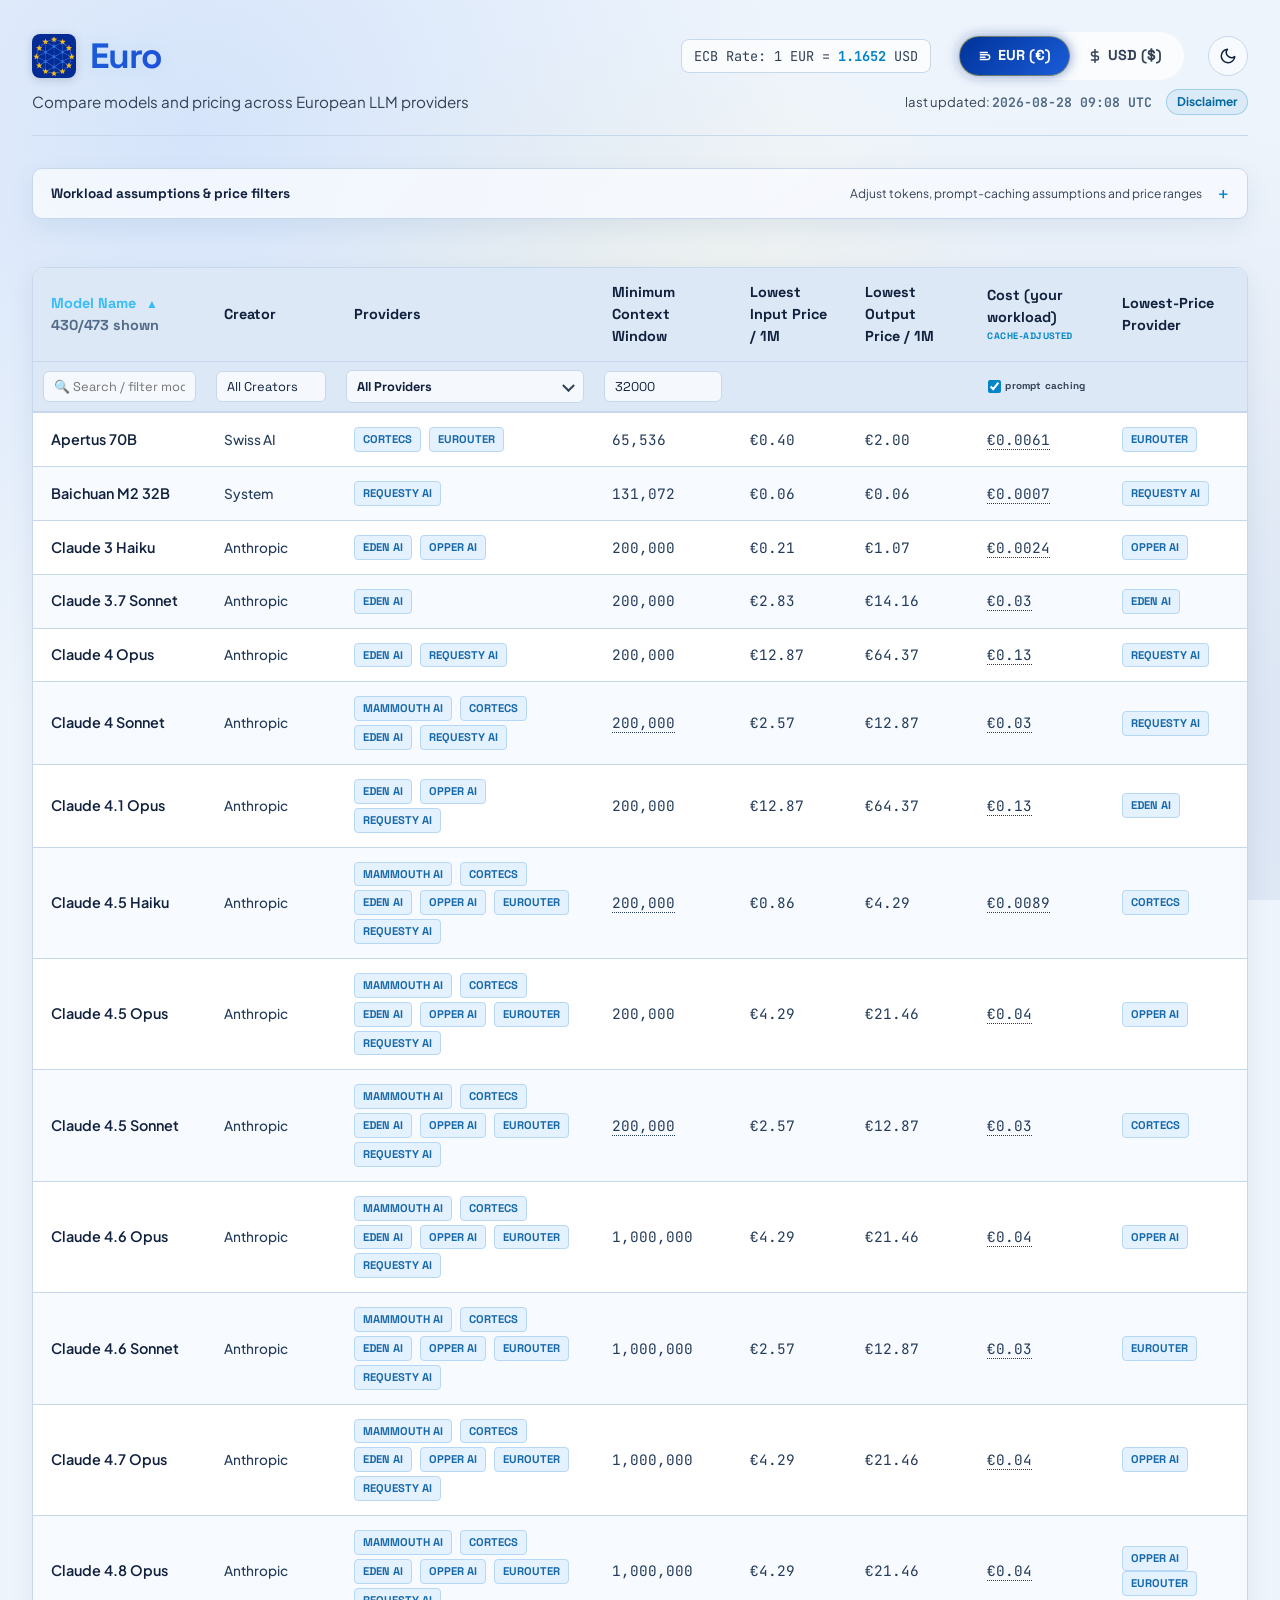
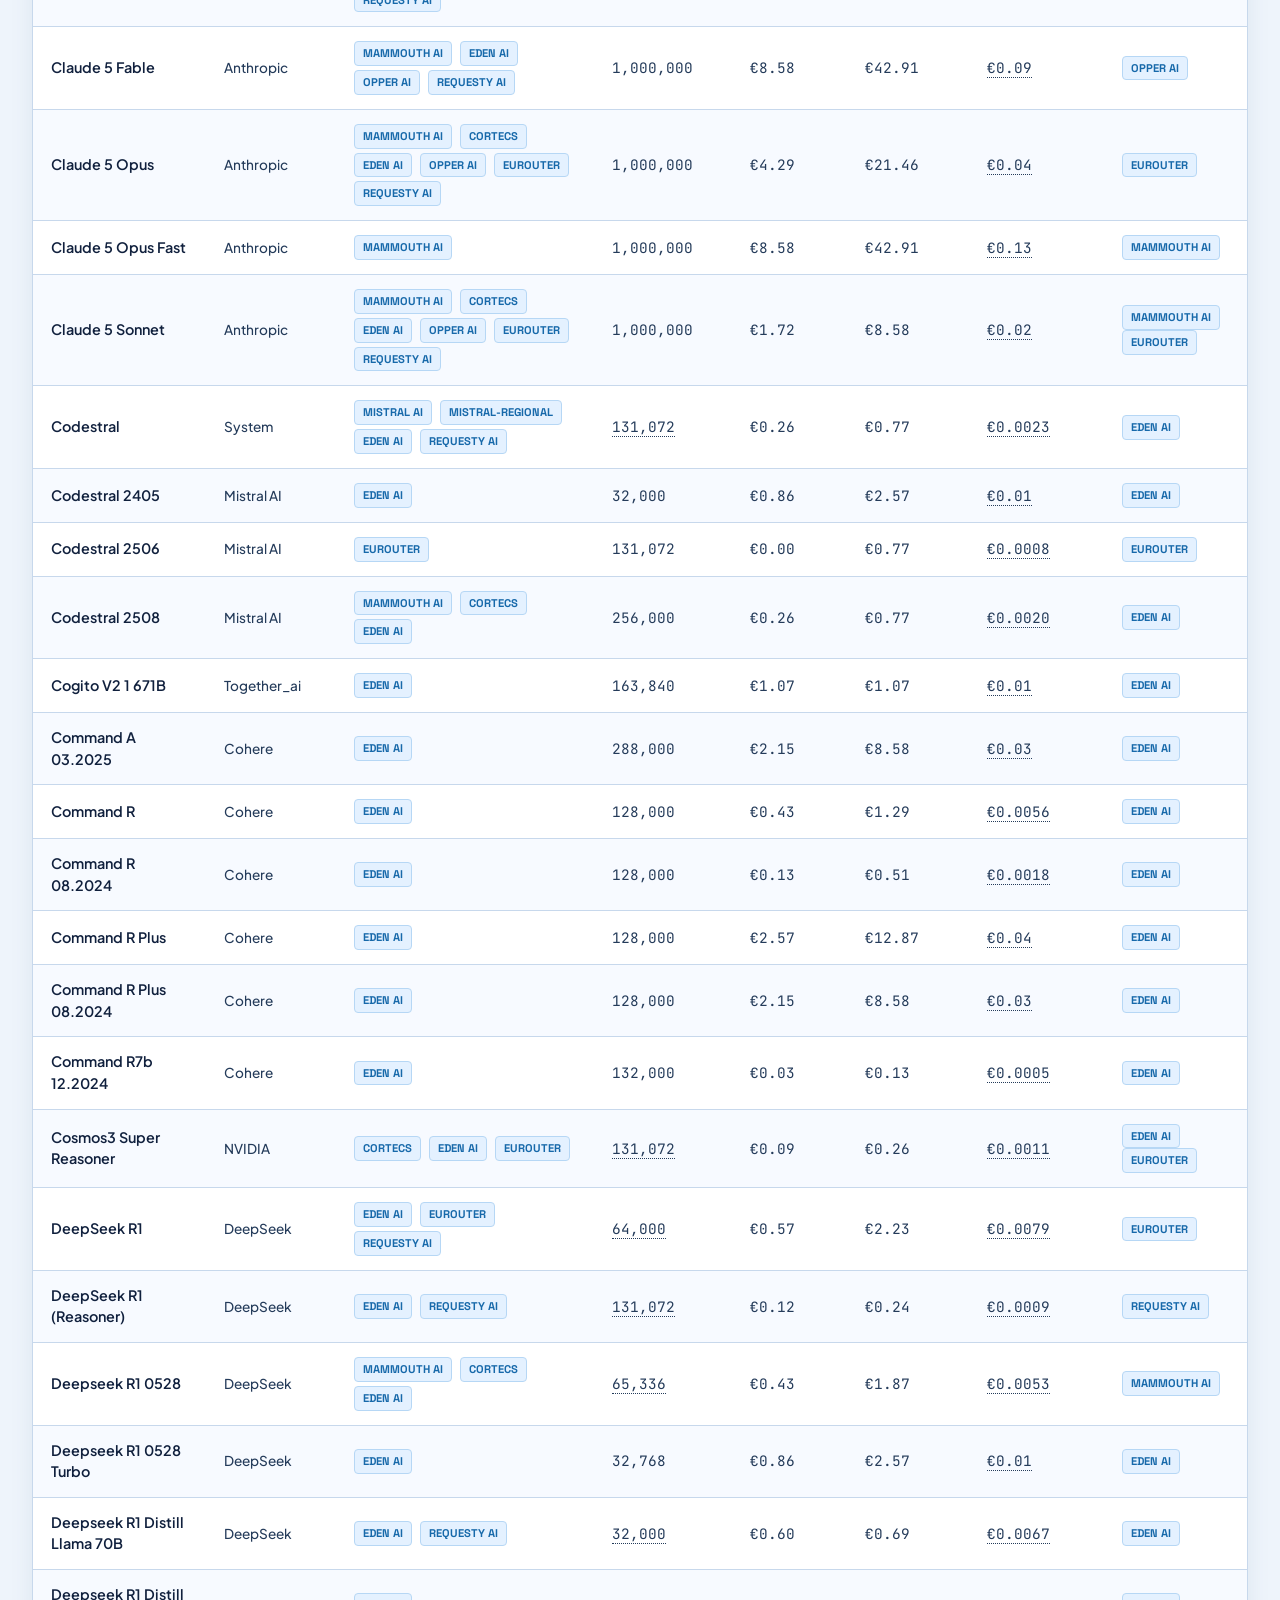
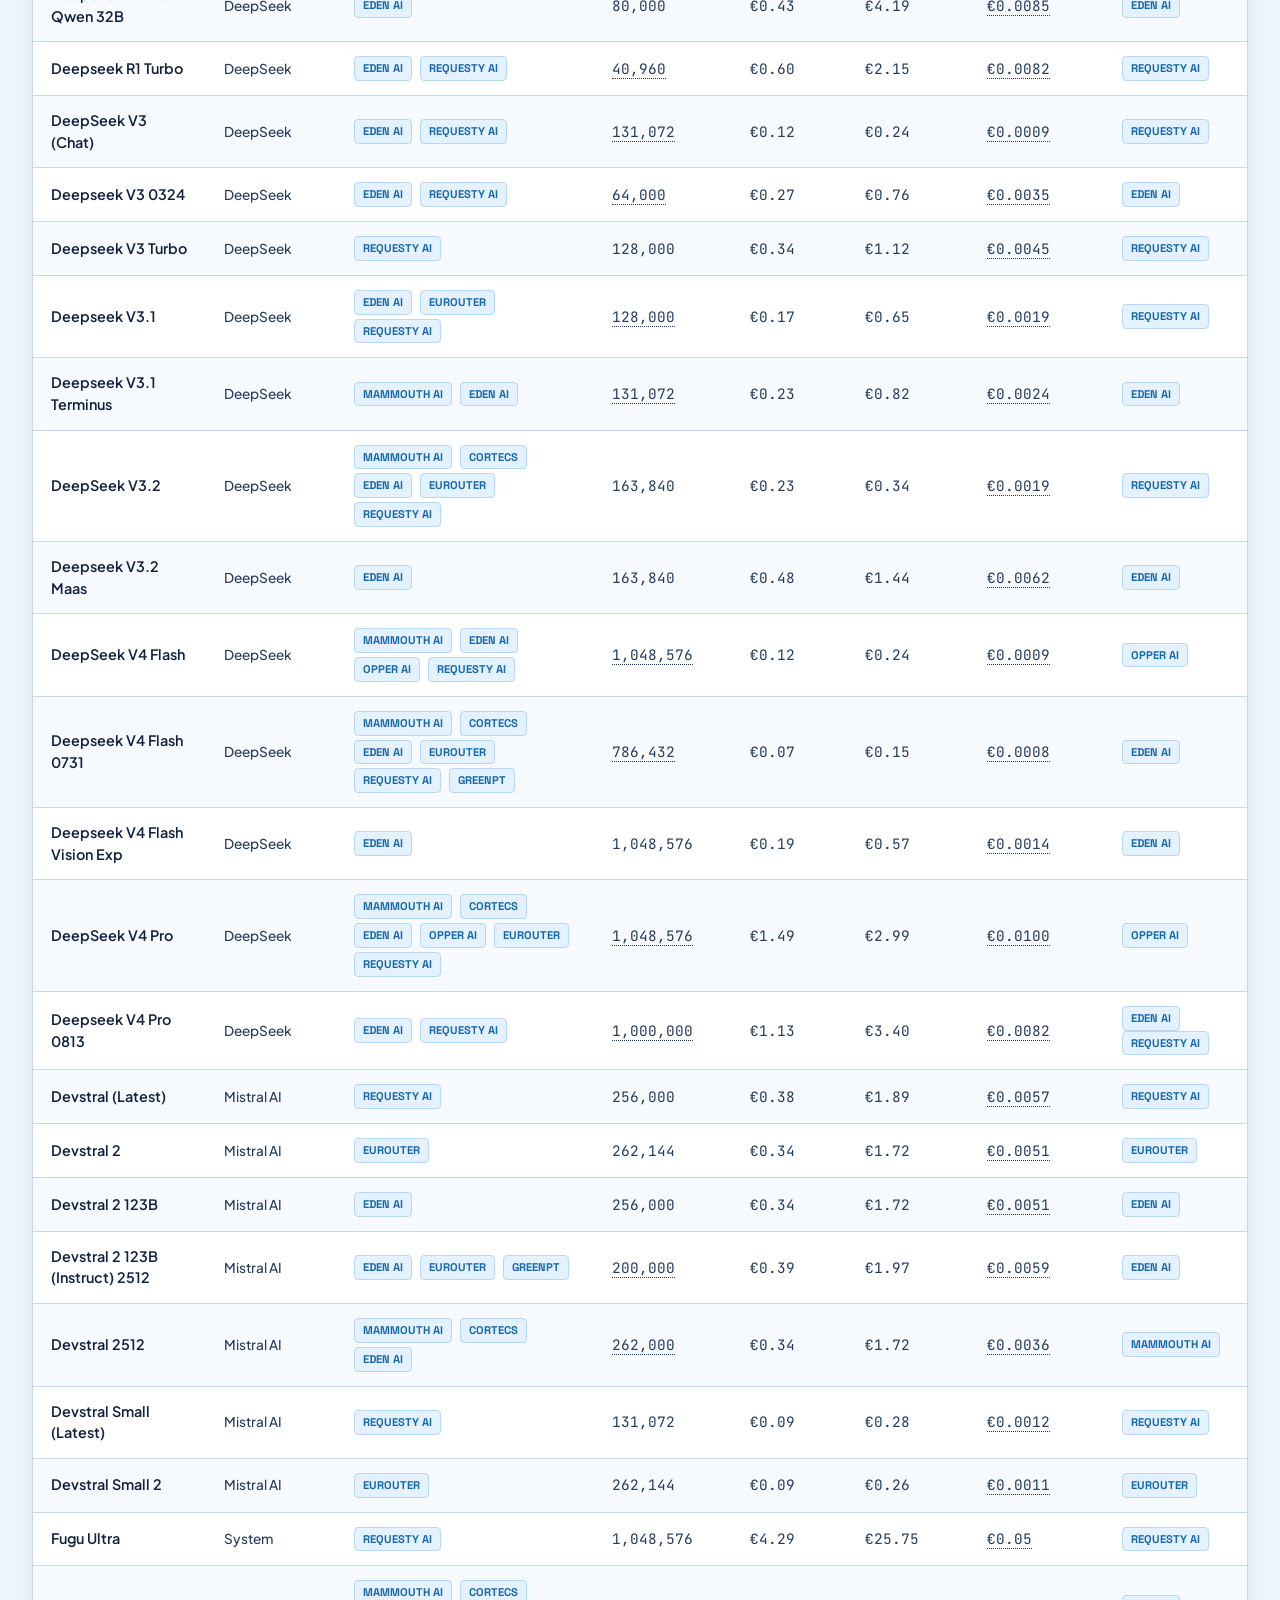
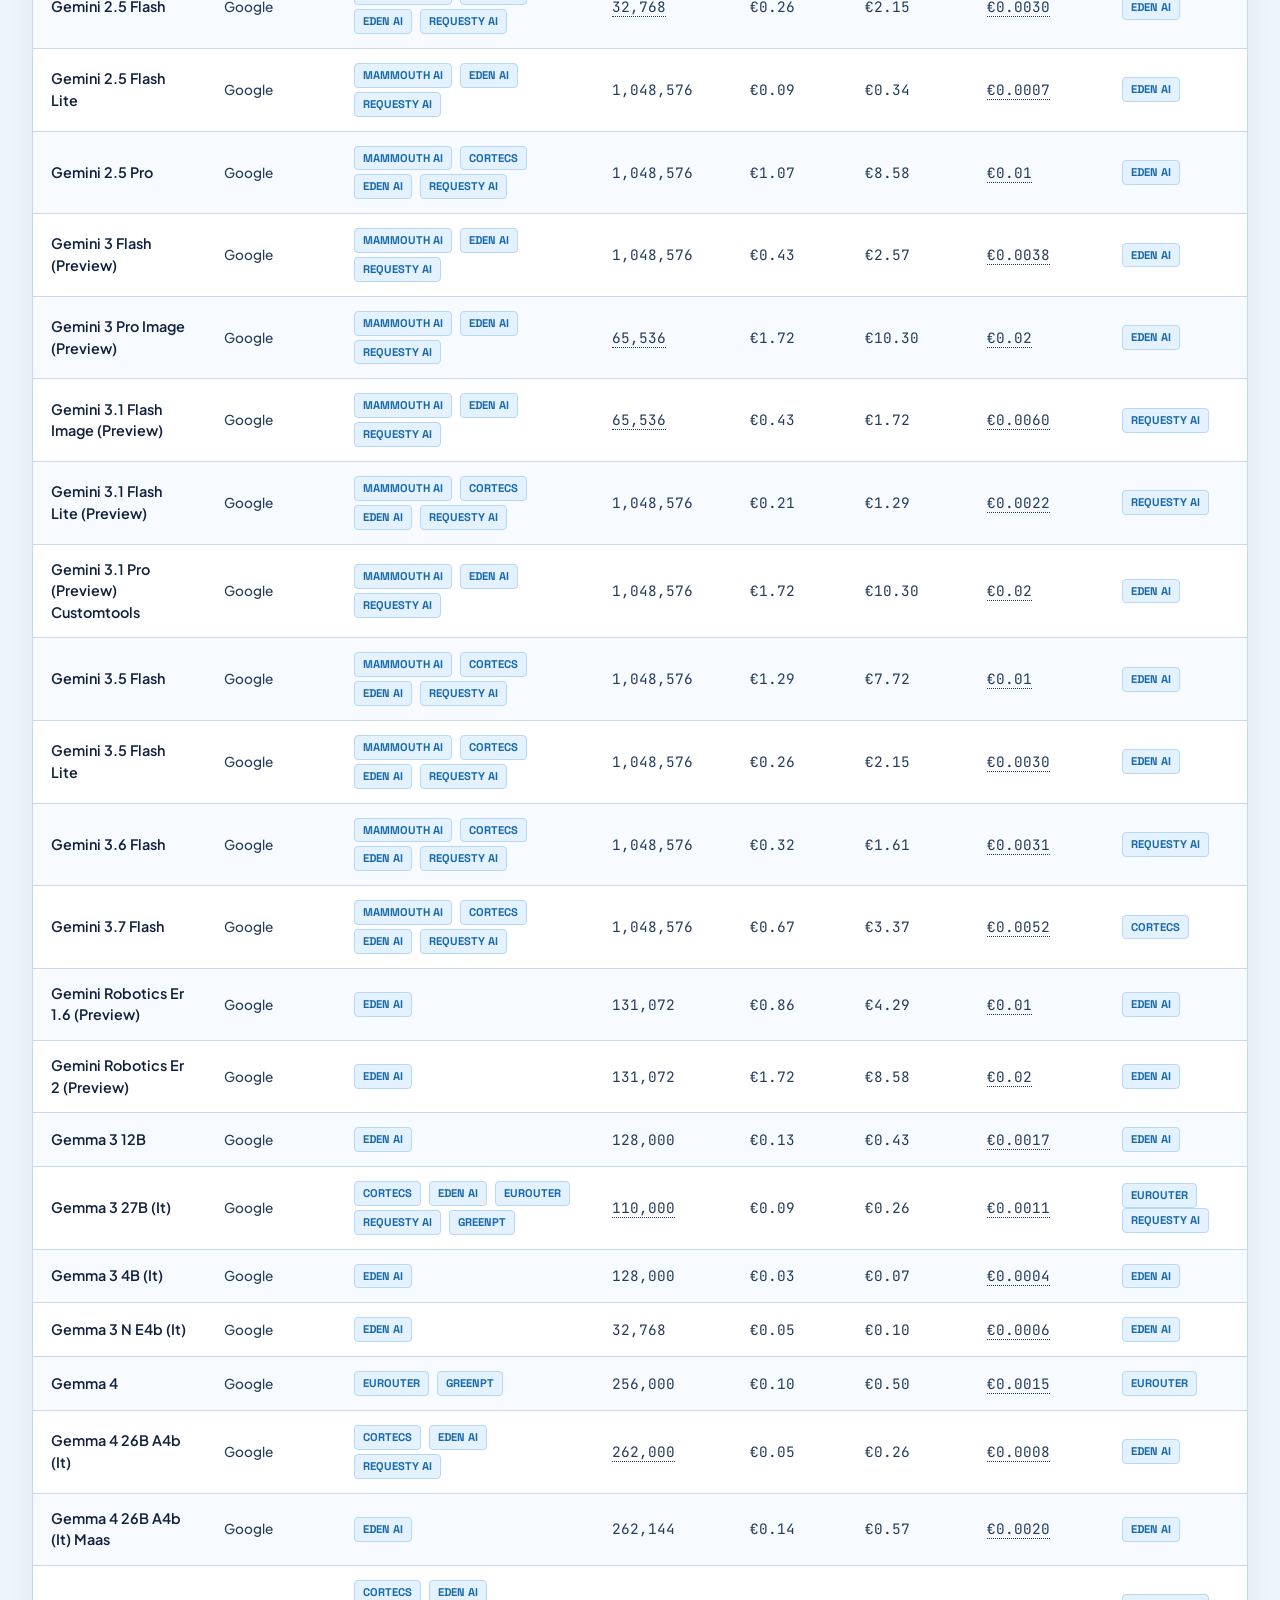
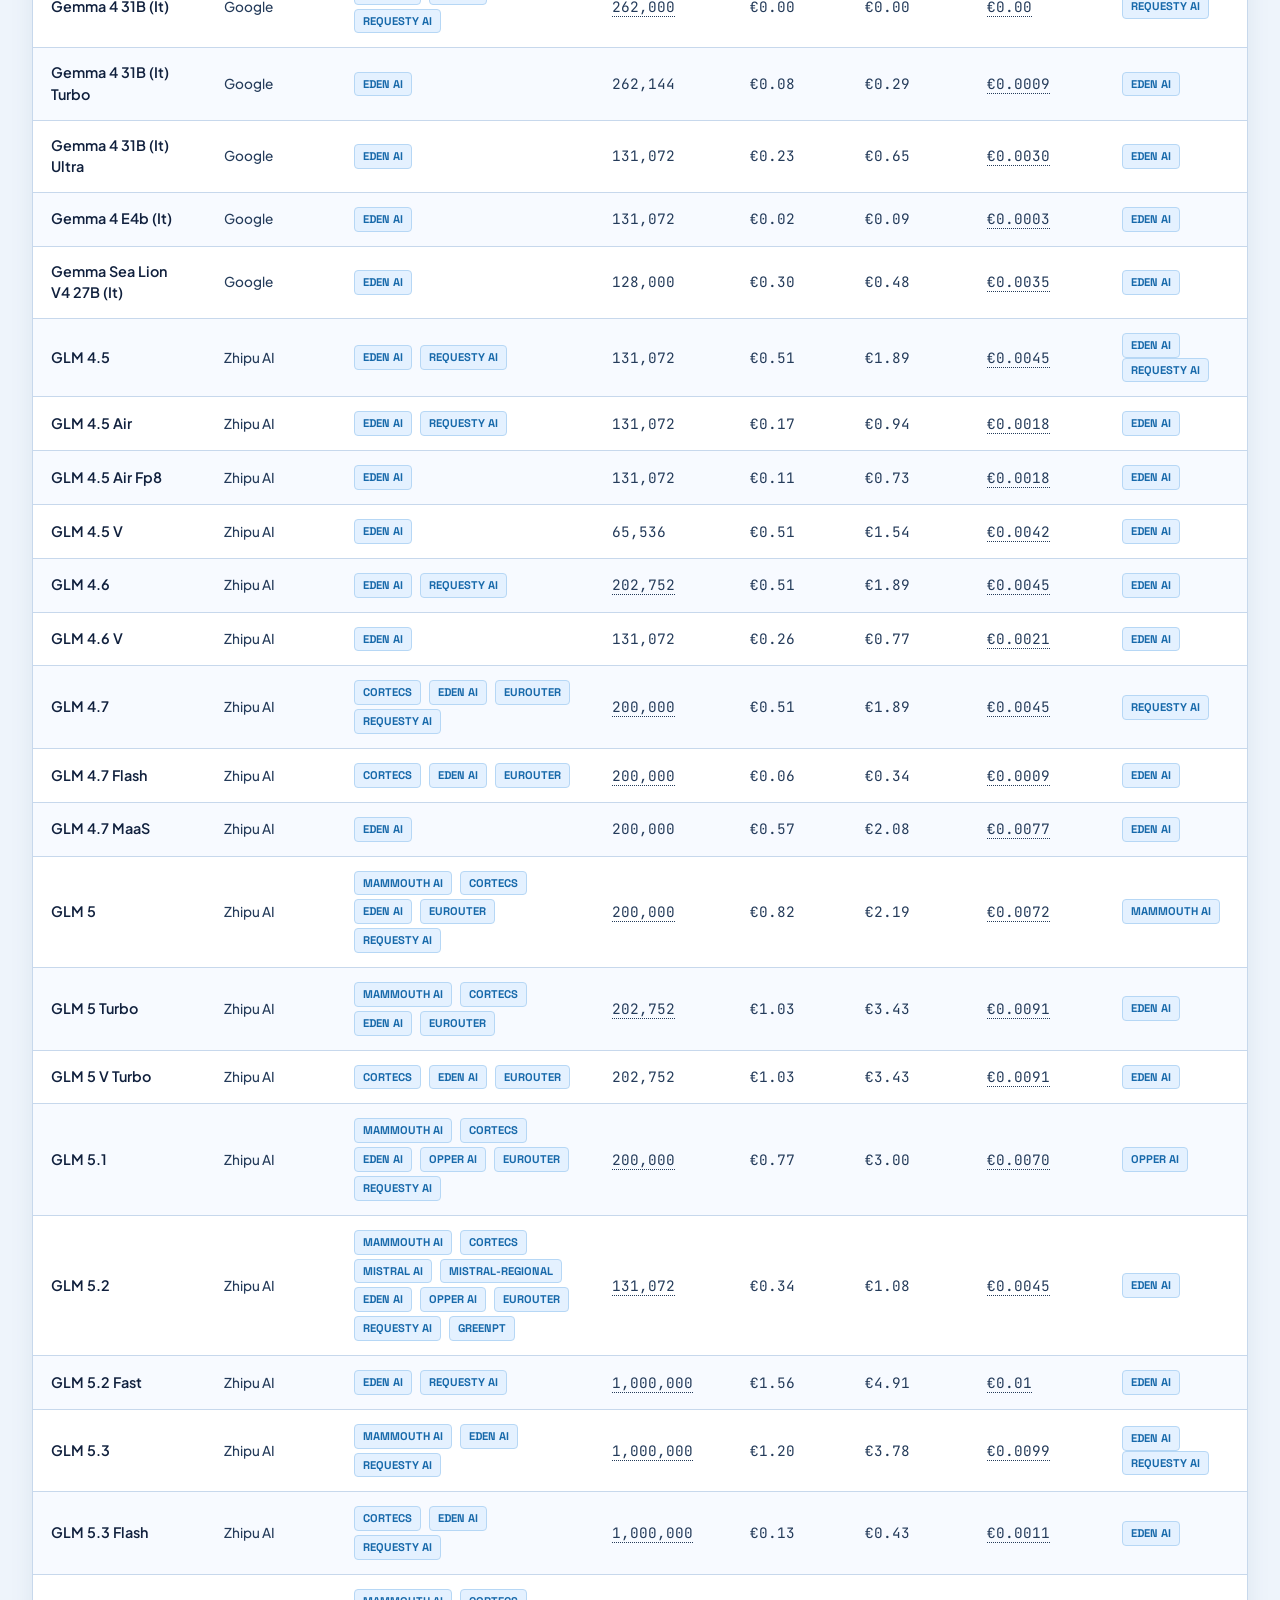
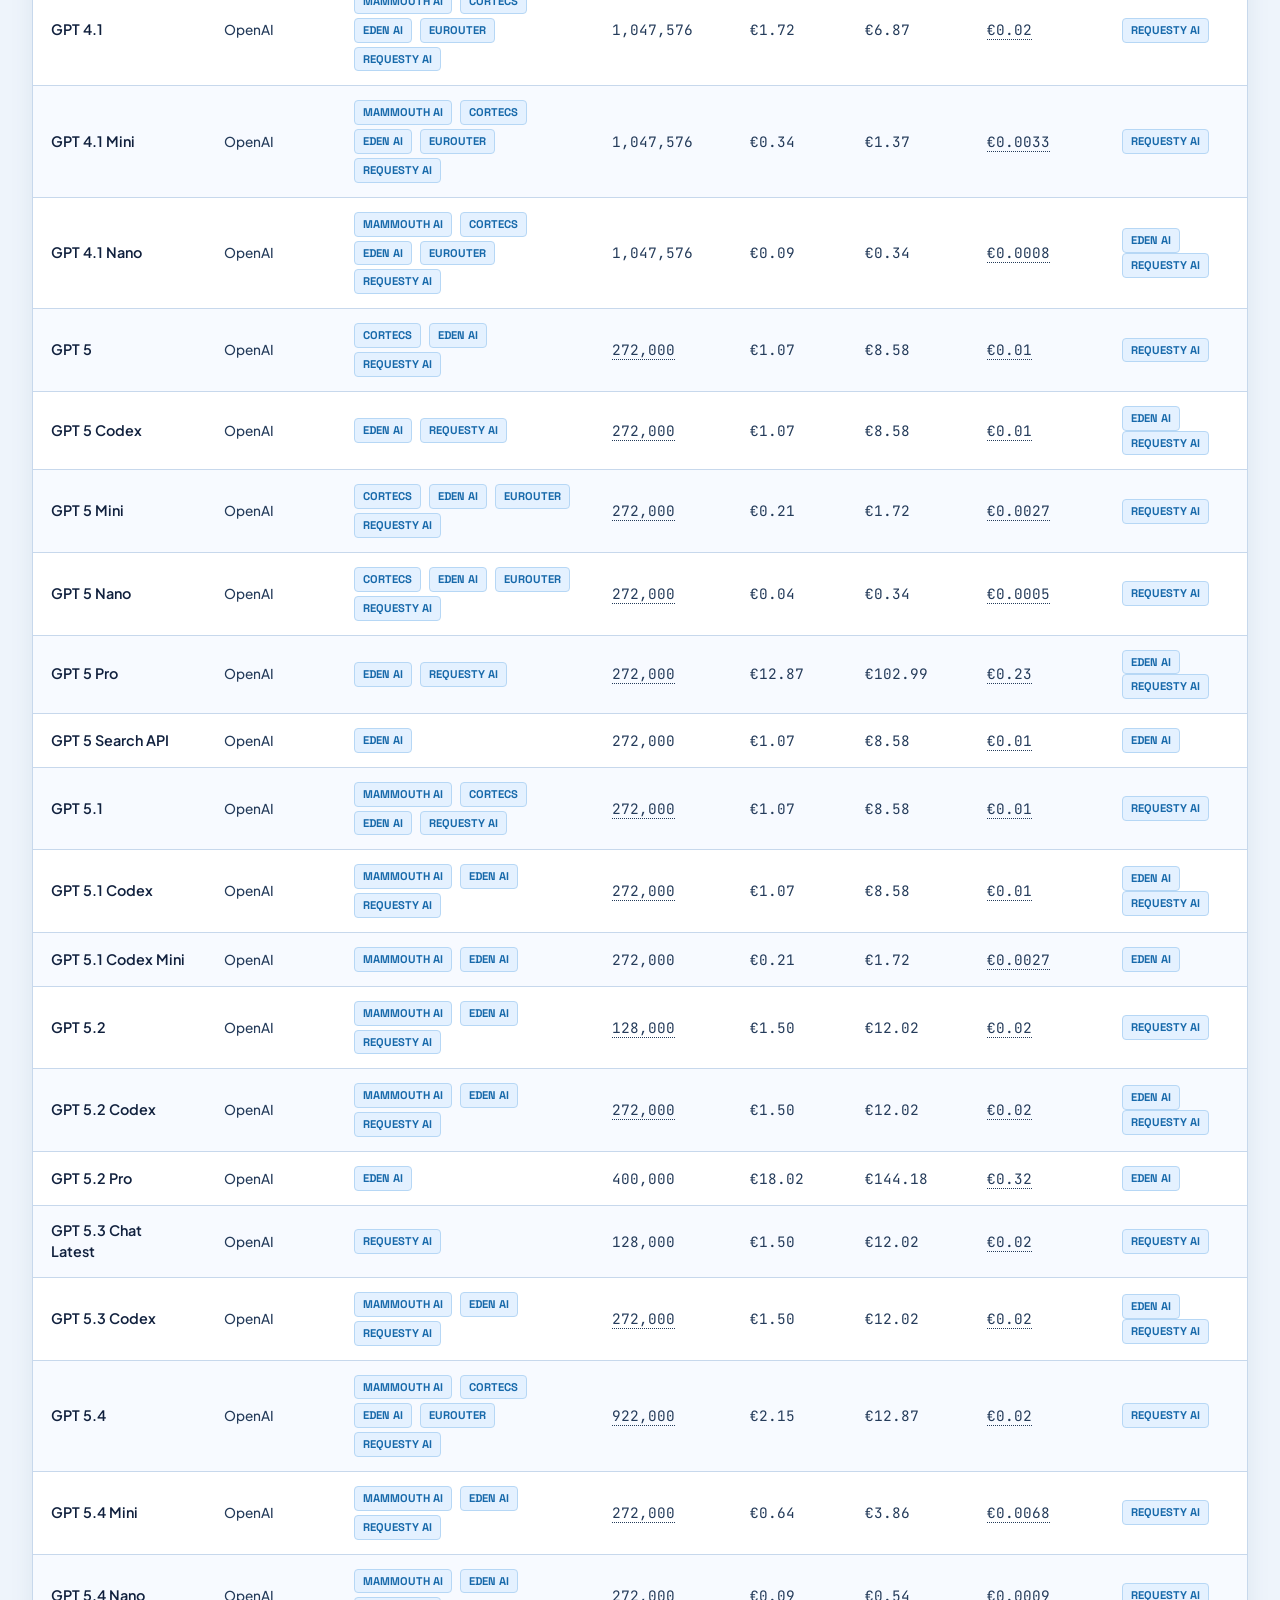
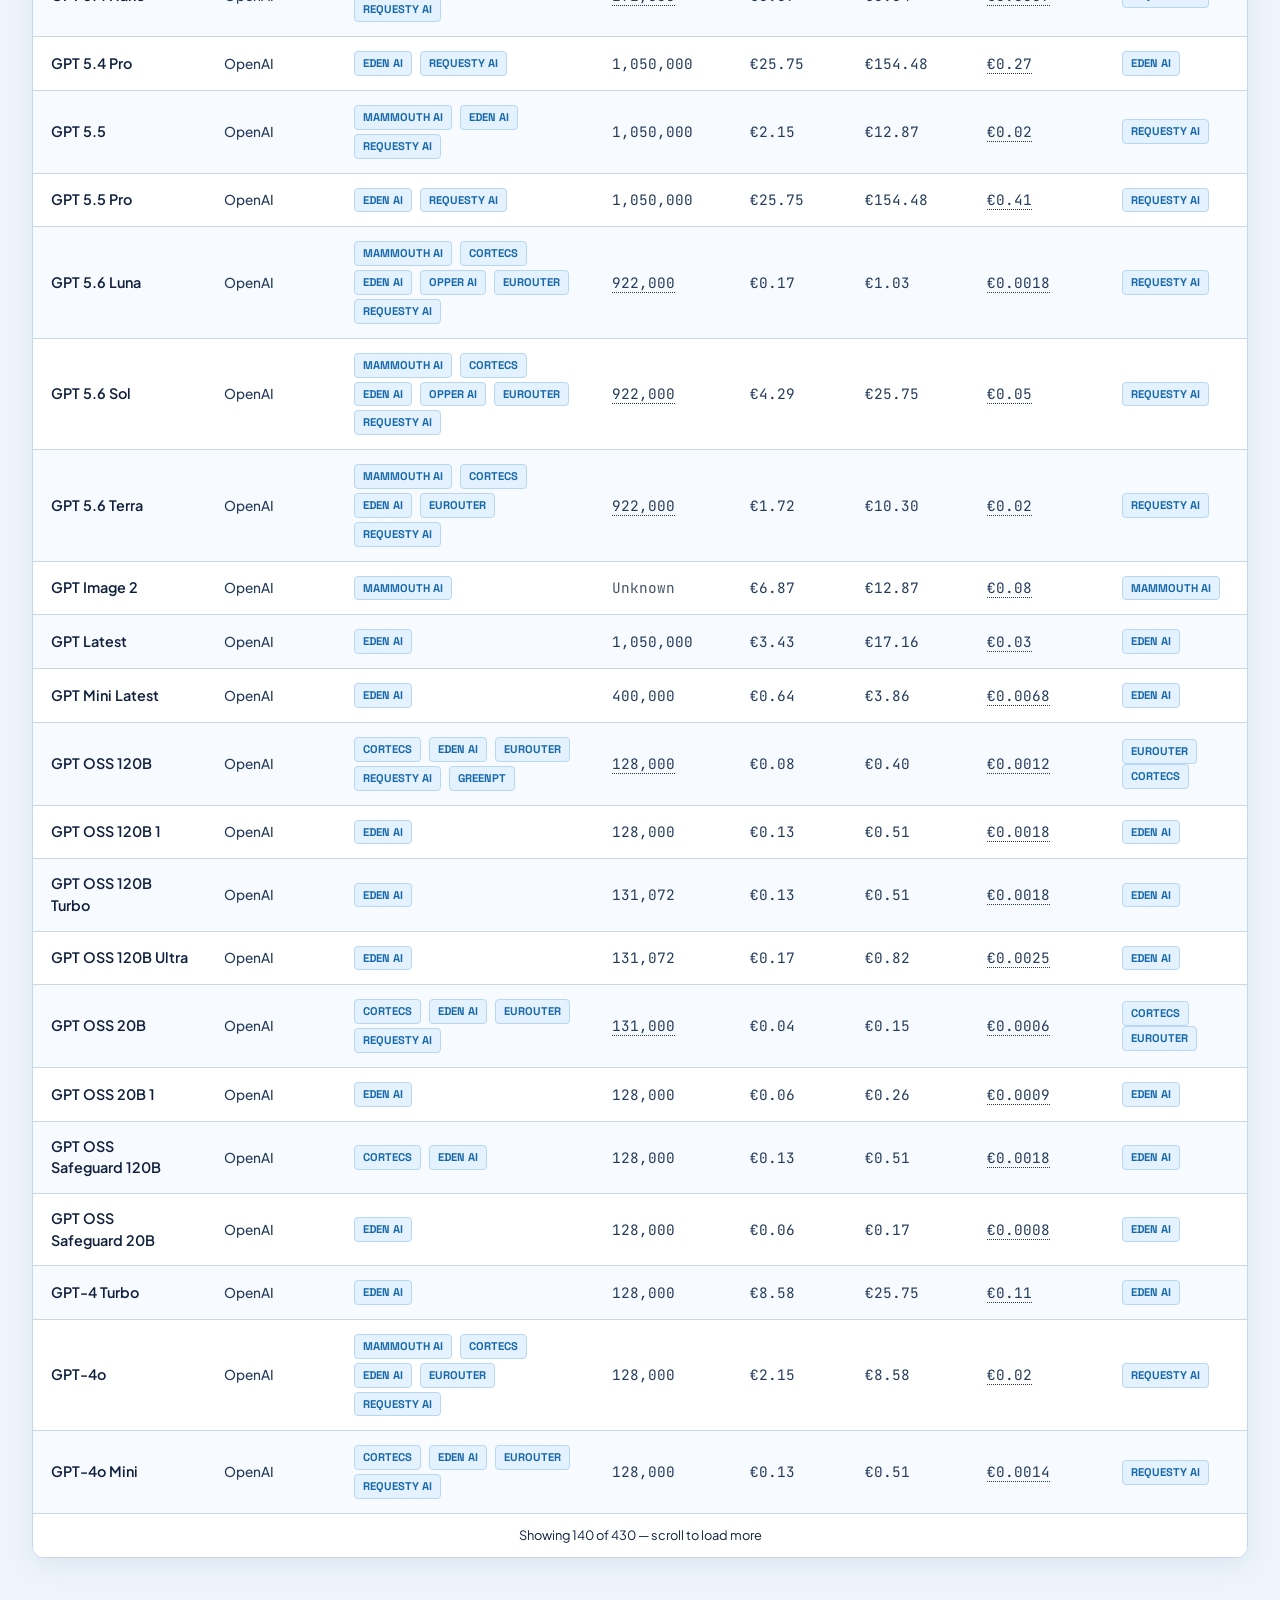
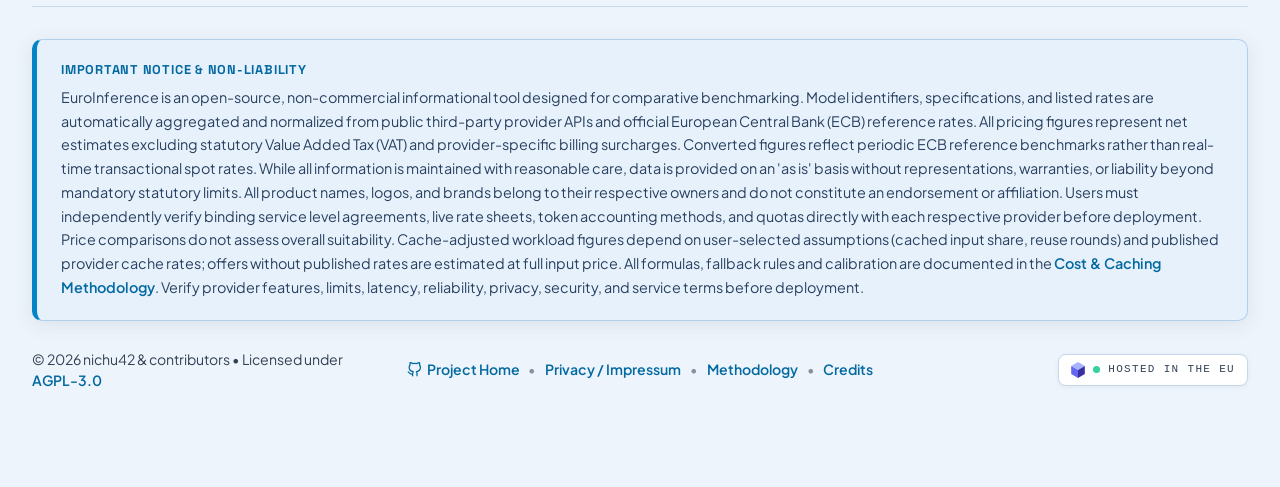
==== index.html @ 4b7c45b4 "fix: sort provider filter dropdown alphabetically - reorder index.html provider checkboxes to A-Z (C" ====
<!--
  EuroInference - Multi-Provider LLM Price Comparison
  Licensed under the GNU Affero General Public License v3.0 (AGPL-3.0)
  See LICENSE file in the project root for full license text.
-->
<!DOCTYPE html>
<html lang="en">
<head>
  <meta charset="UTF-8">
  <meta name="viewport" content="width=device-width, initial-scale=1.0">
  <meta name="description" content="EuroInference: Direct multi-provider pricing and feature comparison dashboard for European LLM providers.">
  <title>EuroInference | Multi-Provider LLM Pricing Compare</title>
  <link rel="icon" type="image/webp" href="assets/logo_100px.webp">
  <link rel="apple-touch-icon" href="assets/logo_250px.webp">
  <link rel="stylesheet" href="styles.css?v=20260817">
  <script>
    const savedTheme = localStorage.getItem('euroinference-theme');
    document.documentElement.dataset.theme = savedTheme || (window.matchMedia('(prefers-color-scheme: light)').matches ? 'light' : 'dark');
  </script>
</head>
<body>
  <div class="container">
    <!-- Header -->
    <header>
      <div class="header-main" data-theme-step>
        <div class="logo-section">
          <a href="#" class="brand-logo-link">
            <img src="assets/logo_150px.webp" alt="EuroInference Logo" class="brand-logo-img">
            <h1 class="brand-title"><span class="brand-euro">Euro</span><span class="brand-inference">Inference</span></h1>
          </a>
        </div>

        <div class="config-controls">
          <!-- Exchange rate display -->
          <div class="exchange-info" id="exchange-rate-banner">
            ECB Rate: 1 EUR = <span id="exchange-rate-val">...</span> USD
          </div>

          <!-- Currency switch -->
          <div class="currency-switcher" id="currency-switcher-widget">
            <div class="currency-option active" data-currency="EUR">
              <svg width="14" height="14" viewBox="0 0 24 24" fill="none" stroke="currentColor" stroke-width="2.5" stroke-linecap="round" stroke-linejoin="round"><path d="M4 10h12a4 4 0 0 1 0 8H4M4 6h12M4 14h8"></path></svg>
              EUR (€)
            </div>
            <div class="currency-option" data-currency="USD">
              <svg width="14" height="14" viewBox="0 0 24 24" fill="none" stroke="currentColor" stroke-width="2.5" stroke-linecap="round" stroke-linejoin="round"><line x1="12" y1="1" x2="12" y2="23"></line><path d="M17 5H9.5a3.5 3.5 0 0 0 0 7h5a3.5 3.5 0 0 1 0 7H6"></path></svg>
              USD ($)
            </div>
          </div>
          <button type="button" class="theme-toggle" id="theme-toggle" aria-label="Switch to light mode" title="Switch to light mode">
            <svg class="theme-icon theme-icon-sun" width="18" height="18" viewBox="0 0 24 24" fill="none" stroke="currentColor" stroke-width="2" stroke-linecap="round" stroke-linejoin="round" aria-hidden="true"><circle cx="12" cy="12" r="4"></circle><path d="M12 2v2M12 20v2M4.93 4.93l1.42 1.42M17.65 17.65l1.42 1.42M2 12h2M20 12h2M4.93 19.07l1.42-1.42M17.65 6.35l1.42-1.42"></path></svg>
            <svg class="theme-icon theme-icon-moon" width="18" height="18" viewBox="0 0 24 24" fill="none" stroke="currentColor" stroke-width="2" stroke-linecap="round" stroke-linejoin="round" aria-hidden="true"><path d="M21 12.79A9 9 0 1 1 11.21 3 7 7 0 0 0 21 12.79z"></path></svg>
          </button>
        </div>
      </div>

      <div class="subtitle-row" data-theme-step>
        <p>Compare models and pricing across European LLM providers</p>
        <div style="display:flex; align-items:center; gap:0.85rem;">
          <span class="last-updated-text">last updated: <span id="last-updated-display">...</span></span>
          <a href="#data-notice" class="disclaimer-pill" title="Read data normalization and non-liability notice">Disclaimer</a>
        </div>
      </div>
    </header>

    <!-- Main Layout (Full Width) -->
    <div class="dashboard-grid">
      <!-- Main Display Panel -->
      <main class="main-content">
        <!-- Workload Estimator -->
        <section class="workload-panel" aria-label="Your workload inputs" data-theme-step>
          <details class="workload-settings">
            <summary class="workload-settings-summary">
              <span class="workload-settings-title">Workload assumptions &amp; price filters</span>
              <span class="workload-settings-help">Adjust tokens, prompt-caching assumptions and price ranges<span id="workload-active-hint" class="workload-active-hint" hidden>caching filter on</span></span>
            </summary>
            <div class="workload-settings-content">
              <div class="workload-grid">
                <label class="workload-field">
                  <span class="workload-label">Input / request</span>
                  <input type="number" id="filter-input-tokens" min="1" step="500" value="10000">
                  <span class="workload-suffix">tokens</span>
                </label>
                <label class="workload-field">
                  <span class="workload-label">Output / request</span>
                  <input type="number" id="filter-output-tokens" min="1" step="100" value="1000">
                  <span class="workload-suffix">tokens</span>
                </label>
              </div>
              <fieldset class="cache-settings" aria-label="Prompt caching assumptions">
                <legend>Prompt caching</legend>
                <div class="cache-controls">
                  <div class="cache-share-group" role="group" aria-label="Assumed share of input tokens served from cache">
                    <span class="cache-label">Cached input</span>
                    <button type="button" class="cache-chip" data-share="0" aria-pressed="false" title="No cached input assumed (plain chat workloads)">Chat 0%</button>
                    <button type="button" class="cache-chip" data-share="0.4" aria-pressed="false" title="40% of input tokens assumed cached (retrieval-style workloads)">RAG 40%</button>
                    <button type="button" class="cache-chip" data-share="0.8" aria-pressed="false" title="80% of input tokens assumed cached (agentic coding workloads)">Agentic 80%</button>
                  </div>
                  <label class="cache-reuse-field" title="Average number of times each cached context is re-read before expiry; amortizes cache-write premiums">
                    <span class="cache-label">Reuses</span>
                    <select id="filter-cache-reuse">
                      <option value="2">2×</option>
                      <option value="4" selected>4×</option>
                      <option value="8">8×</option>
                      <option value="Infinity">Steady state (∞)</option>
                    </select>
                  </label>
                  <label class="cache-only-option" title="Hide offers from providers without prompt-caching support or published cache rates. Non-caching offers are excluded from every column; models without any such offer disappear.">
                    <input type="checkbox" id="filter-cache-only">
                    <span>Only caching-capable providers</span>
                  </label>
                </div>
                <details class="cache-math-help">
                  <summary>How is this calculated?</summary>
                  <div id="cache-math-explainer" class="cache-math-explainer"></div>
                </details>
              </fieldset>
              <div class="cost-filter-grid" aria-label="Cost range filters">
                <fieldset class="cost-filter">
                  <legend>Input price</legend>
                  <div class="cost-filter-values">
                    <span id="input-cost-min-label">From €0.00</span>
                    <span id="input-cost-max-label">To €0.00</span>
                  </div>
                  <div class="cost-range-slider">
                    <div class="cost-range-fill" id="input-cost-range-fill"></div>
                    <input type="range" id="input-cost-min" min="0" max="1000" step="1" value="0" aria-label="Minimum input price">
                    <input type="range" id="input-cost-max" min="0" max="1000" step="1" value="1000" aria-label="Maximum input price">
                  </div>
                </fieldset>
                <fieldset class="cost-filter">
                  <legend>Output price</legend>
                  <div class="cost-filter-values">
                    <span id="output-cost-min-label">From €0.00</span>
                    <span id="output-cost-max-label">To €0.00</span>
                  </div>
                  <div class="cost-range-slider">
                    <div class="cost-range-fill" id="output-cost-range-fill"></div>
                    <input type="range" id="output-cost-min" min="0" max="1000" step="1" value="0" aria-label="Minimum output price">
                    <input type="range" id="output-cost-max" min="0" max="1000" step="1" value="1000" aria-label="Maximum output price">
                  </div>
                </fieldset>
              </div>
            </div>
          </details>
        </section>

        <!-- Explorer Table -->
        <section data-theme-step>
          <div class="update-warning" id="update-warning" role="status" hidden></div>
          <div class="table-wrapper">
            <table class="models-table" id="models-explorer-table">
              <thead>
                <!-- Sort headers -->
                <tr>
              <th class="sortable active-sort" data-sort="id">Model Name <span class="sort-indicator">▲</span><br><span id="model-count-display" aria-live="polite"></span></th>
                  <th class="sortable" data-sort="creator">Creator <span class="sort-indicator"></span></th>
                  <th>Providers</th>
                  <th class="sortable" data-sort="context">Minimum Context Window <span class="sort-indicator"></span></th>
                  <th class="sortable" data-sort="input">Lowest Input Price / 1M <span class="sort-indicator"></span></th>
                  <th class="sortable" data-sort="output">Lowest Output Price / 1M <span class="sort-indicator"></span></th>
                  <th class="sortable" data-sort="workload" id="workload-col-header" title="Total cost for a single request using your workload inputs and the cheapest offer. With 'prompt caching' checked below, cached input tokens are priced with blended cache rates (see methodology). Edit inputs above the table.">Cost (your workload) <span class="sort-indicator"></span><span id="cost-header-suffix" class="cache-adjusted-suffix" title="Cache-adjusted: includes your prompt-caching assumptions">cache-adjusted</span></th>
              <th>Lowest-Price Provider</th>
            </tr>
                <!-- Inline Header Filters -->
                <tr class="header-filters-row">
                  <th>
                    <input type="text" id="filter-id" placeholder="🔍 Search / filter model..." class="header-filter-input">
                  </th>
                  <th>
                    <select id="filter-creator" class="header-filter-select">
                      <option value="all">All Creators</option>
                    </select>
                  </th>
                  <th>
                    <div class="provider-filter-dropdown" id="filter-source-dropdown">
                      <button type="button" class="provider-filter-toggle" id="filter-source-toggle" aria-haspopup="true" aria-controls="filter-source-menu" aria-expanded="false">
                        All Providers
                      </button>
                      <div class="provider-filter-menu" id="filter-source-menu" role="group" aria-label="Provider filters" hidden>
                        <label class="provider-filter-option"><input type="checkbox" value="matched"> <span>Multi-provider (>=2)</span></label>
                        <label class="provider-filter-option"><input type="checkbox" value="cortecs"> <span>Cortecs</span></label>
                        <label class="provider-filter-option"><input type="checkbox" value="edenai"> <span>Eden AI</span></label>
                        <label class="provider-filter-option"><input type="checkbox" value="eurouter"> <span>EURouter</span></label>
                        <label class="provider-filter-option"><input type="checkbox" value="greenpt"> <span>GreenPT</span></label>
                        <label class="provider-filter-option"><input type="checkbox" value="mammouth"> <span>Mammouth AI</span></label>
                        <label class="provider-filter-option"><input type="checkbox" value="mistral"> <span>Mistral AI</span></label>
                        <label class="provider-filter-option"><input type="checkbox" value="opper"> <span>Opper AI</span></label>
                        <label class="provider-filter-option"><input type="checkbox" value="requesty"> <span>Requesty AI</span></label>
                      </div>
                    </div>
                  </th>
                  <th>
                    <input type="number" id="filter-context-size" min="0" step="1024" value="32000" placeholder="Min tokens" class="header-filter-input" title="Show models with at least this many context tokens">
                  </th>
                  <th></th>
                  <th></th>
                  <th>
                    <label class="th-cache-toggle" title="Checked: the Cost column applies your prompt-caching assumptions (blended cache rates). Unchecked: plain listed input/output prices.">
                      <input type="checkbox" id="filter-cache-aware" checked>
                      <span>prompt caching</span>
                    </label>
                  </th>
                  <th></th>
                </tr>
              </thead>
              <tbody id="models-table-body">
                <!-- Initial loading placeholder; cleared on first renderTable() call. -->
                <tr id="loading-row">
                  <td colspan="8">
                    <div class="loading-state">
                      <div class="loading-spinner" aria-hidden="true"></div>
                      <div class="loading-text">Loading model data…</div>
                    </div>
                  </td>
                </tr>
              </tbody>
            </table>
          </div>
        </section>
      </main>
    </div>

    <!-- Footer Section -->
    <footer class="site-footer" id="data-notice" data-theme-step>
      <div class="data-notice-card">
        <div style="font-family:var(--font-title, sans-serif); font-size:0.8rem; font-weight:800; text-transform:uppercase; letter-spacing:0.06em; color:var(--savings-color); margin-bottom:0.4rem;">
          Important Notice & Non-Liability
        </div>
        <p>
          EuroInference is an open-source, non-commercial informational tool designed for comparative benchmarking. Model identifiers, specifications, and listed rates are automatically aggregated and normalized from public third-party provider APIs and official European Central Bank (ECB) reference rates. All pricing figures represent net estimates excluding statutory Value Added Tax (VAT) and provider-specific billing surcharges. Converted figures reflect periodic ECB reference benchmarks rather than real-time transactional spot rates. While all information is maintained with reasonable care, data is provided on an 'as is' basis without representations, warranties, or liability beyond mandatory statutory limits. All product names, logos, and brands belong to their respective owners and do not constitute an endorsement or affiliation. Users must independently verify binding service level agreements, live rate sheets, token accounting methods, and quotas directly with each respective provider before deployment. Price comparisons do not assess overall suitability. Cache-adjusted workload figures depend on user-selected assumptions (cached input share, reuse rounds) and published provider cache rates; offers without published rates are estimated at full input price. All formulas, fallback rules and calibration are documented in the <a href="methodology.html" class="footer-link">Cost &amp; Caching Methodology</a>. Verify provider features, limits, latency, reliability, privacy, security, and service terms before deployment.
        </p>
      </div>

      <div class="footer-bottom-line">
        <div class="footer-left-col">
          <span>© 2026 nichu42 & contributors • Licensed under <a href="https://github.com/nichu42/euroinference/blob/main/LICENSE" target="_blank" rel="noopener noreferrer" class="footer-link">AGPL-3.0</a></span>
        </div>
        <div class="footer-center-col">
          <a href="https://github.com/nichu42/euroinference" target="_blank" rel="noopener noreferrer" class="footer-link footer-home-link" style="display:inline-flex; align-items:center; gap:5px;">
            <svg width="15" height="15" viewBox="0 0 24 24" fill="none" stroke="currentColor" stroke-width="2" stroke-linecap="round" stroke-linejoin="round"><path d="M9 19c-5 1.5-5-2.5-7-3m14 6v-3.87a3.37 3.37 0 0 0-.94-2.61c3.14-.35 6.44-1.54 6.44-7A5.44 5.44 0 0 0 20 4.77 5.07 5.07 0 0 0 19.91 1S18.73.65 16 2.48a13.38 13.38 0 0 0-7 0C6.27.65 5.09 1 5.09 1A5.07 5.07 0 0 0 5 4.77a5.44 5.44 0 0 0-1.5 3.78c0 5.42 3.3 6.61 6.44 7A3.37 3.37 0 0 0 9 18.13V22"></path></svg>
            Project Home
          </a>
          <span aria-hidden="true" style="margin:0 0.55rem;opacity:0.55;">•</span>
          <a href="privacy.html" class="footer-link">Privacy / Impressum</a>
          <span aria-hidden="true" style="margin:0 0.55rem;opacity:0.55;">•</span>
          <a href="methodology.html" class="footer-link">Methodology</a>
          <span aria-hidden="true" style="margin:0 0.55rem;opacity:0.55;">•</span>
          <a href="credits.html" class="footer-link">Credits</a>
        </div>
        <div class="footer-right-col">
          <a href="https://deploybase.eu" rel="noopener" class="deploybase-badge"><svg width="14" height="16" viewBox="0 0 34 40" aria-hidden="true"><path d="M17 0 L34 10 L17 20 L0 10Z" fill="#a5b4fc"/><path d="M0 10 L17 20 L17 40 L0 30Z" fill="#6366f1"/><path d="M17 20 L34 10 L34 30 L17 40Z" fill="#3730a3"/></svg><span style="display:inline-block;width:7px;height:7px;border-radius:50%;background:#34d399"></span>Hosted in the EU</a>
        </div>
      </div>
    </footer>
  </div>

  <!-- Detail Compare Modal Overlay -->
  <div class="overlay-panel" id="detail-overlay">
    <div class="glass-panel compare-modal">
      <div class="modal-header">
        <h3 id="modal-title-text">Compare Models</h3>
        <button class="close-btn" id="modal-close-btn">
          <svg width="18" height="18" viewBox="0 0 24 24" fill="none" stroke="currentColor" stroke-width="2.5" stroke-linecap="round" stroke-linejoin="round"><line x1="18" y1="6" x2="6" y2="18"></line><line x1="6" y1="6" x2="18" y2="18"></line></svg>
        </button>
      </div>

      <div class="modal-content">
        <!-- Dynamic cards load here -->
      </div>
    </div>
  </div>

  <!-- Load Data snapshots first -->
  <script src="unify.js" defer></script>
  <script src="data.js" defer></script>
  <!-- Load Main Application Logic -->
  <script src="app.js" defer></script>
</body>
</html>
---- styles.css ----
@font-face {
  font-family: 'Plus Jakarta Sans';
  font-style: normal;
  font-weight: 300;
  font-stretch: 100%;
  font-display: swap;
  src: url('fonts/plus-jakarta-sans-latin-300-normal.woff2') format('woff2');
  unicode-range: U+0000-00FF,U+0131,U+0152-0153,U+02BB-02BC,U+02C6,U+02DA,U+02DC,U+0304,U+0308,U+0329,U+2000-206F,U+20AC,U+2122,U+2191,U+2193,U+2212,U+2215,U+FEFF,U+FFFD;
}

@font-face {
  font-family: 'Plus Jakarta Sans';
  font-style: normal;
  font-weight: 400;
  font-stretch: 100%;
  font-display: swap;
  src: url('fonts/plus-jakarta-sans-latin-400-normal.woff2') format('woff2');
  unicode-range: U+0000-00FF,U+0131,U+0152-0153,U+02BB-02BC,U+02C6,U+02DA,U+02DC,U+0304,U+0308,U+0329,U+2000-206F,U+20AC,U+2122,U+2191,U+2193,U+2212,U+2215,U+FEFF,U+FFFD;
}

@font-face {
  font-family: 'Plus Jakarta Sans';
  font-style: normal;
  font-weight: 500;
  font-stretch: 100%;
  font-display: swap;
  src: url('fonts/plus-jakarta-sans-latin-500-normal.woff2') format('woff2');
  unicode-range: U+0000-00FF,U+0131,U+0152-0153,U+02BB-02BC,U+02C6,U+02DA,U+02DC,U+0304,U+0308,U+0329,U+2000-206F,U+20AC,U+2122,U+2191,U+2193,U+2212,U+2215,U+FEFF,U+FFFD;
}

@font-face {
  font-family: 'Plus Jakarta Sans';
  font-style: normal;
  font-weight: 600;
  font-stretch: 100%;
  font-display: swap;
  src: url('fonts/plus-jakarta-sans-latin-600-normal.woff2') format('woff2');
  unicode-range: U+0000-00FF,U+0131,U+0152-0153,U+02BB-02BC,U+02C6,U+02DA,U+02DC,U+0304,U+0308,U+0329,U+2000-206F,U+20AC,U+2122,U+2191,U+2193,U+2212,U+2215,U+FEFF,U+FFFD;
}

@font-face {
  font-family: 'Plus Jakarta Sans';
  font-style: normal;
  font-weight: 700;
  font-stretch: 100%;
  font-display: swap;
  src: url('fonts/plus-jakarta-sans-latin-700-normal.woff2') format('woff2');
  unicode-range: U+0000-00FF,U+0131,U+0152-0153,U+02BB-02BC,U+02C6,U+02DA,U+02DC,U+0304,U+0308,U+0329,U+2000-206F,U+20AC,U+2122,U+2191,U+2193,U+2212,U+2215,U+FEFF,U+FFFD;
}

@font-face {
  font-family: 'Plus Jakarta Sans';
  font-style: normal;
  font-weight: 800;
  font-stretch: 100%;
  font-display: swap;
  src: url('fonts/plus-jakarta-sans-latin-800-normal.woff2') format('woff2');
  unicode-range: U+0000-00FF,U+0131,U+0152-0153,U+02BB-02BC,U+02C6,U+02DA,U+02DC,U+0304,U+0308,U+0329,U+2000-206F,U+20AC,U+2122,U+2191,U+2193,U+2212,U+2215,U+FEFF,U+FFFD;
}

@font-face {
  font-family: 'Space Grotesk';
  font-style: normal;
  font-weight: 400;
  font-stretch: 100%;
  font-display: swap;
  src: url('fonts/space-grotesk-latin-400-normal.woff2') format('woff2');
  unicode-range: U+0000-00FF,U+0131,U+0152-0153,U+02BB-02BC,U+02C6,U+02DA,U+02DC,U+0304,U+0308,U+0329,U+2000-206F,U+20AC,U+2122,U+2191,U+2193,U+2212,U+2215,U+FEFF,U+FFFD;
}

@font-face {
  font-family: 'Space Grotesk';
  font-style: normal;
  font-weight: 500;
  font-stretch: 100%;
  font-display: swap;
  src: url('fonts/space-grotesk-latin-500-normal.woff2') format('woff2');
  unicode-range: U+0000-00FF,U+0131,U+0152-0153,U+02BB-02BC,U+02C6,U+02DA,U+02DC,U+0304,U+0308,U+0329,U+2000-206F,U+20AC,U+2122,U+2191,U+2193,U+2212,U+2215,U+FEFF,U+FFFD;
}

@font-face {
  font-family: 'Space Grotesk';
  font-style: normal;
  font-weight: 700;
  font-stretch: 100%;
  font-display: swap;
  src: url('fonts/space-grotesk-latin-700-normal.woff2') format('woff2');
  unicode-range: U+0000-00FF,U+0131,U+0152-0153,U+02BB-02BC,U+02C6,U+02DA,U+02DC,U+0304,U+0308,U+0329,U+2000-206F,U+20AC,U+2122,U+2191,U+2193,U+2212,U+2215,U+FEFF,U+FFFD;
}

@font-face {
  font-family: 'JetBrains Mono';
  font-style: normal;
  font-weight: 400;
  font-stretch: 100%;
  font-display: swap;
  src: url('fonts/jetbrains-mono-latin-400-normal.woff2') format('woff2');
  unicode-range: U+0000-00FF,U+0131,U+0152-0153,U+02BB-02BC,U+02C6,U+02DA,U+02DC,U+0304,U+0308,U+0329,U+2000-206F,U+20AC,U+2122,U+2191,U+2193,U+2212,U+2215,U+FEFF,U+FFFD;
}

@font-face {
  font-family: 'JetBrains Mono';
  font-style: normal;
  font-weight: 500;
  font-stretch: 100%;
  font-display: swap;
  src: url('fonts/jetbrains-mono-latin-500-normal.woff2') format('woff2');
  unicode-range: U+0000-00FF,U+0131,U+0152-0153,U+02BB-02BC,U+02C6,U+02DA,U+02DC,U+0304,U+0308,U+0329,U+2000-206F,U+20AC,U+2122,U+2191,U+2193,U+2212,U+2215,U+FEFF,U+FFFD;
}

@font-face {
  font-family: 'JetBrains Mono';
  font-style: normal;
  font-weight: 700;
  font-stretch: 100%;
  font-display: swap;
  src: url('fonts/jetbrains-mono-latin-700-normal.woff2') format('woff2');
  unicode-range: U+0000-00FF,U+0131,U+0152-0153,U+02BB-02BC,U+02C6,U+02DA,U+02DC,U+0304,U+0308,U+0329,U+2000-206F,U+20AC,U+2122,U+2191,U+2193,U+2212,U+2215,U+FEFF,U+FFFD;
}


:root {
  /* Official European Union Colors */
  --eu-blue: #003399;           /* Pantone Reflex Blue */
  --eu-yellow: #FFCC00;         /* Pantone Yellow */
  
  /* EU Blue Spectrum (Tints & Shades) */
  --eu-blue-deep: #001a4d;      /* Deep midnight EU blue */
  --eu-blue-dark: #002673;      /* Dark EU blue */
  --eu-blue-vibrant: #1a5cd8;   /* Vibrant interactive blue */
  --eu-blue-bright: #3b82f6;    /* Bright accent blue */
  --eu-blue-light: #93c5fd;     /* High-contrast light blue */
  --eu-blue-glow: rgba(0, 51, 153, 0.45);
  --eu-blue-bg: rgba(0, 51, 153, 0.15);
  
  /* EU Yellow Spectrum (Tints & Shades) */
  --eu-yellow-gold: #d99b00;    /* Deep gold */
  --eu-yellow-bright: #ffe066;  /* Luminous yellow */
  --eu-yellow-glow: rgba(255, 204, 0, 0.35);
  --eu-yellow-bg: rgba(255, 204, 0, 0.12);
  
  /* Neutral Dark Theme (Black, Deep Blue-Greys, White) */
  --bg-color: #030712;
  --panel-bg: rgba(7, 16, 43, 0.75);
  --card-bg: rgba(10, 25, 66, 0.45);
  --card-hover-bg: rgba(15, 37, 95, 0.65);
  --border-color: rgba(255, 255, 255, 0.08);
  --border-hover: rgba(255, 204, 0, 0.3);
  
  /* Text Neutrals */
  --text-main: #f8fafc;
  --text-muted: #94a3b8;
  --text-dark: #64748b;
  
  /* Highlights & Savings (EU Yellow) */
  --savings-color: #FFCC00;
  --savings-glow: rgba(255, 204, 0, 0.35);
  --savings-bg: rgba(255, 204, 0, 0.12);
  
  /* Provider Theme Accents */
  --mammouth-color: #38bdf8;
  --mammouth-glow: rgba(56, 189, 248, 0.25);
  --mammouth-bg: rgba(56, 189, 248, 0.08);
  
  --cortecs-color: #818cf8;
  --cortecs-glow: rgba(129, 140, 248, 0.25);
  --cortecs-bg: rgba(129, 140, 248, 0.08);
  
  --font-title: 'Space Grotesk', sans-serif;
  --font-body: 'Plus Jakarta Sans', sans-serif;
  --font-mono: 'JetBrains Mono', monospace;
  
  --transition-fast: 0.2s cubic-bezier(0.4, 0, 0.2, 1);
  --transition-normal: 0.3s cubic-bezier(0.4, 0, 0.2, 1);
}

:root[data-theme="light"] {
  --bg-color: #eef4fb;
  --panel-bg: #f8fbff;
  --card-bg: #f7faff;
  --card-hover-bg: #eaf3ff;
  --border-color: #c7d8ec;
  --border-hover: #8db5df;
  --text-main: #10203d;
  --text-muted: #334155;
  --text-dark: #475569;
  --savings-color: #0284c7;
  --savings-glow: rgba(2, 132, 199, 0.25);
  --savings-bg: rgba(2, 132, 199, 0.10);
  --eu-yellow: #0284c7;
  --eu-yellow-bright: #0ea5e9;
  --eu-yellow-gold: #075985;
  --eu-yellow-glow: rgba(2, 132, 199, 0.22);
}

:root[data-theme="light"] .brand-title,
:root[data-theme="light"] .panel-title,
:root[data-theme="light"] .workload-settings-title,
:root[data-theme="light"] .table-title,
:root[data-theme="light"] th,
:root[data-theme="light"] td,
:root[data-theme="light"] .header-filter-input,
:root[data-theme="light"] .header-filter-select,
:root[data-theme="light"] .provider-filter-toggle {
  color: var(--text-main);
}

:root[data-theme="light"] .subtitle-row p,
:root[data-theme="light"] .last-updated-text,
:root[data-theme="light"] .exchange-info,
:root[data-theme="light"] .workload-settings-help,
:root[data-theme="light"] .price-label,
:root[data-theme="light"] .modal-field .desc {
  color: var(--text-muted);
}

:root[data-theme="light"] .header-filters-row th,
:root[data-theme="light"] .models-table th {
  background: #dce8f5 !important;
}

:root[data-theme="light"] .models-table tr.clickable-row:hover td {
  background: rgba(219, 234, 254, 0.72);
}

:root[data-theme="light"] .workload-settings-content,
:root[data-theme="light"] .provider-filter-menu,
:root[data-theme="light"] .modal-model-card {
  background: #ffffff;
  color: var(--text-main);
}

:root[data-theme="light"] .models-table {
  background: #ffffff;
}

:root[data-theme="light"] .models-table tbody tr:nth-child(even) {
  background: #f7faff;
}

:root[data-theme="light"] .models-table tbody tr:nth-child(odd) {
  background: #ffffff;
}

:root[data-theme="light"] .models-table tbody td:first-child,
:root[data-theme="light"] .models-table tbody td:first-child span {
  color: var(--text-main) !important;
}

:root[data-theme="light"] .models-table tbody td {
  color: #243b5a;
}

:root[data-theme="light"] .badge-provider {
  color: #1769aa;
  background: #e4f1ff;
  border-color: #b6d7f5;
}

:root[data-theme="light"] .badge-benchmark {
  color: #526b88;
  background: #eef2f7;
  border-color: var(--border-color);
}

:root[data-theme="light"] .modal-model-card.benchmark-card {
  background: #fbfcfe;
}

:root[data-theme="light"] .provider-filter-option:hover {
  color: var(--text-main);
  background: #e2e8f0;
}

:root[data-theme="light"] .site-footer p {
  color: #334155 !important;
}

:root[data-theme="light"] .data-notice-card > div,
:root[data-theme="light"] .footer-link,
:root[data-theme="light"] .sponsor-link,
:root[data-theme="light"] .disclaimer-pill {
  color: #0369a1 !important;
}

:root[data-theme="light"] .last-updated-text #last-updated-display {
  color: #526b88;
}

:root[data-theme="light"] input[type="number"],
:root[data-theme="light"] input[type="text"],
:root[data-theme="light"] input[type="range"] {
  color: var(--text-main);
}

:root[data-theme="light"] .workload-field input,
:root[data-theme="light"] .header-filter-input,
:root[data-theme="light"] .header-filter-select {
  color: var(--text-main) !important;
  background: #ffffff;
}

:root[data-theme="light"] .cache-chip {
  background: #ffffff;
  color: #526b88;
}
:root[data-theme="light"] .cache-chip:hover:not(:disabled) {
  color: var(--text-main);
}
:root[data-theme="light"] .cache-reuse-field select {
  background: #ffffff;
  color: var(--text-main);
}
:root[data-theme="light"] .cache-reuse-field select option {
  background: #ffffff;
  color: var(--text-main);
}
:root[data-theme="light"] .cache-math-explainer code {
  background: rgba(15, 23, 42, 0.05);
  border-color: rgba(15, 23, 42, 0.1);
  color: #243b5a;
}
:root[data-theme="light"] .th-cache-toggle:hover,
:root[data-theme="light"] .cache-only-option:hover {
  color: var(--text-main);
}

:root[data-theme="light"] .modal-header {
  background: #dce8f5;
  color: var(--text-main);
}

:root[data-theme="light"] .modal-header h3,
:root[data-theme="light"] .modal-header .close-btn {
  color: var(--text-main);
}

:root[data-theme="light"] .modal-content {
  background: #f8fbff;
}

:root[data-theme="light"] .modal-model-card .val,
:root[data-theme="light"] .modal-model-card .limits-value,
:root[data-theme="light"] .modal-model-card [style*="color:#fff"],
:root[data-theme="light"] .modal-model-card [style*="color: #fff"],
:root[data-theme="light"] .modal-model-card [style*="color:#ffffff"],
:root[data-theme="light"] .modal-model-card [style*="color: #ffffff"] {
  color: var(--text-main) !important;
}

:root[data-theme="light"] .modal-content .modal-model-card span[style*="color:#"] {
  text-shadow: none;
}

:root[data-theme="light"] .disclaimer-pill {
  background: rgba(2, 132, 199, 0.08);
  border-color: rgba(2, 132, 199, 0.28);
}

:root[data-theme="light"] .disclaimer-pill:hover {
  color: #ffffff;
  box-shadow: 0 0 10px rgba(2, 132, 199, 0.4);
}

:root[data-theme="light"] .table-wrapper,
:root[data-theme="light"] .workload-panel {
  box-shadow: 0 8px 24px rgba(30, 78, 121, 0.08);
}

:root[data-theme="light"] .workload-panel {
  background: rgba(248, 251, 255, 0.82);
}

* {
  box-sizing: border-box;
  margin: 0;
  padding: 0;
}

body {
  background-color: var(--bg-color);
  background-image: 
    radial-gradient(circle at 15% 15%, rgba(0, 51, 153, 0.25) 0%, transparent 45%),
    radial-gradient(circle at 85% 85%, rgba(0, 51, 153, 0.2) 0%, transparent 50%),
    radial-gradient(circle at 50% 50%, rgba(255, 204, 0, 0.035) 0%, transparent 55%);
  background-attachment: fixed;
  color: var(--text-main);
  font-family: var(--font-body);
  -webkit-font-smoothing: antialiased;
  min-height: 100vh;
  line-height: 1.5;
  overflow-x: hidden;
}

:root[data-theme="light"] body {
  background-image: radial-gradient(circle at 15% 15%, rgba(59, 130, 246, 0.14) 0%, transparent 45%), radial-gradient(circle at 85% 85%, rgba(0, 51, 153, 0.1) 0%, transparent 50%), radial-gradient(circle at 50% 50%, rgba(255, 204, 0, 0.08) 0%, transparent 55%);
}

/* Scrollbar styling */
::-webkit-scrollbar {
  width: 8px;
  height: 8px;
}
::-webkit-scrollbar-track {
  background: rgba(6, 7, 10, 0.5);
}
::-webkit-scrollbar-thumb {
  background: rgba(255, 255, 255, 0.1);
  border-radius: 4px;
}
::-webkit-scrollbar-thumb:hover {
  background: rgba(255, 255, 255, 0.25);
}

/* Glassmorphism Classes */
.glass-panel {
  background: var(--panel-bg);
  backdrop-filter: blur(16px);
  -webkit-backdrop-filter: blur(16px);
  border: 1px solid var(--border-color);
  border-radius: 16px;
  box-shadow: 0 8px 32px 0 rgba(0, 0, 0, 0.5);
}

.glass-card {
  background: var(--card-bg);
  backdrop-filter: blur(8px);
  -webkit-backdrop-filter: blur(8px);
  border: 1px solid var(--border-color);
  border-radius: 12px;
  transition: all var(--transition-normal);
}

.glass-card:hover {
  background: var(--card-hover-bg);
  border-color: var(--border-hover);
  transform: translateY(-2px);
  box-shadow: 0 12px 24px -10px rgba(0, 0, 0, 0.6);
}

/* Container */
.container {
  max-width: 1440px;
  margin: 0 auto;
  padding: 2rem;
}

/* Legal notice and privacy page */
.policy-container {
  max-width: 1040px;
}

.policy-header {
  margin-bottom: 1.5rem;
}

.policy-header .brand-logo-link {
  width: fit-content;
}

.policy-title {
  display: flex;
  align-items: center;
  gap: 1rem;
}

.policy-title h1 {
  font-family: var(--font-title);
  color: var(--text-main);
  font-size: clamp(1.8rem, 4vw, 2.8rem);
  line-height: 1.1;
}

.policy-kicker {
  color: var(--eu-yellow-bright);
  font-family: var(--font-mono);
  font-size: 0.72rem;
  font-weight: 700;
  letter-spacing: 0.12em;
  text-transform: uppercase;
}

.policy-date {
  color: var(--text-muted);
  font-size: 0.86rem;
  margin-top: 0.45rem;
}

.policy-page {
  padding: clamp(1.4rem, 4vw, 3rem);
}

.policy-page h2 {
  border-top: 1px solid var(--border-color);
  color: var(--text-main);
  font-family: var(--font-title);
  font-size: 1.35rem;
  margin: 2.2rem 0 1rem;
  padding-top: 1.5rem;
}

.policy-page h2:first-of-type {
  border-top: 0;
  margin-top: 0;
  padding-top: 0;
}

.policy-page h3 {
  color: var(--text-main);
  font-family: var(--font-title);
  font-size: 1rem;
  margin: 1.35rem 0 0.45rem;
}

.policy-page p,
.policy-page li {
  color: var(--text-muted);
  font-size: 0.94rem;
  line-height: 1.75;
}

.policy-page p {
  margin: 0 0 1rem;
}

.policy-page ul {
  margin: 0 0 1.15rem 1.25rem;
}

.policy-page li {
  padding-left: 0.25rem;
}

.policy-page a,
.policy-footer a {
  color: var(--eu-yellow-bright);
  text-decoration: underline;
  text-underline-offset: 0.15em;
}

.policy-page a:hover,
.policy-footer a:hover {
  color: var(--text-main);
}

.policy-address {
  border-left: 3px solid var(--eu-yellow);
  color: var(--text-main);
  font-style: normal;
  line-height: 1.7;
  margin: 0 0 1.1rem;
  padding-left: 1rem;
}

.policy-intro,
.policy-note {
  background: var(--eu-blue-bg);
  border: 1px solid var(--border-color);
  border-radius: 10px;
  padding: 1rem 1.1rem;
}

.policy-intro {
  color: var(--text-main) !important;
}

.policy-note {
  margin-top: 1.8rem !important;
}

.policy-footer {
  color: var(--text-muted);
  display: flex;
  flex-wrap: wrap;
  gap: 1rem;
  justify-content: space-between;
  padding: 1.5rem 0 2rem;
}

@media (max-width: 640px) {
  .policy-container {
    padding: 1rem;
  }

  .policy-title {
    align-items: flex-start;
    flex-direction: column;
    gap: 0.8rem;
  }

  .policy-page p,
  .policy-page li {
    font-size: 0.9rem;
  }
}

/* Header Section */
header {
  display: flex;
  flex-direction: column;
  gap: 0.6rem;
  margin-bottom: 2rem;
  padding-bottom: 1.25rem;
  border-bottom: 1px solid var(--border-color);
}

.header-main {
  display: flex;
  justify-content: space-between;
  align-items: center;
  flex-wrap: wrap;
  gap: 1rem;
}

.brand-logo-link {
  display: flex;
  align-items: center;
  gap: 0.85rem;
  text-decoration: none;
  transition: opacity var(--transition-fast), transform var(--transition-fast);
}

.brand-logo-link:hover {
  transform: translateY(-1px) scale(1.01);
}

.brand-logo-img {
  height: 44px;
  width: 44px;
  object-fit: contain;
  border-radius: 8px;
  box-shadow: 0 4px 16px rgba(0, 51, 153, 0.4), 0 0 12px rgba(0, 240, 255, 0.2);
  transition: box-shadow var(--transition-fast);
  flex-shrink: 0;
  display: block;
}

.brand-logo-link:hover .brand-logo-img {
  box-shadow: 0 4px 20px rgba(0, 51, 153, 0.6), 0 0 18px rgba(0, 240, 255, 0.4);
}

.brand-title {
  font-family: 'Space Grotesk', sans-serif;
  font-size: 2.2rem;
  line-height: 1;
  letter-spacing: -0.035em;
  margin-bottom: 0;
  display: inline-flex;
  align-items: baseline;
  background: linear-gradient(90deg, #1a5cd8 0%, #38bdf8 30%, #FFCC00 80%, #ffd633 100%);
  -webkit-background-clip: text;
  background-clip: text;
  -webkit-text-fill-color: transparent;
  filter: drop-shadow(0 0 16px rgba(0, 51, 153, 0.45));
}

.brand-euro {
  font-weight: 700;
}

.brand-inference {
  font-weight: 400;
  opacity: 0.95;
}

/* Light theme: the dark-theme gradient's yellow tail (#FFCC00/#ffd633) and the dark
   drop-shadow wash out on bright backgrounds. Light mode stays in the blue family
   (no browned-out golds) with darker, readable stops. The image itself is unchanged. */
:root[data-theme="light"] .brand-title {
  background: linear-gradient(90deg, #1a5cd8 0%, #1d4ed8 40%, #0284c7 100%);
  -webkit-background-clip: text;
  background-clip: text;
  filter: drop-shadow(0 0 10px rgba(2, 132, 199, 0.12));
}

:root[data-theme="light"] .brand-logo-img {
  box-shadow: 0 2px 10px rgba(16, 32, 61, 0.18);
}

:root[data-theme="light"] .brand-logo-link:hover .brand-logo-img {
  box-shadow: 0 3px 14px rgba(16, 32, 61, 0.28);
}

/* --- Theme switch animation ----------------------------------------------
   Chromium/Safari: circular wipe expanding from the theme-toggle button via the
   View Transitions API (driven from app.js). Firefox: staggered fade-out of the
   marked page sections, theme swap, staggered fade-in. Reduced motion: instant. */
::view-transition-old(root),
::view-transition-new(root) {
  animation: none;
  mix-blend-mode: normal;
}

[data-theme-step] {
  transition: opacity 0.3s ease, transform 0.3s ease;
}
body.theme-fading-out [data-theme-step] {
  opacity: 0;
  transform: translateY(8px) scale(0.995);
  transition-delay: calc(var(--theme-step, 0) * 45ms);
}
body.theme-fading-in [data-theme-step] {
  transition-delay: calc(var(--theme-step, 0) * 45ms + 60ms);
}

@media (prefers-reduced-motion: reduce) {
  ::view-transition-old(root),
  ::view-transition-new(root) {
    animation: none !important;
  }
  [data-theme-step] {
    transition: none !important;
  }
}

.subtitle-row {
  display: flex;
  justify-content: space-between;
  align-items: center;
  flex-wrap: wrap;
  gap: 1rem;
  width: 100%;
}

.subtitle-row p {
  color: var(--text-muted);
  font-size: 0.95rem;
  font-weight: 400;
  margin: 0;
}

#model-count-display {
  color: var(--eu-blue-bright);
  font-weight: 700;
}

.update-warning {
  margin: 0 0 0.75rem;
  padding: 0.75rem 1rem;
  border: 1px solid rgba(255, 180, 0, 0.55);
  border-radius: 8px;
  background: rgba(255, 180, 0, 0.12);
  color: #ffd166;
  font-size: 0.9rem;
}

.models-table th #model-count-display {
  color: var(--text-muted);
  font-family: inherit;
  font-size: inherit;
  font-weight: inherit;
  white-space: nowrap;
}

:root[data-theme="light"] .models-table th #model-count-display {
  color: #526b88;
}

.last-updated-text {
  color: var(--text-muted);
  font-size: 0.82rem;
  font-weight: 400;
  white-space: nowrap;
}

.last-updated-text #last-updated-display {
  color: #cbd5e1;
  font-weight: 600;
  font-family: var(--font-mono);
}

.disclaimer-pill {
  color: var(--eu-yellow);
  background: rgba(255, 204, 0, 0.1);
  border: 1px solid rgba(255, 204, 0, 0.3);
  padding: 3px 10px;
  border-radius: 20px;
  font-size: 0.75rem;
  font-weight: 700;
  text-decoration: none;
  transition: all var(--transition-fast);
  white-space: nowrap;
}

.disclaimer-pill:hover {
  background: var(--eu-yellow);
  color: #030712;
  box-shadow: 0 0 10px rgba(255, 204, 0, 0.5);
}

/* Currency & Exchange Widget */
.config-controls {
  display: flex;
  align-items: center;
  gap: 1.5rem;
}

.currency-switcher {
  position: relative;
  background: rgba(255, 255, 255, 0.05);
  border: 1px solid rgba(255, 255, 255, 0.1);
  padding: 3px;
  border-radius: 30px;
  display: flex;
  cursor: pointer;
  user-select: none;
}

.currency-option {
  padding: 8px 18px;
  border-radius: 20px;
  font-family: var(--font-title);
  font-weight: 600;
  font-size: 0.9rem;
  color: var(--text-muted);
  transition: all var(--transition-fast);
  z-index: 2;
  display: flex;
  align-items: center;
  gap: 6px;
}

.currency-option.active {
  color: #ffffff;
  background: linear-gradient(135deg, #003399 0%, #1a5cd8 100%);
  box-shadow: 0 0 12px rgba(0, 51, 153, 0.5);
  border: 1px solid rgba(255, 204, 0, 0.4);
}

.exchange-info {
  font-size: 0.85rem;
  color: var(--text-muted);
  background: rgba(255, 255, 255, 0.03);
  padding: 6px 12px;
  border-radius: 8px;
  border: 1px solid var(--border-color);
  font-family: var(--font-mono);
}

.exchange-info span {
  color: var(--savings-color);
  font-weight: 600;
}

/* Dashboard Grid */
.dashboard-grid {
  display: flex;
  flex-direction: column;
  gap: 2rem;
}

/* Sidebar Controls */
.sidebar {
  display: flex;
  flex-direction: column;
  gap: 1.5rem;
}

.panel-title {
  font-family: var(--font-title);
  font-size: 1.1rem;
  font-weight: 700;
  color: #ffffff;
  margin-bottom: 1.25rem;
  display: flex;
  align-items: center;
  gap: 8px;
  letter-spacing: -0.01em;
}

.panel-section {
  padding: 1.5rem;
}

.calculator-group {
  margin-bottom: 1.25rem;
}

.calculator-group:last-child {
  margin-bottom: 0;
}

.calculator-group label {
  display: flex;
  justify-content: space-between;
  font-size: 0.85rem;
  font-weight: 500;
  color: var(--text-muted);
  margin-bottom: 0.5rem;
}

.calculator-group label span.value-display {
  color: var(--mammouth-color);
  font-family: var(--font-mono);
  font-weight: 600;
}

.slider-container {
  display: flex;
  align-items: center;
  gap: 10px;
}

.slider-container input[type="range"] {
  flex: 1;
  -webkit-appearance: none;
  appearance: none;
  background: rgba(255, 255, 255, 0.08);
  height: 6px;
  border-radius: 3px;
  outline: none;
}

.slider-container input[type="range"]::-webkit-slider-thumb {
  -webkit-appearance: none;
  appearance: none;
  width: 16px;
  height: 16px;
  border-radius: 50%;
  background: var(--mammouth-color);
  box-shadow: 0 0 10px var(--mammouth-glow);
  cursor: pointer;
  transition: transform 0.1s ease;
}

.slider-container input[type="range"]::-webkit-slider-thumb:hover {
  transform: scale(1.2);
}

.input-num-wrapper {
  position: relative;
  width: 100%;
}

.input-num-wrapper input[type="number"] {
  width: 100%;
  background: rgba(0, 0, 0, 0.2);
  border: 1px solid var(--border-color);
  padding: 8px 12px;
  border-radius: 8px;
  color: #ffffff;
  font-family: var(--font-mono);
  font-size: 0.9rem;
  outline: none;
  transition: all var(--transition-fast);
}

.input-num-wrapper input[type="number"]:focus {
  border-color: var(--mammouth-color);
  box-shadow: 0 0 8px rgba(0, 240, 255, 0.15);
}

/* Custom Compare Box */
.custom-compare-box {
  display: flex;
  flex-direction: column;
  gap: 12px;
}

.select-wrapper {
  position: relative;
}

.select-wrapper select {
  width: 100%;
  background: rgba(0, 0, 0, 0.25);
  border: 1px solid var(--border-color);
  padding: 10px 32px 10px 12px;
  border-radius: 8px;
  color: #ffffff;
  font-size: 0.85rem;
  appearance: none;
  outline: none;
  cursor: pointer;
  transition: all var(--transition-fast);
}

.select-wrapper select:focus {
  border-color: var(--cortecs-color);
}

.select-wrapper::after {
  content: '▼';
  font-size: 0.75rem;
  color: var(--text-muted);
  position: absolute;
  right: 12px;
  top: 50%;
  transform: translateY(-50%);
  pointer-events: none;
}

/* Compare Button */
.compare-btn {
  background: linear-gradient(135deg, #003399 0%, #1a5cd8 100%);
  color: #ffffff;
  border: 1px solid rgba(255, 204, 0, 0.35);
  padding: 12px;
  border-radius: 8px;
  font-family: var(--font-title);
  font-weight: 700;
  font-size: 0.95rem;
  cursor: pointer;
  transition: all var(--transition-normal);
  box-shadow: 0 4px 15px rgba(0, 51, 153, 0.4);
  display: flex;
  justify-content: center;
  align-items: center;
  gap: 8px;
}

.compare-btn:hover {
  opacity: 0.95;
  box-shadow: 0 6px 20px rgba(0, 51, 153, 0.6), 0 0 12px rgba(255, 204, 0, 0.3);
  transform: translateY(-1px);
}

/* Filter Controls */
.filter-search {
  position: relative;
  margin-bottom: 1.25rem;
}

.filter-search input {
  width: 100%;
  background: rgba(0, 0, 0, 0.2);
  border: 1px solid var(--border-color);
  padding: 12px 12px 12px 38px;
  border-radius: 8px;
  color: #ffffff;
  font-size: 0.9rem;
  outline: none;
  transition: all var(--transition-fast);
}

.filter-search input:focus {
  border-color: #1a5cd8;
  box-shadow: 0 0 10px rgba(0, 51, 153, 0.35);
}

.filter-search svg {
  position: absolute;
  left: 12px;
  top: 50%;
  transform: translateY(-50%);
  color: var(--text-muted);
  width: 16px;
  height: 16px;
}

.filter-title {
  font-size: 0.75rem;
  font-weight: 700;
  text-transform: uppercase;
  color: var(--text-dark);
  letter-spacing: 0.05em;
  margin-bottom: 0.5rem;
  margin-top: 1rem;
}

.filter-options {
  display: flex;
  flex-direction: column;
  gap: 8px;
}

.filter-checkbox {
  display: flex;
  align-items: center;
  gap: 8px;
  font-size: 0.85rem;
  color: var(--text-muted);
  cursor: pointer;
  user-select: none;
}

.filter-checkbox input {
  display: none;
}

.checkbox-custom {
  width: 16px;
  height: 16px;
  border: 1.5px solid var(--border-color);
  border-radius: 4px;
  display: flex;
  align-items: center;
  justify-content: center;
  transition: all var(--transition-fast);
  background: rgba(0, 0, 0, 0.2);
}

.filter-checkbox input:checked + .checkbox-custom {
  background: #003399;
  border-color: #FFCC00;
  box-shadow: 0 0 8px rgba(255, 204, 0, 0.35);
}

.filter-checkbox input:checked + .checkbox-custom::after {
  content: '✓';
  font-size: 10px;
  color: #FFCC00;
  font-weight: bold;
}

/* Main Panel Area */
.main-content {
  display: flex;
  flex-direction: column;
  gap: 2rem;
}

/* Highlights Box */
.section-header {
  display: flex;
  justify-content: space-between;
  align-items: center;
  margin-bottom: 1.25rem;
}

.section-header h2 {
  font-family: var(--font-title);
  font-size: 1.4rem;
  font-weight: 800;
  letter-spacing: -0.02em;
  display: flex;
  align-items: center;
  gap: 10px;
}

.section-header h2 svg {
  width: 22px;
  height: 22px;
}

/* Matched Comparison Carousel/Grid */
.matches-grid {
  display: grid;
  grid-template-columns: repeat(auto-fill, minmax(360px, 1fr));
  gap: 1.5rem;
}

.compare-card {
  padding: 1.5rem;
  position: relative;
  overflow: hidden;
  border-left: 3px solid var(--savings-color);
}

.compare-card::after {
  content: '';
  position: absolute;
  top: 0;
  right: 0;
  width: 100px;
  height: 100px;
  background: radial-gradient(circle, rgba(255, 204, 0, 0.08) 0%, transparent 70%);
  pointer-events: none;
}

.card-top {
  display: flex;
  justify-content: space-between;
  align-items: flex-start;
  margin-bottom: 1rem;
}

.card-title h3 {
  font-family: var(--font-title);
  font-size: 1.15rem;
  font-weight: 700;
  letter-spacing: -0.01em;
}

.card-title span.owner {
  font-size: 0.75rem;
  color: var(--text-muted);
  text-transform: uppercase;
  letter-spacing: 0.05em;
  font-weight: 600;
}

.pricing-split {
  display: grid;
  grid-template-columns: 1fr 1fr;
  gap: 1rem;
  background: rgba(0, 0, 0, 0.15);
  border: 1px solid var(--border-color);
  border-radius: 8px;
  padding: 12px;
  margin-bottom: 1rem;
}

.price-col {
  display: flex;
  flex-direction: column;
}

.price-col.cheaper {
  position: relative;
}

.price-col.cheaper::before {
  content: '★ Cheaper';
  position: absolute;
  top: -16px;
  right: 0;
  font-size: 0.65rem;
  font-weight: 700;
  color: var(--savings-color);
  text-transform: uppercase;
}

.col-header {
  font-size: 0.7rem;
  font-weight: 700;
  text-transform: uppercase;
  color: var(--text-dark);
  letter-spacing: 0.03em;
  margin-bottom: 6px;
  display: flex;
  align-items: center;
  gap: 4px;
}

.col-header span.dot {
  width: 6px;
  height: 6px;
  border-radius: 50%;
}

.col-header.mammouth span.dot { background-color: var(--mammouth-color); }
.col-header.cortecs span.dot { background-color: var(--cortecs-color); }

.price-num {
  font-family: var(--font-mono);
  font-size: 1.1rem;
  font-weight: 700;
}

.price-label {
  font-size: 0.65rem;
  color: var(--text-muted);
  margin-top: 2px;
}

.card-details {
  display: flex;
  justify-content: space-between;
  font-size: 0.8rem;
  color: var(--text-muted);
  border-top: 1px solid var(--border-color);
  padding-top: 0.75rem;
}

.detail-item {
  display: flex;
  flex-direction: column;
}

.detail-item span.lbl {
  font-size: 0.7rem;
  color: var(--text-dark);
  text-transform: uppercase;
  font-weight: 600;
  margin-bottom: 2px;
}

.detail-item span.val {
  font-family: var(--font-mono);
  color: #ffffff;
}

/* Compare Detail Modals / Split Screen Dynamic Overlay */
.overlay-panel {
  display: none;
  position: fixed;
  top: 0;
  left: 0;
  right: 0;
  bottom: 0;
  background: rgba(4, 5, 8, 0.8);
  backdrop-filter: blur(8px);
  z-index: 100;
  align-items: center;
  justify-content: center;
  padding: 1.5rem;
  opacity: 0;
  transition: opacity var(--transition-normal);
}

.overlay-panel.active {
  display: flex;
  opacity: 1;
}

.compare-modal {
  width: 100%;
  max-width: 1060px;
  max-height: 90vh;
  display: flex;
  flex-direction: column;
  border: 1px solid var(--border-color);
  box-shadow: 0 20px 50px rgba(0,0,0,0.8);
  border-radius: 16px;
  overflow: hidden;
  position: relative;
}

/* Modal choreography: backdrop fade, panel pop, then overview + provider cards
   cascading in (per-card stagger via --card-i), quick drop on close. Wrapped in
   no-preference so reduced-motion users keep the instant swap. */
@media (prefers-reduced-motion: no-preference) {
  .overlay-panel.active {
    animation: overlay-in var(--transition-normal) both;
  }
  .overlay-panel.closing {
    animation: overlay-out 0.18s ease both;
  }
  .overlay-panel.active .compare-modal {
    animation: modal-pop 0.5s cubic-bezier(0.22, 1, 0.36, 1) both;
  }
  .overlay-panel.closing .compare-modal {
    animation: modal-drop 0.18s ease both;
  }
  .overlay-panel.active .modal-overview-section {
    animation: modal-rise 0.45s cubic-bezier(0.22, 1, 0.36, 1) both;
    animation-delay: 0.08s;
  }
  .overlay-panel.active .modal-model-card {
    /* "backwards" (not "both"): covers the staggered delay without a flash,
       then releases styling to CSS after the entrance — so the benchmark
       card's static fade and its hover state actually apply. */
    animation: modal-rise 0.5s cubic-bezier(0.22, 1, 0.36, 1) backwards;
    animation-delay: calc(0.16s + var(--card-i, 0) * 70ms);
  }
}

@keyframes overlay-in {
  from { opacity: 0; }
  to { opacity: 1; }
}
@keyframes overlay-out {
  from { opacity: 1; }
  to { opacity: 0; }
}
@keyframes modal-pop {
  from { transform: translateY(26px) scale(0.96); opacity: 0; }
  to { transform: translateY(0) scale(1); opacity: 1; }
}
@keyframes modal-drop {
  from { transform: translateY(0) scale(1); opacity: 1; }
  to { transform: translateY(16px) scale(0.97); opacity: 0; }
}
@keyframes modal-rise {
  from { opacity: 0; transform: translateY(18px); }
  to { opacity: 1; transform: translateY(0); }
}

.modal-header {
  padding: 1.25rem 1.75rem;
  border-bottom: 1px solid var(--border-color);
  display: flex;
  justify-content: space-between;
  align-items: center;
  flex-shrink: 0;
  background: rgba(10, 14, 23, 0.7);
}

.modal-header h3 {
  font-family: var(--font-title);
  font-size: 1.4rem;
  font-weight: 800;
}

.close-btn {
  background: rgba(255, 255, 255, 0.05);
  border: 1px solid var(--border-color);
  color: #ffffff;
  width: 32px;
  height: 32px;
  border-radius: 50%;
  cursor: pointer;
  display: flex;
  align-items: center;
  justify-content: center;
  transition: all var(--transition-fast);
}

.close-btn:hover {
  background: rgba(255, 255, 255, 0.15);
  transform: scale(1.05);
}

.modal-content {
  padding: 1.5rem 1.75rem;
  overflow-y: auto;
  display: flex;
  flex-direction: column;
  gap: 1.5rem;
}

.modal-overview-section {
  display: flex;
  flex-direction: column;
  gap: 0.85rem;
  background: rgba(255, 255, 255, 0.02);
  border: 1px solid var(--border-color);
  border-radius: 10px;
  padding: 1.15rem 1.35rem;
}

.modal-model-desc {
  font-size: 0.88rem;
  color: var(--text-muted);
  line-height: 1.55;
}

.modal-consensus-bar {
  display: flex;
  flex-wrap: wrap;
  align-items: center;
  justify-content: space-between;
  gap: 1rem;
  padding-top: 0.75rem;
  border-top: 1px solid rgba(255, 255, 255, 0.05);
}

.consensus-metric-group {
  display: flex;
  flex-wrap: wrap;
  gap: 1.25rem;
  align-items: center;
}

.consensus-metric {
  display: flex;
  flex-direction: column;
}

.consensus-metric .metric-lbl {
  font-size: 0.68rem;
  color: var(--text-dark);
  text-transform: uppercase;
  font-weight: 700;
  letter-spacing: 0.03em;
}

.consensus-metric .metric-val {
  font-family: var(--font-mono);
  font-size: 0.95rem;
  font-weight: 700;
  color: #ffffff;
}

.consensus-caps {
  display: flex;
  flex-wrap: wrap;
  gap: 5px;
  align-items: center;
}

.cap-badge-universal {
  background: rgba(255, 204, 0, 0.12);
  color: #FFCC00;
  border: 1px solid rgba(255, 204, 0, 0.35);
  font-size: 0.72rem;
  font-weight: 700;
  padding: 2px 7px;
  border-radius: 4px;
  display: inline-flex;
  align-items: center;
  gap: 4px;
}

:root[data-theme="light"] .cap-badge-universal {
  color: #075985;
  background: #e0f2fe;
  border-color: #7dd3fc;
}

.cap-badge-partial {
  background: rgba(0, 51, 153, 0.2);
  color: #93c5fd;
  border: 1px solid rgba(0, 51, 153, 0.4);
  font-size: 0.72rem;
  font-weight: 600;
  padding: 2px 7px;
  border-radius: 4px;
}

.modal-cards-grid {
  display: grid;
  grid-template-columns: repeat(auto-fit, minmax(280px, 1fr));
  gap: 1.25rem;
  align-items: stretch;
}

.theme-toggle {
  width: 40px;
  height: 40px;
  display: inline-grid;
  place-items: center;
  border: 1px solid var(--border-color);
  border-radius: 50%;
  background: var(--card-bg);
  color: var(--text-main);
  cursor: pointer;
  transition: all var(--transition-fast);
}

.theme-toggle:hover,
.theme-toggle:focus-visible {
  color: var(--eu-blue);
  border-color: var(--eu-blue-bright);
  box-shadow: 0 0 12px var(--eu-blue-glow);
  outline: none;
}

.theme-icon-moon { display: none; }
:root[data-theme="light"] .theme-icon-sun { display: none; }
:root[data-theme="light"] .theme-icon-moon { display: block; }

:root[data-theme="light"] .exchange-info,
:root[data-theme="light"] .currency-switcher,
:root[data-theme="light"] .header-filter-input,
:root[data-theme="light"] .header-filter-select,
:root[data-theme="light"] .provider-filter-toggle {
  background: rgba(255, 255, 255, 0.72);
}

:root[data-theme="light"] .header-filter-input,
:root[data-theme="light"] .header-filter-select,
:root[data-theme="light"] .provider-filter-toggle {
  color: var(--text-main);
}

:root[data-theme="light"] .header-filter-select option {
  background-color: #fff;
  color: var(--text-main);
}

.comparison-note {
  margin: 0;
  padding: 0.85rem 1rem;
  border: 1px solid var(--border-color);
  border-radius: 8px;
  background: rgba(255, 255, 255, 0.025);
  color: var(--text-muted);
  font-size: 0.78rem;
  line-height: 1.55;
}

.comparison-note strong {
  color: var(--eu-yellow);
}

.modal-model-card {
  padding: 1.25rem;
  border-radius: 12px;
  border: 1px solid var(--border-color);
  display: flex;
  flex-direction: column;
  gap: 0.85rem;
}

/* Row-aligned shared blocks: every card reserves the same height for slug, cache
   and limits sections so Input/Output, cache rates, limits and features line up
   across provider cards for side-by-side comparison. Variable extras (aliases,
   alt IDs, infra notes) are rendered below the shared blocks. */
.modal-card-slug {
  min-height: 50px;
}
.modal-card-cache {
  min-height: 56px;
}
.modal-card-limits {
  min-height: 32px;
}

/* Data-sovereignty footer: five fixed tri-state rows (jurisdiction, retention,
   training, region, routing) rendered on every card so unknown answers stay
   visible. Fixed height keeps the section aligned across cards. */
.modal-card-sovereignty {
  min-height: 108px;
  padding-top: 0.5rem;
  border-top: 1px dashed var(--border-color);
  display: flex;
  flex-direction: column;
  gap: 2px;
}

.sov-row {
  display: flex;
  justify-content: space-between;
  align-items: baseline;
  gap: 8px;
}

.sov-row .sov-lbl {
  font-size: 0.65rem;
  text-transform: uppercase;
  font-weight: 700;
  color: var(--text-dark);
  white-space: nowrap;
}

.sov-row .sov-val {
  font-size: 0.72rem;
  font-weight: 600;
  color: var(--text-main);
  text-align: right;
}

.modal-model-card.mammouth {
  background: rgba(0, 51, 153, 0.08);
  border-color: rgba(59, 130, 246, 0.25);
}

.modal-model-card.cortecs {
  background: rgba(79, 70, 229, 0.08);
  border-color: rgba(129, 140, 248, 0.25);
}

/* Non-EU reference offer (detail modal): greyed-out comparison card for
   non-European providers such as OpenRouter. Rendered as the last card in the
   provider grid, clearly faded (opacity + dashed border + muted surface) so it
   reads as context, never as an active offer. Theme variables only — no
   hardcoded accent colors. */
.modal-model-card.benchmark-card {
  background: rgba(255, 255, 255, 0.01);
  border-style: dashed;
  opacity: 0.55;
}

.modal-model-card.benchmark-card:hover {
  opacity: 1;
}

.badge-benchmark {
  background: rgba(148, 163, 184, 0.12);
  color: var(--text-muted);
  border: 1px solid var(--border-color);
}

.vs-divider {
  display: flex;
  align-items: center;
  justify-content: center;
  position: relative;
}

.vs-badge {
  background: linear-gradient(135deg, #003399 0%, #1a5cd8 50%, #FFCC00 100%);
  width: 46px;
  height: 46px;
  border-radius: 50%;
  display: flex;
  align-items: center;
  justify-content: center;
  font-family: var(--font-title);
  font-weight: 800;
  font-size: 0.95rem;
  color: #ffffff;
  box-shadow: 0 0 15px rgba(0, 51, 153, 0.5);
}

.vs-divider::before {
  content: '';
  position: absolute;
  top: 0;
  bottom: 0;
  width: 1px;
  background: var(--border-color);
  z-index: -1;
}

.modal-field {
  display: flex;
  flex-direction: column;
}

.modal-field span.lbl {
  font-size: 0.75rem;
  text-transform: uppercase;
  color: var(--text-dark);
  font-weight: 700;
}

.modal-field span.val {
  font-size: 1.25rem;
  font-family: var(--font-mono);
  font-weight: 700;
}

.modal-field span.desc {
  font-size: 0.85rem;
  color: var(--text-muted);
  line-height: 1.4;
  margin-top: 0.25rem;
}

/* Models Table / Explorer Area */
.explorer-tabs {
  display: flex;
  gap: 10px;
  margin-bottom: 1.5rem;
  border-bottom: 1px solid var(--border-color);
  padding-bottom: 8px;
}

.explorer-tab {
  background: transparent;
  border: none;
  color: var(--text-muted);
  padding: 8px 16px;
  font-family: var(--font-title);
  font-weight: 600;
  font-size: 0.95rem;
  cursor: pointer;
  border-radius: 8px;
  transition: all var(--transition-fast);
  position: relative;
}

.explorer-tab:hover {
  color: #ffffff;
  background: rgba(255, 255, 255, 0.03);
}

.explorer-tab.active {
  color: var(--mammouth-color);
}

.explorer-tab.active::after {
  content: '';
  position: absolute;
  bottom: -9px;
  left: 0;
  right: 0;
  height: 2px;
  background: linear-gradient(90deg, var(--mammouth-color) 0%, var(--cortecs-color) 100%);
  border-radius: 2px;
}

/* Table Card Wrapper */
.table-wrapper {
  overflow-x: auto;
  border: 1px solid var(--border-color);
  border-radius: 12px;
  background: rgba(0,0,0,0.1);
}

table.models-table {
  width: 100%;
  border-collapse: collapse;
  text-align: left;
  font-size: 0.9rem;
}

table.models-table th, 
table.models-table td {
  padding: 14px 18px;
  border-bottom: 1px solid var(--border-color);
}

table.models-table th {
  font-family: var(--font-title);
  font-weight: 700;
  color: #ffffff;
  background: rgba(255, 255, 255, 0.02);
  user-select: none;
  cursor: pointer;
}

table.models-table th:hover {
  background: rgba(255, 255, 255, 0.05);
}

table.models-table th.sortable span.sort-indicator {
  margin-left: 6px;
  font-size: 0.75rem;
  color: var(--text-dark);
}

table.models-table th.active-sort {
  color: var(--mammouth-color);
}

table.models-table th.active-sort span.sort-indicator {
  color: var(--mammouth-color) !important;
}

table.models-table tr:last-child td {
  border-bottom: none;
}

table.models-table tbody tr {
  content-visibility: auto;
  contain-intrinsic-size: auto 52px;
}

table.models-table tr {
  transition: background-color var(--transition-fast);
}

table.models-table tr:hover td {
  background: rgba(255, 255, 255, 0.02);
}

table.models-table tr.clickable-row {
  cursor: pointer;
}

table.models-table tr.clickable-row:hover td {
  background: rgba(255, 255, 255, 0.05);
}

/* Badges */
.badge {
  display: inline-block;
  padding: 3px 8px;
  border-radius: 4px;
  font-size: 0.7rem;
  font-weight: 700;
  text-transform: uppercase;
  font-family: var(--font-title);
}

.badge-mammouth {
  background: var(--mammouth-bg);
  color: var(--mammouth-color);
  border: 1px solid rgba(0, 240, 255, 0.2);
}

.badge-cortecs {
  background: var(--cortecs-bg);
  color: var(--cortecs-color);
  border: 1px solid rgba(168, 85, 247, 0.2);
}

.badge-both {
  background: var(--savings-bg);
  color: var(--savings-color);
  border: 1px solid rgba(16, 185, 129, 0.2);
}

.badge-provider {
  background: rgba(147, 197, 253, 0.1);
  color: #93c5fd;
  border: 1px solid rgba(147, 197, 253, 0.28);
}

/* Action Button in Table */
.action-link {
  color: var(--mammouth-color);
  text-decoration: none;
  font-weight: 600;
  font-size: 0.85rem;
  cursor: pointer;
  display: inline-flex;
  align-items: center;
  gap: 4px;
  transition: all var(--transition-fast);
}

.action-link:hover {
  color: #ffffff;
  text-shadow: 0 0 8px var(--mammouth-glow);
}

/* Empty State */
.empty-state {
  padding: 3rem;
  text-align: center;
  color: var(--text-muted);
  display: flex;
  flex-direction: column;
  align-items: center;
  gap: 1rem;
}

.empty-state svg {
  width: 48px;
  height: 48px;
  color: var(--text-dark);
}

/* Workload estimator panel above the table. */
.workload-panel {
  position: relative;
  z-index: 10;
  background: rgba(255, 255, 255, 0.02);
  border: 1px solid var(--border-color, rgba(255, 255, 255, 0.08));
  border-radius: 10px;
  padding: 0.9rem 1.1rem;
  margin-bottom: 1rem;
}
.workload-settings-summary {
  display: flex;
  align-items: center;
  justify-content: space-between;
  gap: 1rem;
  cursor: pointer;
  list-style: none;
  user-select: none;
}
.workload-settings-summary::-webkit-details-marker {
  display: none;
}
.workload-settings-summary::after {
  content: '+';
  flex: 0 0 auto;
  color: var(--eu-yellow);
  font-family: var(--font-mono);
  font-size: 1.1rem;
  line-height: 1;
}
.workload-settings[open] .workload-settings-summary::after {
  content: '-';
}
.workload-settings-title {
  color: #fff;
  font-family: var(--font-title);
  font-size: 0.85rem;
  font-weight: 700;
}
.workload-settings-help {
  margin-left: auto;
  color: var(--text-muted);
  font-size: 0.75rem;
}
.workload-settings-summary:focus-visible {
  outline: 1px solid var(--eu-yellow);
  outline-offset: 4px;
  border-radius: 4px;
}

:root[data-theme="light"] .cap-badge-partial {
  color: #1769aa;
  background: #e4f1ff;
  border-color: #8db5df;
}
.workload-settings-content {
  position: absolute;
  top: calc(100% + 0.5rem);
  right: 0;
  left: 0;
  z-index: 20;
  padding: 0.9rem 1.1rem;
  background: #07102b;
  border: 1px solid var(--border-color);
  border-radius: 10px;
  box-shadow: 0 14px 32px rgba(0, 0, 0, 0.55);
}
.workload-grid {
  display: grid;
  grid-template-columns: repeat(2, minmax(140px, max-content)) 1fr;
  gap: 0.85rem 1.5rem;
  align-items: center;
}
.workload-field {
  display: flex;
  align-items: center;
  gap: 0.5rem;
  font-size: 0.78rem;
  color: var(--text-muted);
}
.workload-label {
  font-weight: 600;
  color: var(--text-dark);
  text-transform: uppercase;
  font-size: 0.7rem;
  letter-spacing: 0.04em;
  white-space: nowrap;
}
.workload-field input {
  width: 110px;
  background: rgba(255, 255, 255, 0.04);
  border: 1px solid var(--border-color, rgba(255, 255, 255, 0.1));
  color: #fff;
  font-family: var(--font-mono);
  font-size: 0.85rem;
  padding: 5px 8px;
  border-radius: 5px;
  outline: none;
  -moz-appearance: textfield;
  appearance: textfield;
}
.workload-field input::-webkit-outer-spin-button,
.workload-field input::-webkit-inner-spin-button {
  -webkit-appearance: none;
  appearance: none;
  margin: 0;
}
.workload-field input:focus {
  border-color: var(--savings-color, #10b981);
}
.workload-suffix {
  color: var(--text-dark);
  font-size: 0.72rem;
}
.workload-hint {
  font-size: 0.72rem;
  color: var(--text-dark);
  line-height: 1.4;
  text-align: right;
}
.workload-hint code {
  font-family: var(--font-mono);
  color: var(--text-muted);
  font-size: 0.7rem;
}
.cost-filter-grid {
  display: grid;
  grid-template-columns: repeat(2, minmax(0, 1fr));
  gap: 1rem 1.5rem;
  margin-top: 1rem;
  padding-top: 0.9rem;
  border-top: 1px solid var(--border-color);
}

/* Prompt-caching assumptions inside the workload panel */
.cache-settings {
  margin-top: 1rem;
  padding-top: 0.9rem;
  border-top: 1px solid var(--border-color);
  border-left: 0;
  border-right: 0;
  border-bottom: 0;
  min-width: 0;
}
.cache-settings legend {
  padding: 0;
  color: var(--text-dark);
  font-size: 0.7rem;
  font-weight: 700;
  letter-spacing: 0.04em;
  text-transform: uppercase;
}
.cache-controls {
  display: flex;
  flex-wrap: wrap;
  align-items: center;
  gap: 0.6rem 1.25rem;
}
.cache-share-group {
  display: flex;
  align-items: center;
  flex-wrap: wrap;
  gap: 0.35rem;
}
.cache-label {
  font-weight: 600;
  color: var(--text-dark);
  text-transform: uppercase;
  font-size: 0.68rem;
  letter-spacing: 0.04em;
  white-space: nowrap;
  margin-right: 0.25rem;
}
.cache-chip {
  background: rgba(255, 255, 255, 0.04);
  border: 1px solid var(--border-color, rgba(255, 255, 255, 0.12));
  color: var(--text-muted);
  font-family: var(--font-mono);
  font-size: 0.68rem;
  padding: 3px 10px;
  border-radius: 999px;
  cursor: pointer;
  transition: border-color 0.15s, color 0.15s, background 0.15s;
}
.cache-chip:hover:not(:disabled) {
  border-color: var(--savings-color, #ffcc00);
  color: #fff;
}
.cache-chip.active {
  border-color: var(--savings-color, #ffcc00);
  color: var(--savings-color, #ffcc00);
  background: var(--savings-bg, rgba(255, 204, 0, 0.08));
  font-weight: 700;
}
.cache-chip:disabled {
  opacity: 0.45;
  cursor: default;
}
.cache-chip:focus-visible {
  outline: 1px solid var(--eu-yellow);
  outline-offset: 2px;
}
.cache-reuse-field {
  display: flex;
  align-items: center;
  gap: 0.4rem;
}
.cache-reuse-field select {
  background: rgba(255, 255, 255, 0.04);
  border: 1px solid var(--border-color, rgba(255, 255, 255, 0.1));
  color: #fff;
  font-family: var(--font-mono);
  font-size: 0.75rem;
  padding: 4px 6px;
  border-radius: 5px;
  outline: none;
  cursor: pointer;
}
.cache-reuse-field select:focus {
  border-color: var(--savings-color, #10b981);
}
.cache-reuse-field select:disabled {
  opacity: 0.45;
  cursor: default;
}
.cache-reuse-field select option {
  background: #07102b;
  color: #e2e8f0;
}
.cache-only-option {
  display: flex;
  align-items: center;
  gap: 0.4rem;
  font-size: 0.72rem;
  color: var(--text-muted);
  cursor: pointer;
  white-space: nowrap;
}
.cache-only-option input {
  accent-color: var(--eu-yellow);
  cursor: pointer;
}
.cache-only-option:hover {
  color: #fff;
}
.cache-math-help {
  margin-top: 0.65rem;
  font-size: 0.72rem;
  color: var(--text-muted);
}
.cache-math-help summary {
  cursor: pointer;
  color: var(--eu-yellow);
  font-size: 0.7rem;
  width: fit-content;
}
.cache-math-help summary:focus-visible {
  outline: 1px solid var(--eu-yellow);
  outline-offset: 2px;
  border-radius: 3px;
}
.cache-math-explainer {
  margin-top: 0.5rem;
  line-height: 1.55;
}
.cache-math-explainer p {
  margin: 0.35rem 0;
}
.cache-math-explainer ul {
  margin: 0.3rem 0 0.3rem 1.1rem;
  padding: 0;
}
.cache-math-explainer code {
  font-family: var(--font-mono);
  font-size: 0.7rem;
  background: rgba(255, 255, 255, 0.05);
  border: 1px solid rgba(255, 255, 255, 0.08);
  padding: 2px 6px;
  border-radius: 4px;
  color: #e2e8f0;
}
.cache-math-explainer a {
  color: var(--eu-yellow);
}
.cache-adjusted-suffix {
  display: block;
  margin-top: 2px;
  font-size: 0.58rem;
  font-weight: 700;
  text-transform: uppercase;
  letter-spacing: 0.05em;
  color: var(--savings-color, #ffcc00);
  white-space: nowrap;
}
.cache-adjusted-suffix[hidden] {
  display: none;
}
.th-cache-toggle {
  display: flex;
  align-items: center;
  justify-content: center;
  gap: 4px;
  font-size: 0.62rem;
  letter-spacing: 0.02em;
  color: var(--text-muted);
  cursor: pointer;
  white-space: nowrap;
}
.th-cache-toggle input {
  accent-color: var(--eu-yellow);
  cursor: pointer;
  margin: 0;
}
.th-cache-toggle:hover {
  color: #fff;
}
.workload-active-hint {
  margin-left: 8px;
  color: var(--savings-color, #ffcc00);
  font-weight: 700;
  white-space: nowrap;
}
.cost-filter {
  min-width: 0;
  border: 0;
  padding: 0;
}
.cost-filter legend {
  padding: 0;
  color: var(--text-dark);
  font-size: 0.7rem;
  font-weight: 700;
  letter-spacing: 0.04em;
  text-transform: uppercase;
}
.cost-filter-values {
  display: flex;
  justify-content: space-between;
  gap: 1rem;
  margin-top: 0.25rem;
  color: var(--text-muted);
  font-family: var(--font-mono);
  font-size: 0.72rem;
}
.cost-range-slider {
  position: relative;
  height: 24px;
  margin: 0 6px;
}
.cost-range-slider::before,
.cost-range-fill {
  position: absolute;
  top: 10px;
  height: 4px;
  border-radius: 4px;
  pointer-events: none;
}
.cost-range-slider::before {
  content: '';
  right: 0;
  left: 0;
  background: rgba(255, 255, 255, 0.12);
}
.cost-range-fill {
  left: 0;
  right: 0;
  background: var(--eu-yellow);
}
.cost-range-slider input[type='range'] {
  position: absolute;
  z-index: 2;
  top: 0;
  left: -6px;
  width: calc(100% + 12px);
  height: 24px;
  margin: 0;
  pointer-events: none;
  appearance: none;
  background: transparent;
}
.cost-range-slider input[type='range']::-webkit-slider-runnable-track {
  height: 4px;
  background: transparent;
}
.cost-range-slider input[type='range']::-moz-range-track {
  height: 4px;
  background: transparent;
}
.cost-range-slider input[type='range']::-webkit-slider-thumb {
  width: 14px;
  height: 14px;
  margin-top: -5px;
  border: 2px solid var(--eu-yellow);
  border-radius: 50%;
  background: var(--bg-color);
  cursor: pointer;
  pointer-events: auto;
  appearance: none;
}
.cost-range-slider input[type='range']::-moz-range-thumb {
  width: 10px;
  height: 10px;
  border: 2px solid var(--eu-yellow);
  border-radius: 50%;
  background: var(--bg-color);
  cursor: pointer;
  pointer-events: auto;
}
.cost-range-slider input[type='range']:focus-visible {
  outline: 1px solid var(--eu-yellow);
  outline-offset: 2px;
}
@media (max-width: 720px) {
  .workload-grid {
    grid-template-columns: 1fr 1fr;
  }
  .workload-hint {
    grid-column: 1 / -1;
    text-align: left;
  }
  .cost-filter-grid {
    grid-template-columns: 1fr;
  }
}

/* Initial loading state shown in the table body before data.js has populated it. */
.loading-state {
  padding: 3rem;
  display: flex;
  flex-direction: column;
  align-items: center;
  gap: 1rem;
  color: var(--text-muted);
}
.loading-spinner {
  width: 36px;
  height: 36px;
  border: 3px solid rgba(255, 255, 255, 0.08);
  border-top-color: var(--savings-color, #10b981);
  border-radius: 50%;
  animation: spin 0.9s linear infinite;
}
.loading-text {
  font-size: 0.9rem;
  letter-spacing: 0.02em;
  opacity: 0.7;
}
@keyframes spin {
  to { transform: rotate(360deg); }
}

/* Cost Bar Visualization inside Table */
.cost-bar-container {
  display: flex;
  align-items: center;
  gap: 8px;
  width: 100%;
  max-width: 180px;
}

.cost-bar-bg {
  flex: 1;
  height: 8px;
  background: rgba(255, 255, 255, 0.05);
  border-radius: 4px;
  overflow: hidden;
  position: relative;
}

.cost-bar-fill {
  height: 100%;
  border-radius: 4px;
  transition: width var(--transition-normal);
}

.cost-bar-fill.mammouth { background: var(--mammouth-color); }
.cost-bar-fill.cortecs { background: var(--cortecs-color); }
.cost-bar-fill.both { background: linear-gradient(90deg, var(--mammouth-color) 0%, var(--cortecs-color) 100%); }

.cost-bar-val {
  font-family: var(--font-mono);
  font-size: 0.8rem;
  font-weight: 600;
  width: 50px;
  text-align: right;
}

/* Sticky Cost Comparison Floating Banner */
.cost-banner {
  margin-top: 2rem;
  padding: 1.25rem 2rem;
  display: flex;
  justify-content: space-between;
  align-items: center;
}

.banner-text h4 {
  font-family: var(--font-title);
  font-size: 1.1rem;
  font-weight: 700;
}

.banner-text p {
  font-size: 0.85rem;
  color: var(--text-muted);
}

.banner-action {
  font-family: var(--font-mono);
  font-weight: 800;
  font-size: 1.25rem;
  color: var(--savings-color);
}

/* Responsive adjustments */
@media (max-width: 1024px) {
  .dashboard-grid {
    grid-template-columns: 1fr;
  }
  
  .sidebar {
    display: grid;
    grid-template-columns: 1fr 1fr;
    gap: 1.5rem;
  }
}

@media (max-width: 768px) {
  .brand-logo-link {
    gap: 0.55rem;
  }
  .brand-logo-img {
    width: 32px;
    height: 32px;
  }
  .brand-title {
    font-size: 1.7rem;
  }
  .sidebar {
    grid-template-columns: 1fr;
  }
  header {
    flex-direction: column;
    align-items: flex-start;
    gap: 1rem;
  }
  .config-controls {
    width: 100%;
    justify-content: space-between;
  }
  .modal-content {
    grid-template-columns: 1fr;
  }
  .vs-divider {
    height: 40px;
  }
  .vs-divider::before {
    width: 100%;
    height: 1px;
  }
}

/* Table Header Inline Filters Styling */
.header-filters-row th {
  background: rgba(255, 255, 255, 0.01) !important;
  padding: 8px 10px !important;
  border-bottom: 2px solid var(--border-color) !important;
  cursor: default !important;
}

.header-filters-row th:hover {
  background: rgba(255, 255, 255, 0.01) !important;
}

.header-filter-input {
  width: 100%;
  padding: 6px 10px;
  background: rgba(255, 255, 255, 0.03);
  border: 1px solid var(--border-color);
  border-radius: 6px;
  color: #fff;
  font-size: 0.8rem;
  font-family: inherit;
  transition: all var(--transition-fast);
  outline: none;
}

.header-filter-input:focus {
  border-color: var(--mammouth-color);
  box-shadow: 0 0 6px var(--mammouth-glow);
  background: rgba(255, 255, 255, 0.06);
}

.header-filter-select {
  width: 100%;
  padding: 6px 20px 6px 10px;
  background: rgba(255, 255, 255, 0.03);
  border: 1px solid var(--border-color);
  border-radius: 6px;
  color: #fff;
  font-size: 0.8rem;
  font-family: inherit;
  outline: none;
  cursor: pointer;
  appearance: none;
  -webkit-appearance: none;
  transition: all var(--transition-fast);
  background-image: url("data:image/svg+xml;charset=UTF-8,%3csvg xmlns='http://www.w3.org/2000/svg' viewBox='0 0 24 24' fill='none' stroke='%23a0aec0' stroke-width='2.5' stroke-linecap='round' stroke-linejoin='round'%3e%3cpolyline points='6 9 12 15 18 9'%3e%3c/polyline%3e%3c/svg%3e");
  background-repeat: no-repeat;
  background-position: right 8px center;
  background-size: 12px;
}

.header-filter-select:focus {
  border-color: var(--mammouth-color);
  box-shadow: 0 0 6px var(--mammouth-glow);
  background-color: rgba(255, 255, 255, 0.06);
}

.header-filter-select option {
  background-color: #0d0f17;
  color: #fff;
}

/* Provider multi-select dropdown */
.provider-filter-dropdown {
  position: relative;
  width: 100%;
}

.provider-filter-toggle {
  width: 100%;
  min-height: 32px;
  padding: 6px 28px 6px 10px;
  position: relative;
  background: rgba(255, 255, 255, 0.03);
  border: 1px solid var(--border-color);
  border-radius: 6px;
  color: #fff;
  font: inherit;
  font-size: 0.8rem;
  text-align: left;
  cursor: pointer;
  outline: none;
  transition: all var(--transition-fast);
}

.provider-filter-toggle::after {
  content: '';
  position: absolute;
  top: 50%;
  right: 10px;
  width: 7px;
  height: 7px;
  border-right: 2px solid var(--text-muted);
  border-bottom: 2px solid var(--text-muted);
  transform: translateY(-65%) rotate(45deg);
  pointer-events: none;
}

.provider-filter-toggle:hover,
.provider-filter-toggle:focus-visible {
  border-color: var(--mammouth-color);
  box-shadow: 0 0 6px var(--mammouth-glow);
  background: rgba(255, 255, 255, 0.06);
}

.provider-filter-menu {
  position: fixed;
  z-index: 1000;
  max-height: 260px;
  overflow-y: auto;
  padding: 6px;
  background: #0d0f17;
  border: 1px solid var(--border-color);
  border-radius: 8px;
  box-shadow: 0 12px 28px rgba(0, 0, 0, 0.55);
}

.provider-filter-menu[hidden] {
  display: none;
}

.provider-filter-option {
  display: flex;
  align-items: center;
  gap: 8px;
  padding: 8px 9px;
  border-radius: 5px;
  color: var(--text-muted);
  font-size: 0.78rem;
  cursor: pointer;
  white-space: nowrap;
}

.provider-filter-option:hover {
  color: #fff;
  background: rgba(255, 255, 255, 0.06);
}

.provider-filter-option input {
  accent-color: var(--eu-yellow);
  cursor: pointer;
}

/* Site Footer & Data Notice */
.site-footer {
  margin-top: 3rem;
  padding-top: 2rem;
  padding-bottom: 4rem;
  border-top: 1px solid var(--border-color);
  display: flex !important;
  flex-direction: column !important;
  gap: 1.5rem !important;
}

.data-notice-card {
  display: block !important;
  visibility: visible !important;
  opacity: 1 !important;
  background: rgba(0, 51, 153, 0.22) !important;
  border: 1px solid rgba(0, 51, 153, 0.5) !important;
  border-left: 5px solid #FFCC00 !important;
  padding: 1.25rem 1.5rem !important;
  border-radius: 10px !important;
  box-shadow: 0 4px 20px rgba(0, 0, 0, 0.4) !important;
}

:root[data-theme="light"] .data-notice-card {
  background: #e7f1fc !important;
  border-color: #b4cfea !important;
  border-left-color: var(--eu-yellow) !important;
  box-shadow: 0 4px 20px rgba(30, 78, 121, 0.1) !important;
}

.data-notice-card p {
  font-size: 0.9rem !important;
  line-height: 1.65 !important;
  color: #f1f5f9 !important;
  margin: 0 !important;
}

:root[data-theme="light"] .data-notice-card p {
  color: #29415f !important;
}

.model-name {
  color: var(--text-main);
  font-weight: 600;
}

.footer-bottom-line {
  display: grid;
  grid-template-columns: 1fr auto 1fr;
  align-items: center;
  gap: 1.25rem;
  font-size: 0.88rem;
  color: var(--text-muted);
  padding-top: 0.25rem;
  width: 100%;
}

:root[data-theme="light"] .footer-bottom-line {
  color: #334155;
}

.footer-left-col {
  justify-self: start;
}

.footer-center-col {
  display: inline-flex;
  align-items: center;
  justify-self: center;
}

.footer-right-col {
  justify-self: end;
  display: block;
  min-width: max-content;
}

.footer-link {
  color: #FFCC00;
  text-decoration: none;
  font-weight: 600;
  transition: color var(--transition-fast), text-shadow var(--transition-fast);
}

/* "Hosted in the EU" sponsor badge — dark chip in dark theme, quiet card in light */
.deploybase-badge {
  display: inline-flex;
  align-items: center;
  gap: 8px;
  padding: 7px 12px;
  border: 1px solid rgba(148, 163, 184, 0.2);
  border-radius: 8px;
  background: #1e293b;
  color: #f8fafc;
  font-family: ui-monospace, SFMono-Regular, Menlo, monospace;
  font-size: 11px;
  letter-spacing: 0.12em;
  text-transform: uppercase;
  line-height: 1;
  text-decoration: none;
  transition: border-color var(--transition-fast), box-shadow var(--transition-fast);
}
.deploybase-badge:hover {
  border-color: rgba(148, 163, 184, 0.45);
}

:root[data-theme="light"] .deploybase-badge {
  background: #ffffff;
  color: #334155;
  border-color: var(--border-color);
  box-shadow: 0 1px 4px rgba(30, 78, 121, 0.08);
}
:root[data-theme="light"] .deploybase-badge:hover {
  border-color: #8db5df;
  box-shadow: 0 2px 8px rgba(30, 78, 121, 0.14);
}

.footer-link:hover {
  color: #ffffff;
  text-shadow: 0 0 10px rgba(147, 197, 253, 0.6);
  text-decoration: underline;
}

.footer-sponsor-inline {
  color: #94a3b8;
  display: inline-block;
  white-space: nowrap;
}

.sponsor-link {
  color: #FFCC00;
  text-decoration: none;
  font-weight: 700;
  display: inline-block;
  transition: all var(--transition-fast);
}

.sponsor-link:hover {
  color: #ffffff;
  text-shadow: 0 0 12px rgba(255, 204, 0, 0.6);
  text-decoration: underline;
}

/* Lower Screen Breakpoint: Group Copyright and Project Home onto the same line */
@media (max-width: 980px) {
  .footer-bottom-line {
    display: flex;
    flex-wrap: wrap;
    justify-content: center;
    align-items: center;
    gap: 0.5rem 0.85rem;
    text-align: center;
  }

  .footer-left-col {
    display: inline-flex;
    align-items: center;
  }

  .footer-center-col {
    display: inline-flex;
    align-items: center;
  }

  .footer-center-col::before {
    content: '•';
    margin-right: 0.85rem;
    color: var(--text-muted);
  }

  .footer-right-col {
    width: 100%;
    display: flex;
    justify-content: center;
    margin-top: 0.25rem;
    min-width: 0;
  }

  .footer-sponsor-inline {
    white-space: normal;
  }
}
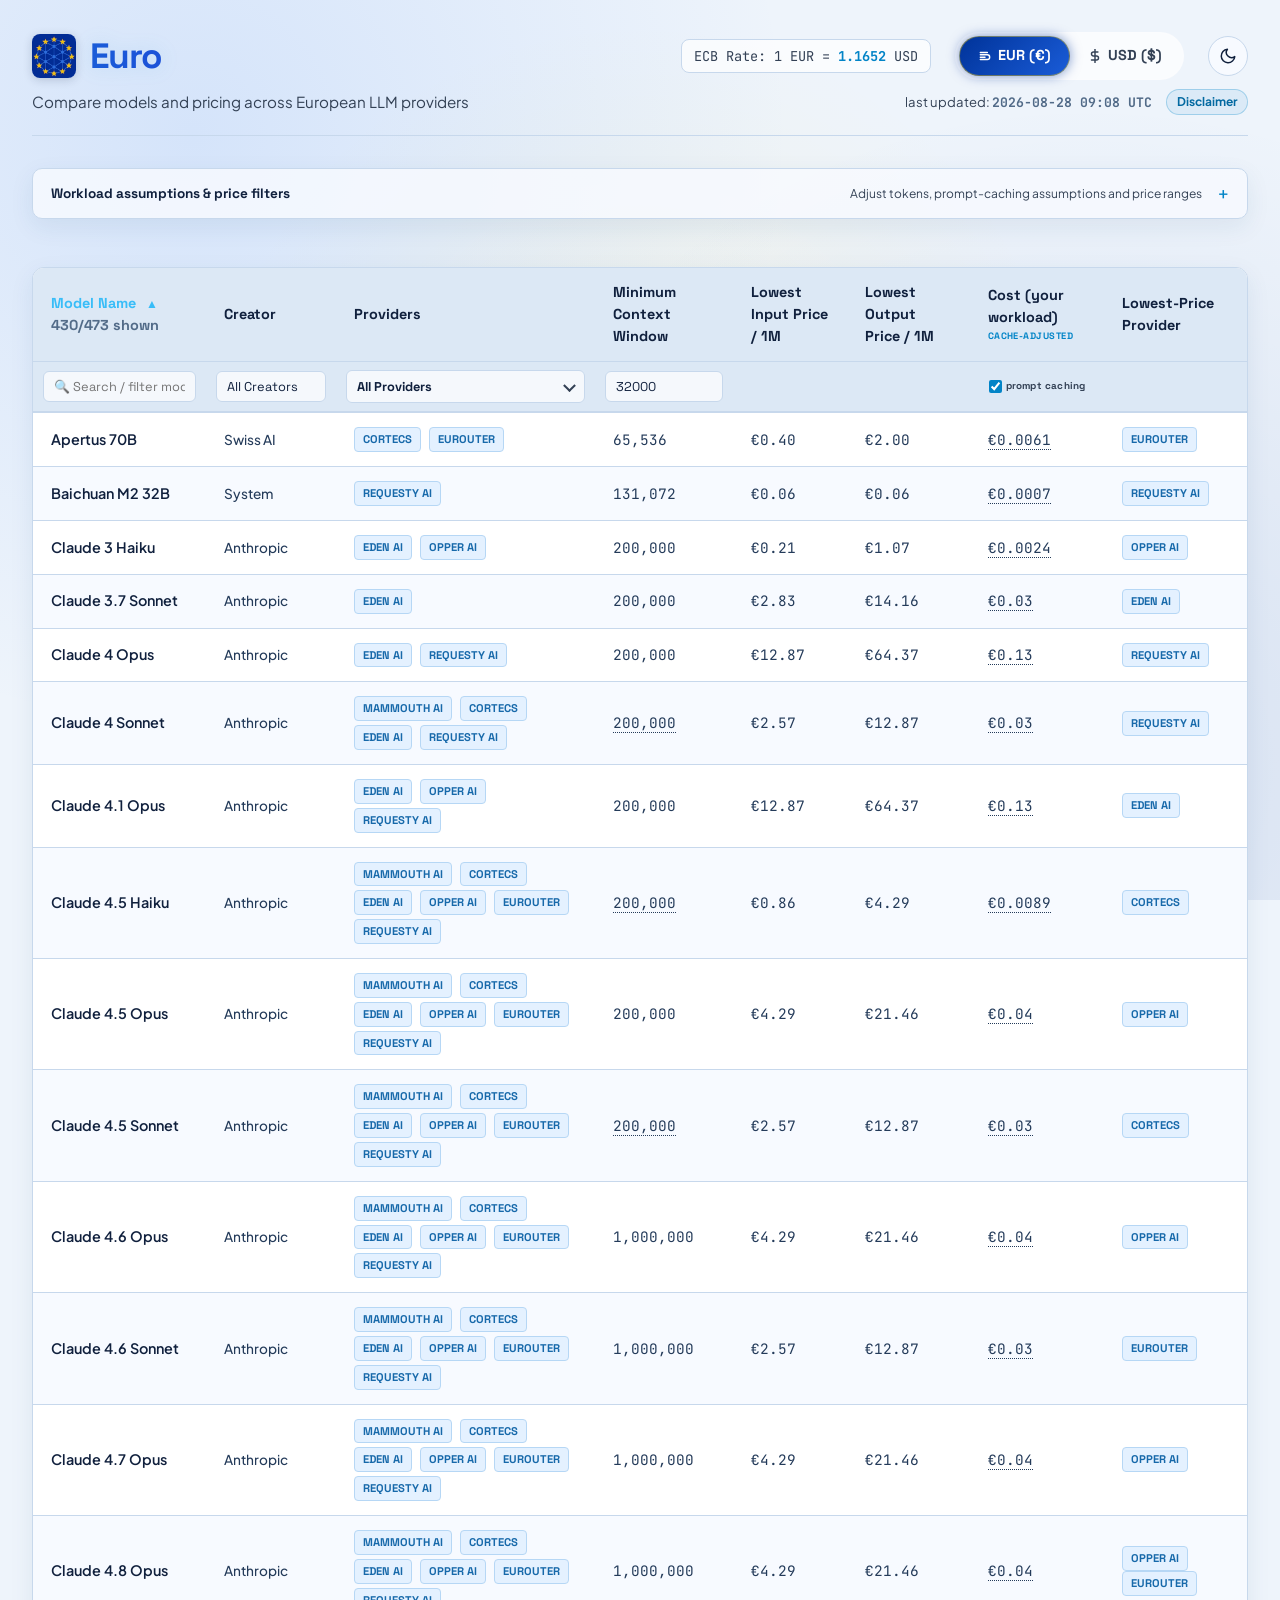
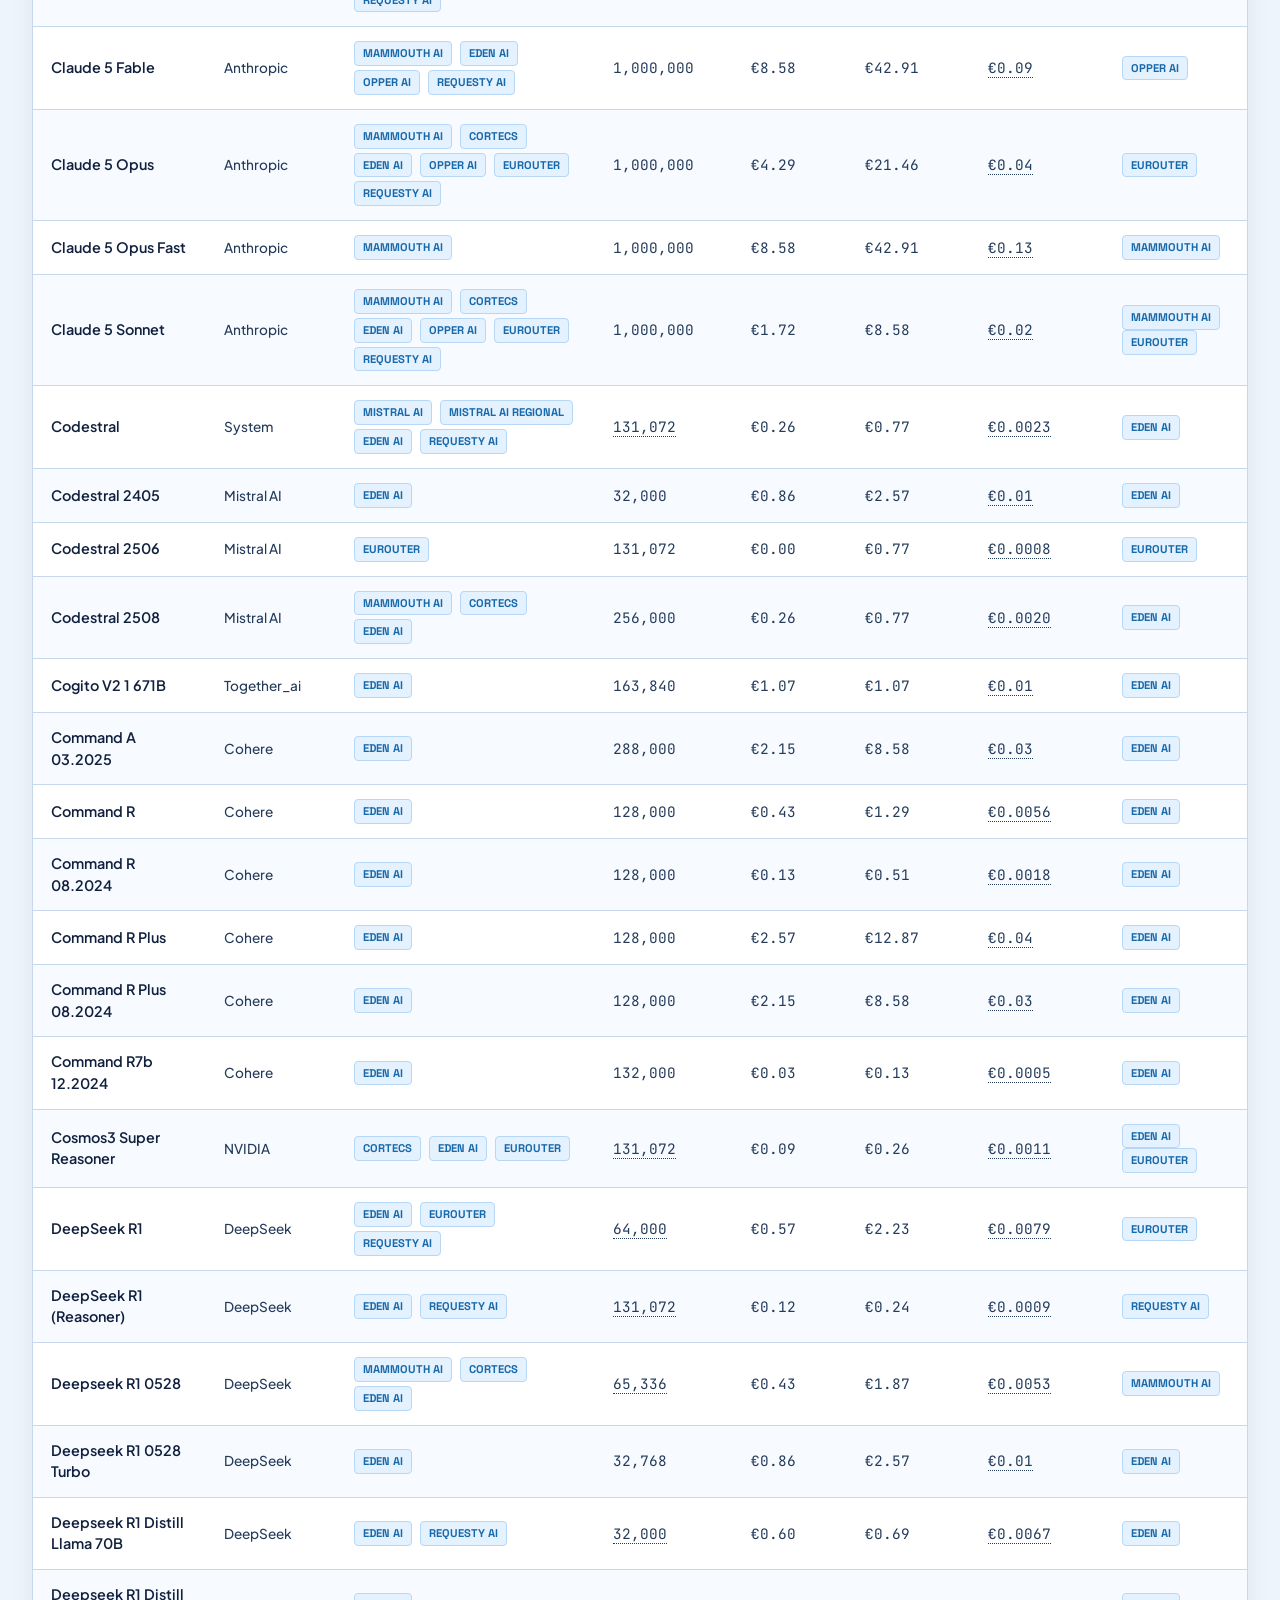
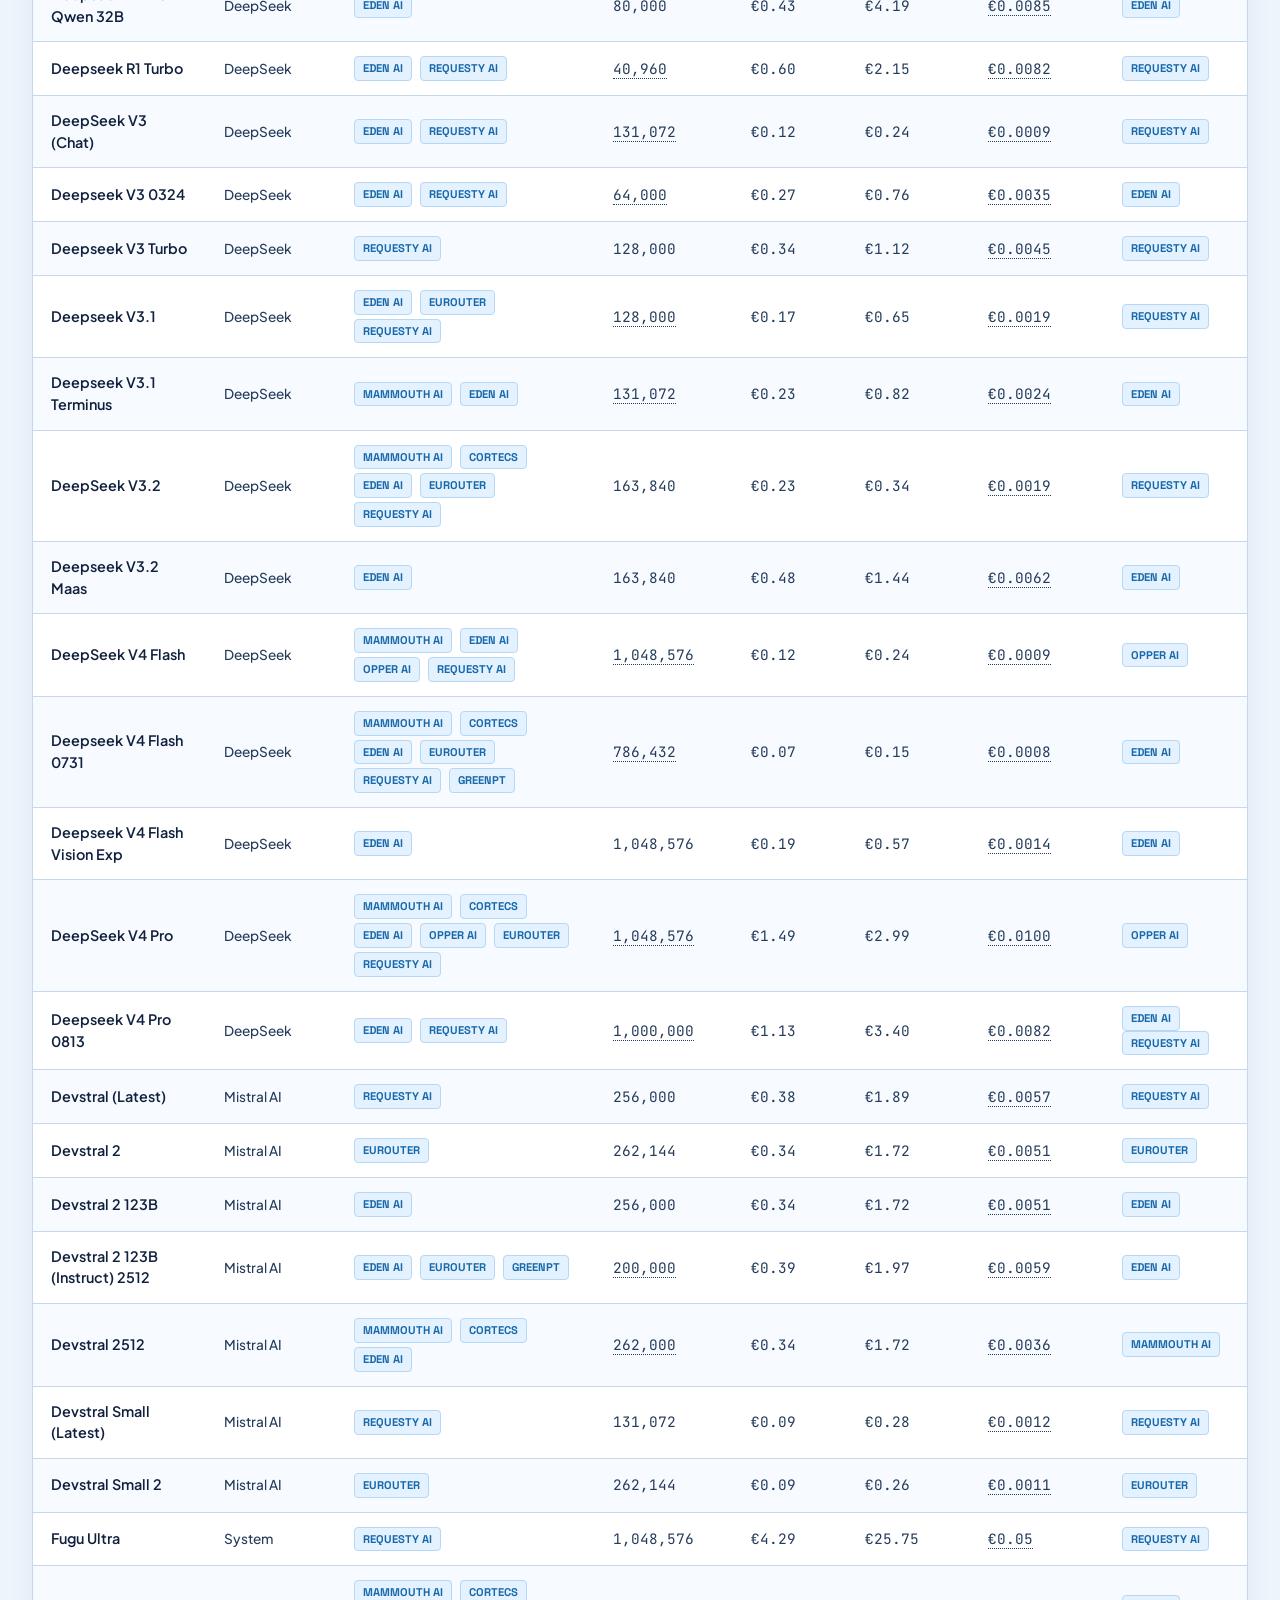
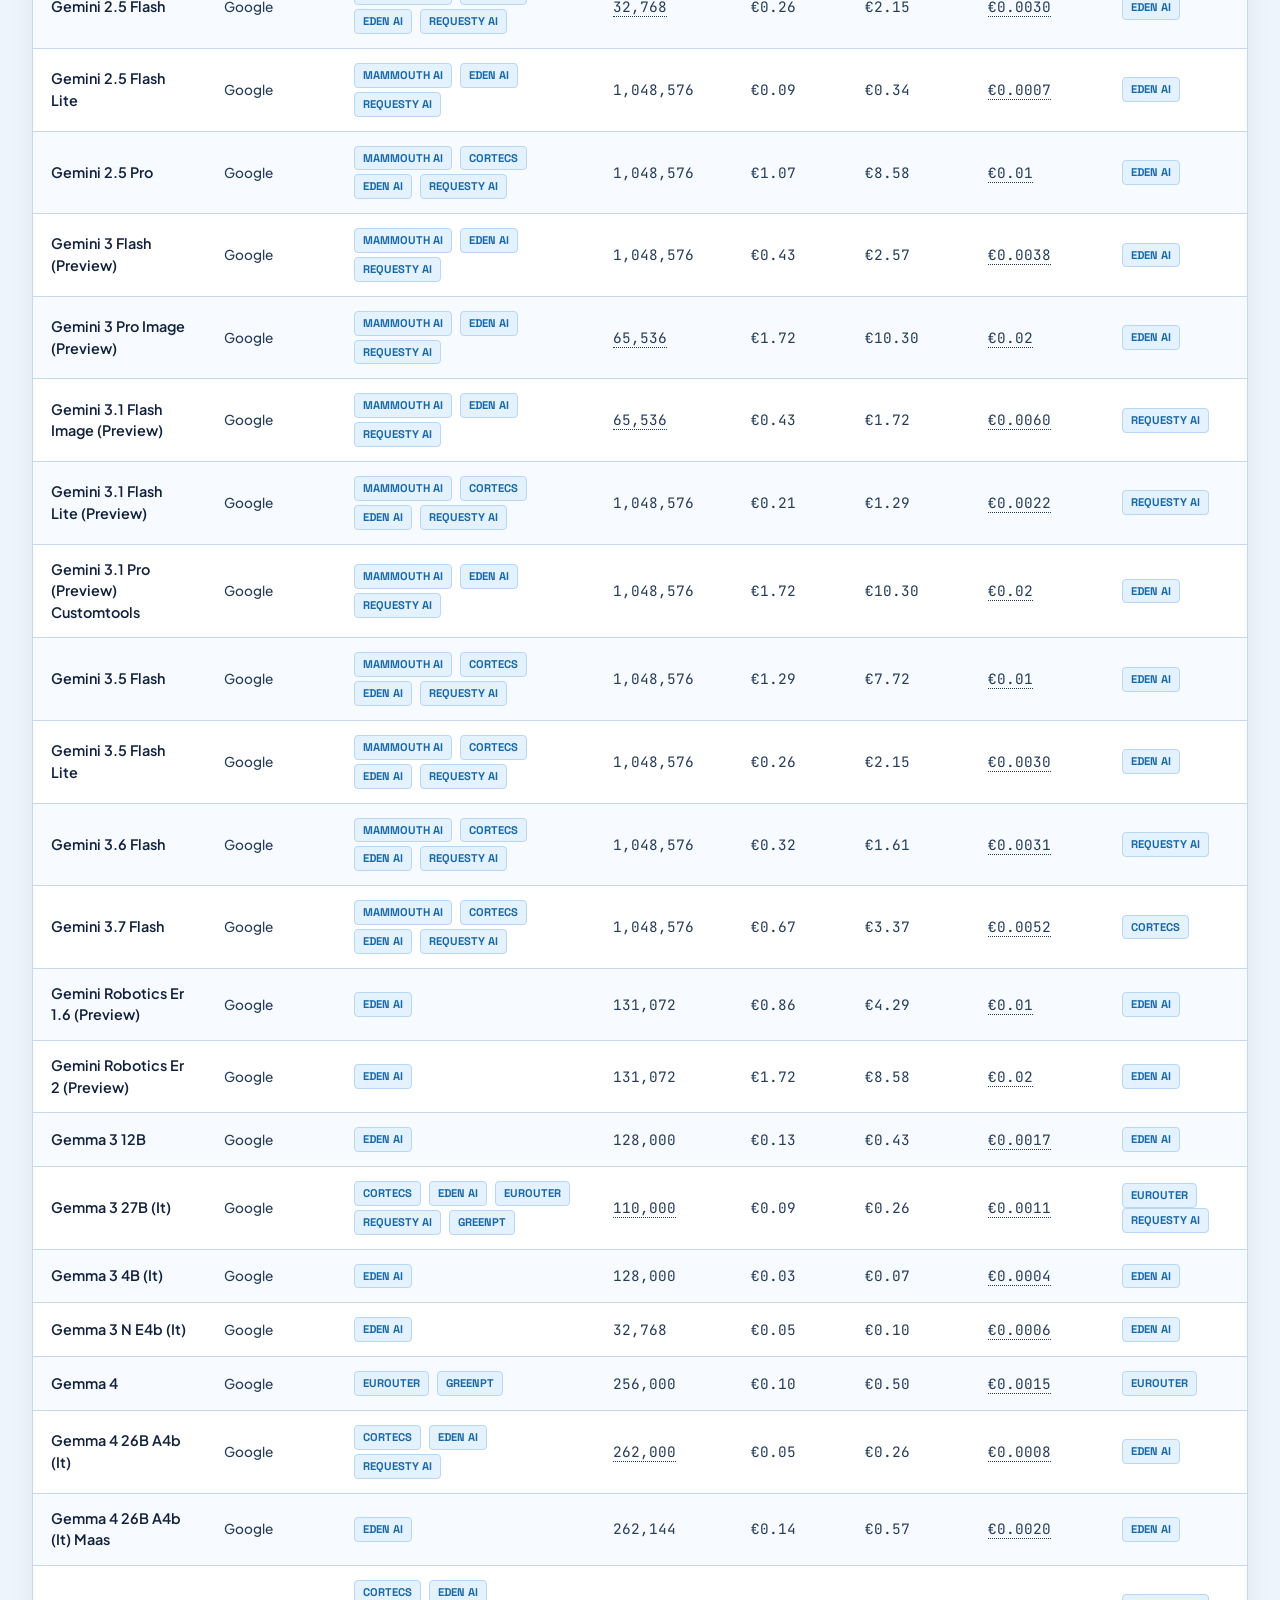
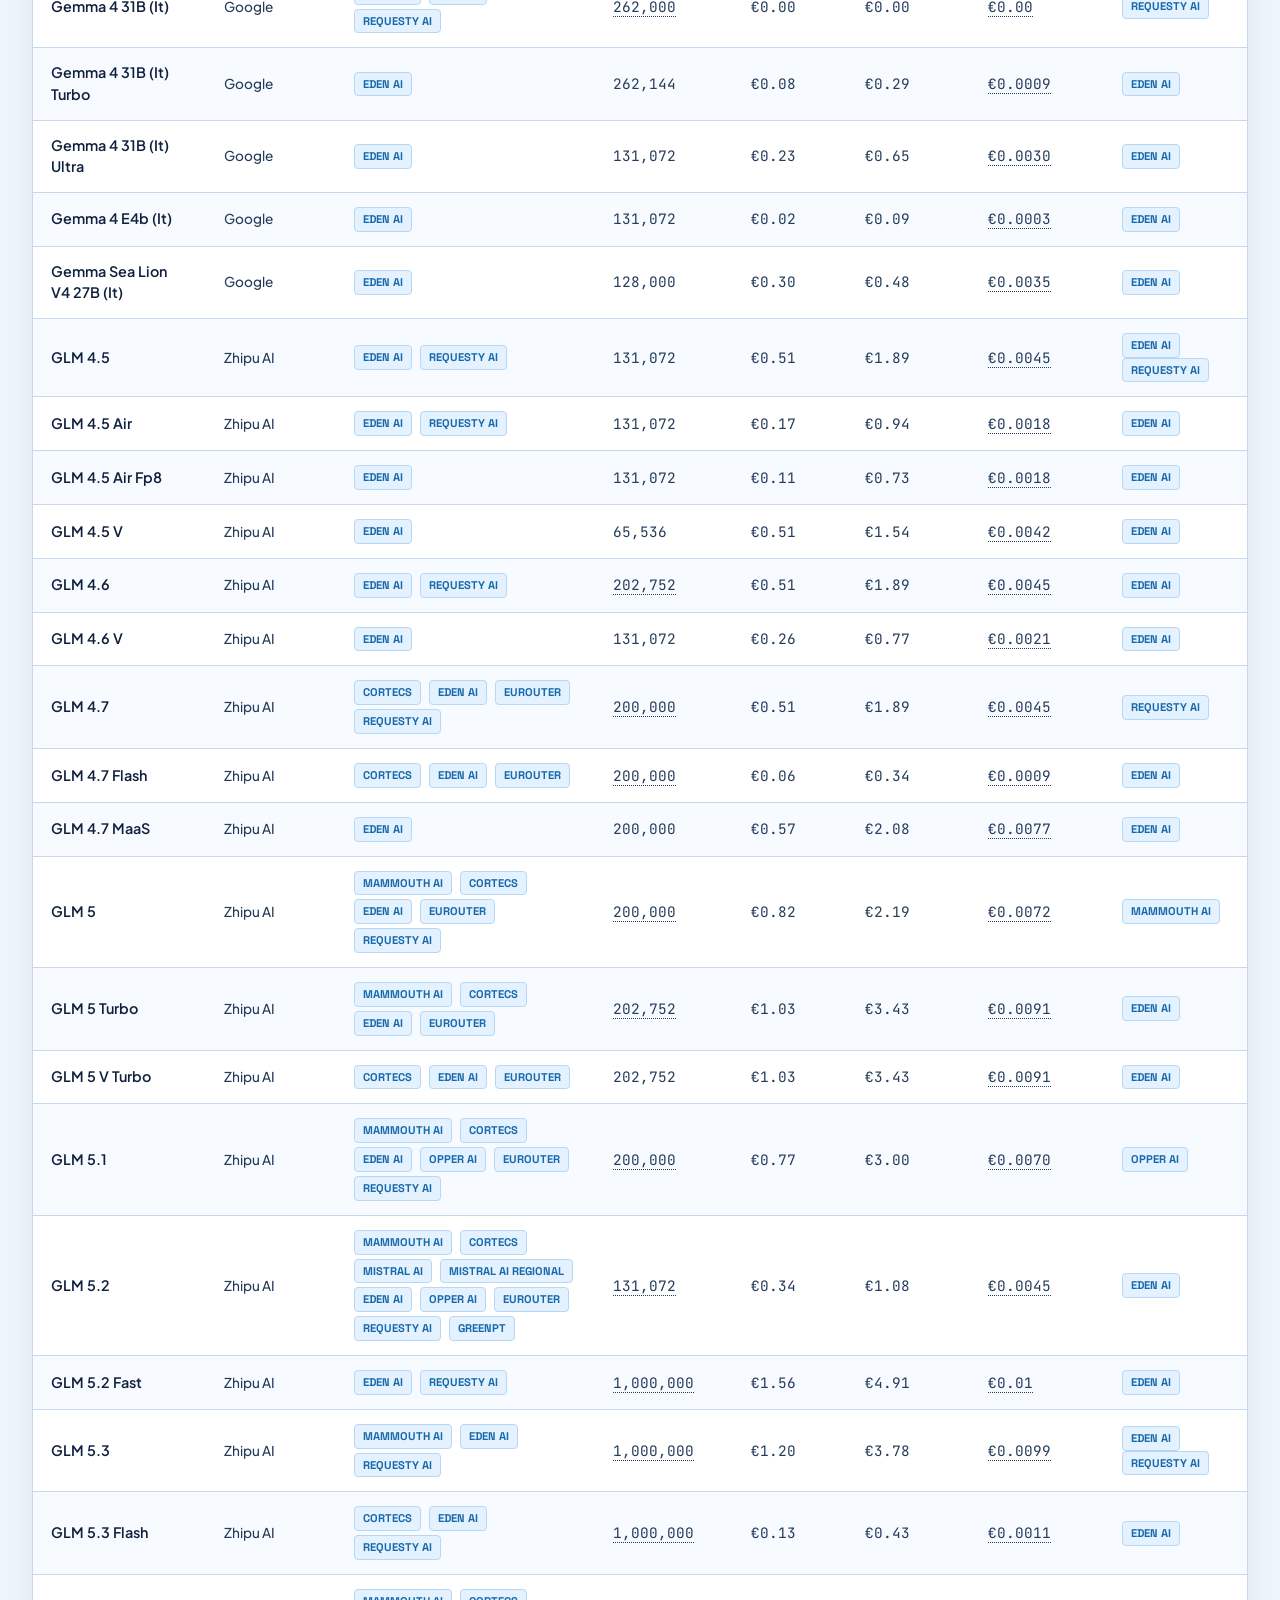
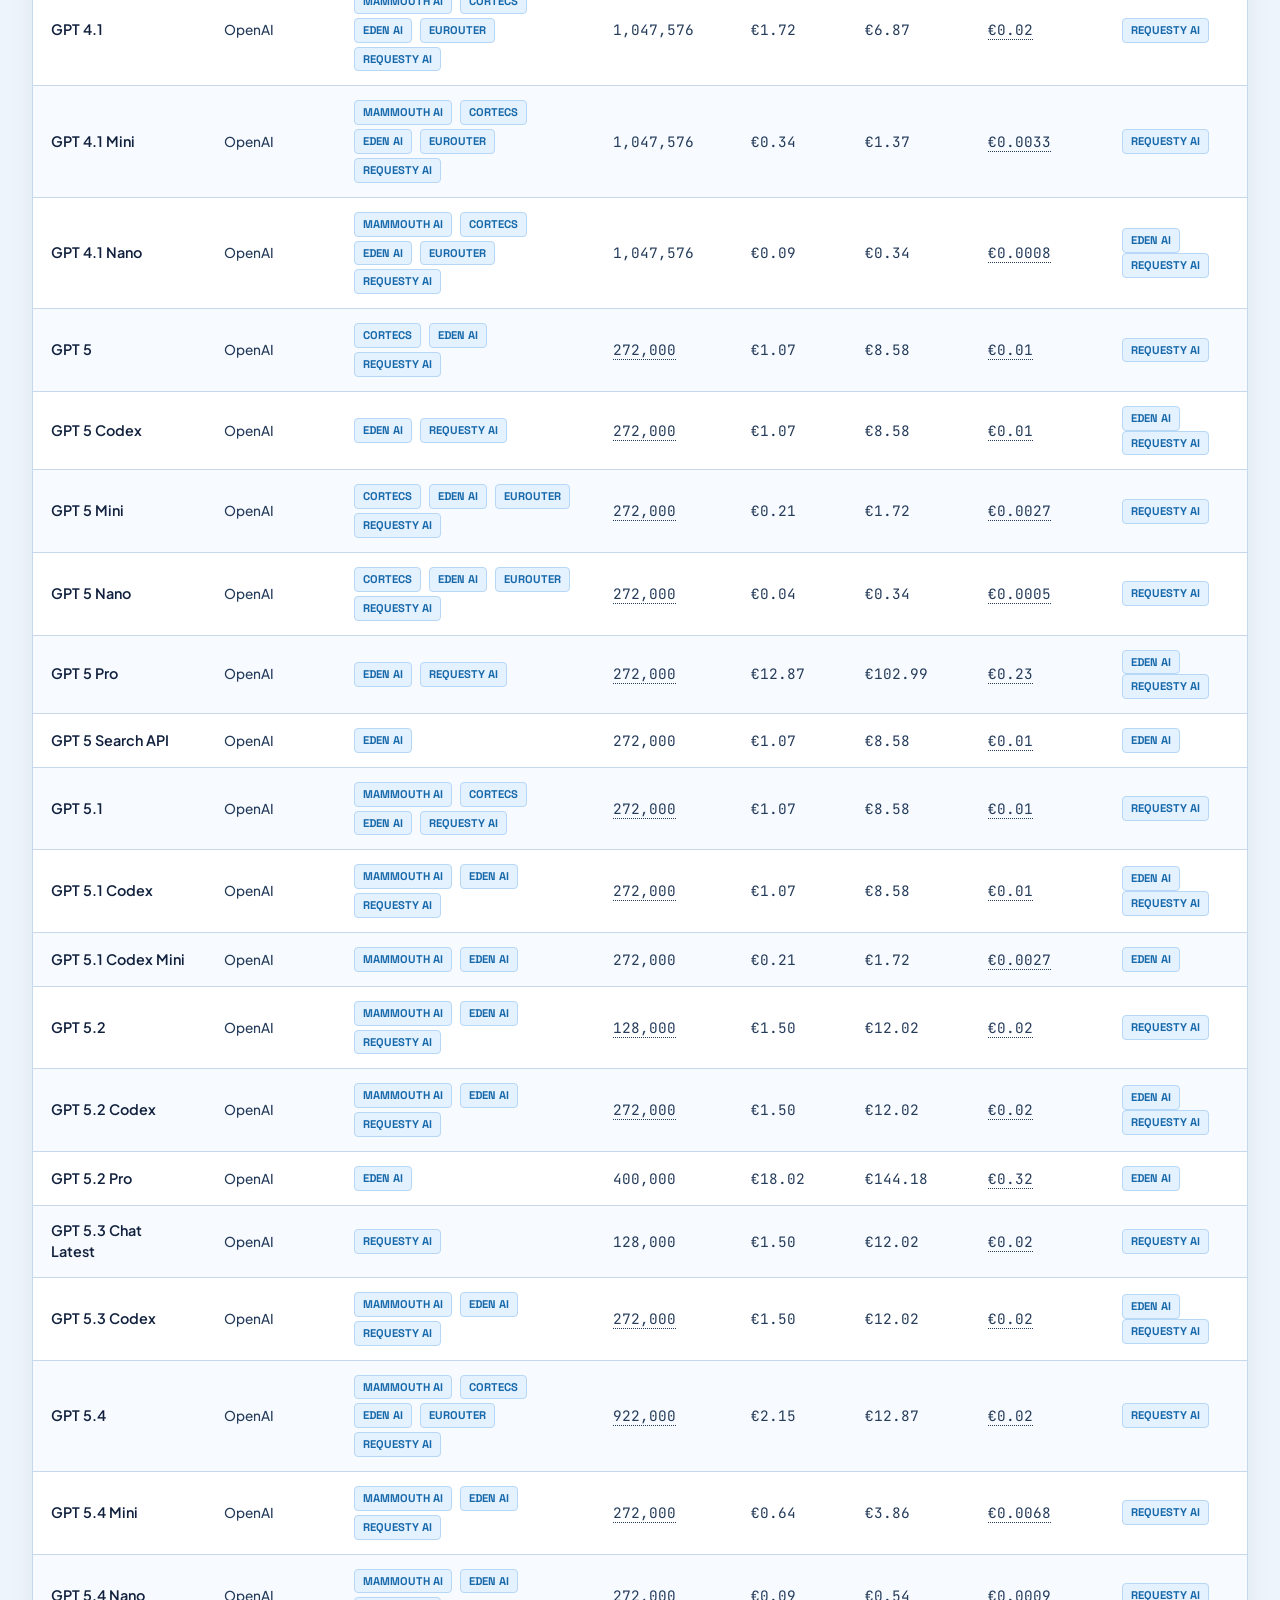
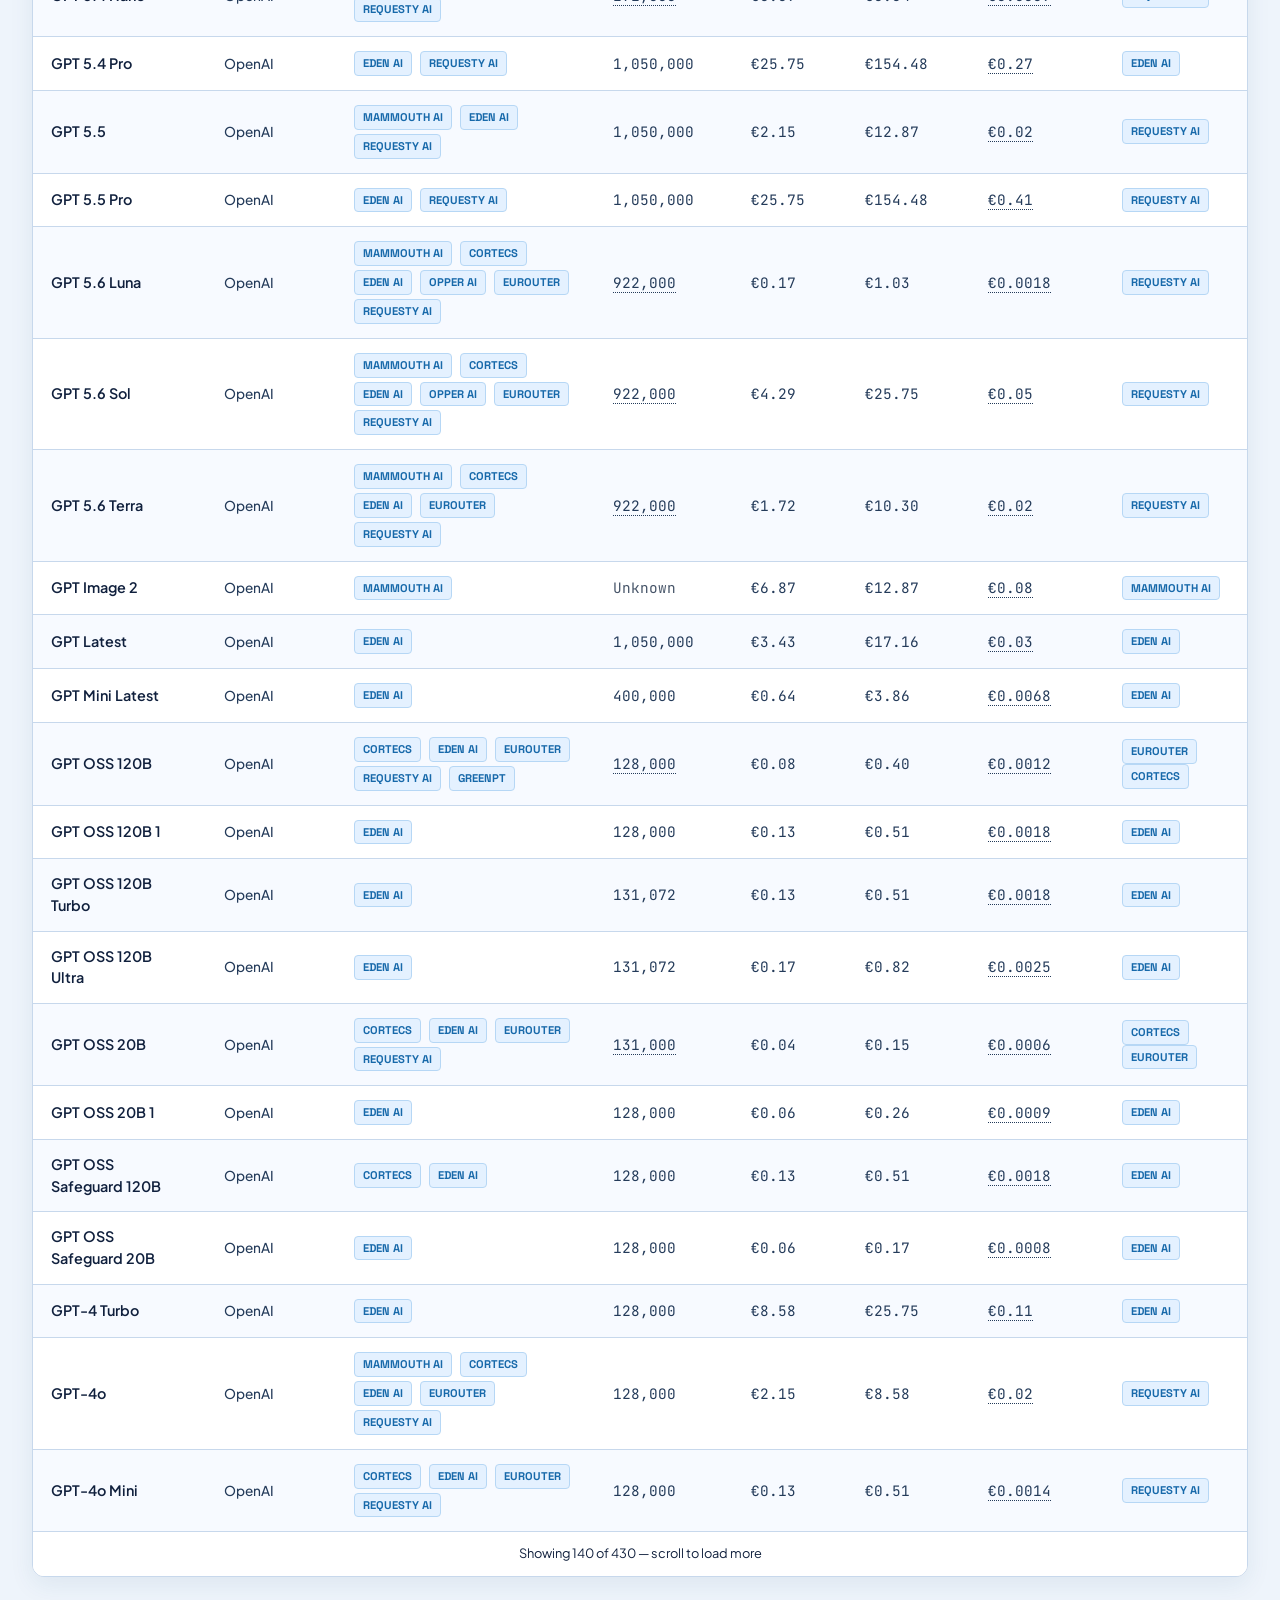
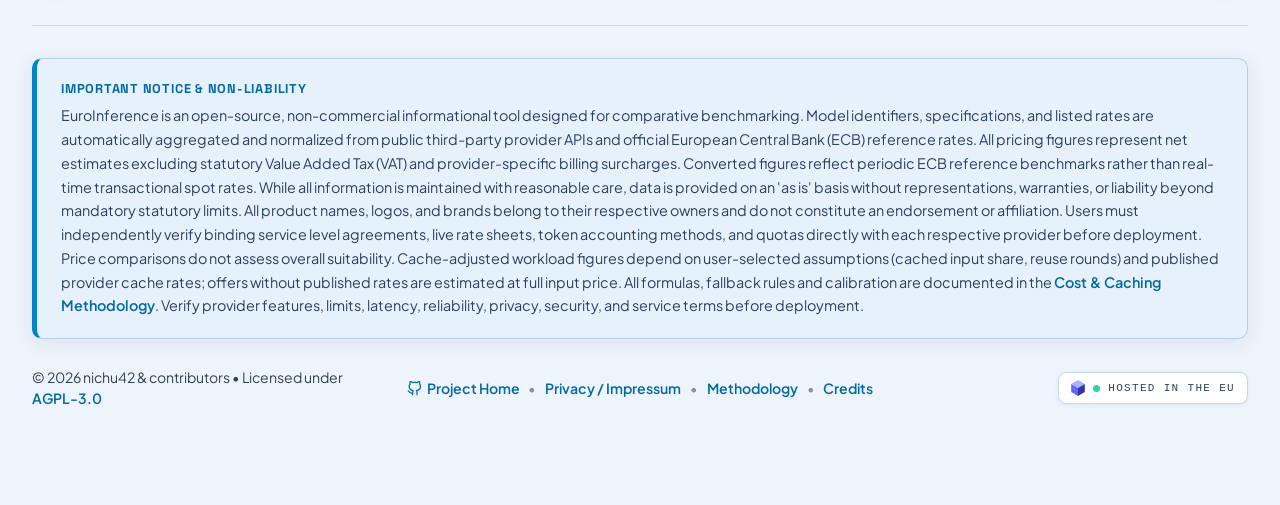
==== commit 66402884: "fix: add Mistral Regional to provider filter and cost handling - add mistral-regional to config/prov" ====
--- a/index.html
+++ b/index.html
@@ -185,6 +185,7 @@
                         <label class="provider-filter-option"><input type="checkbox" value="greenpt"> <span>GreenPT</span></label>
                         <label class="provider-filter-option"><input type="checkbox" value="mammouth"> <span>Mammouth AI</span></label>
                         <label class="provider-filter-option"><input type="checkbox" value="mistral"> <span>Mistral AI</span></label>
+                        <label class="provider-filter-option"><input type="checkbox" value="mistral-regional"> <span>Mistral AI Regional</span></label>
                         <label class="provider-filter-option"><input type="checkbox" value="opper"> <span>Opper AI</span></label>
                         <label class="provider-filter-option"><input type="checkbox" value="requesty"> <span>Requesty AI</span></label>
                       </div>
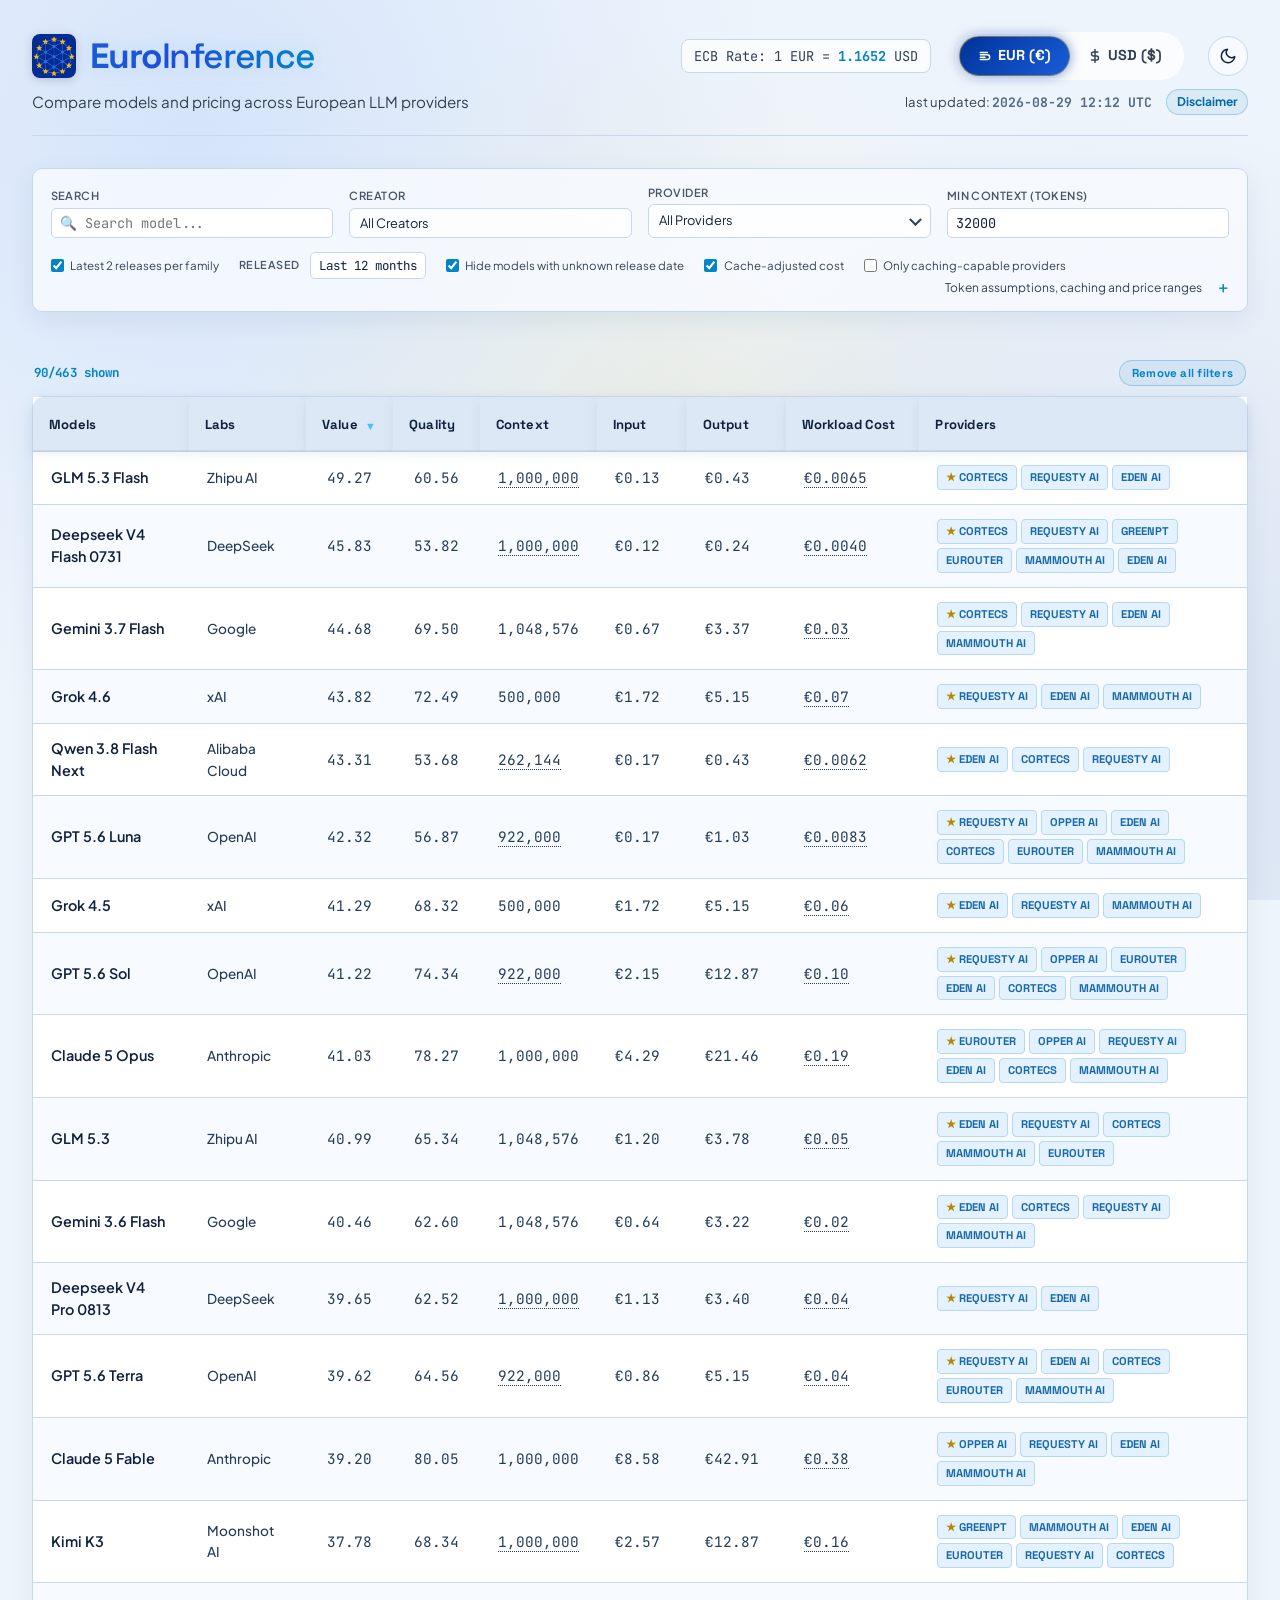
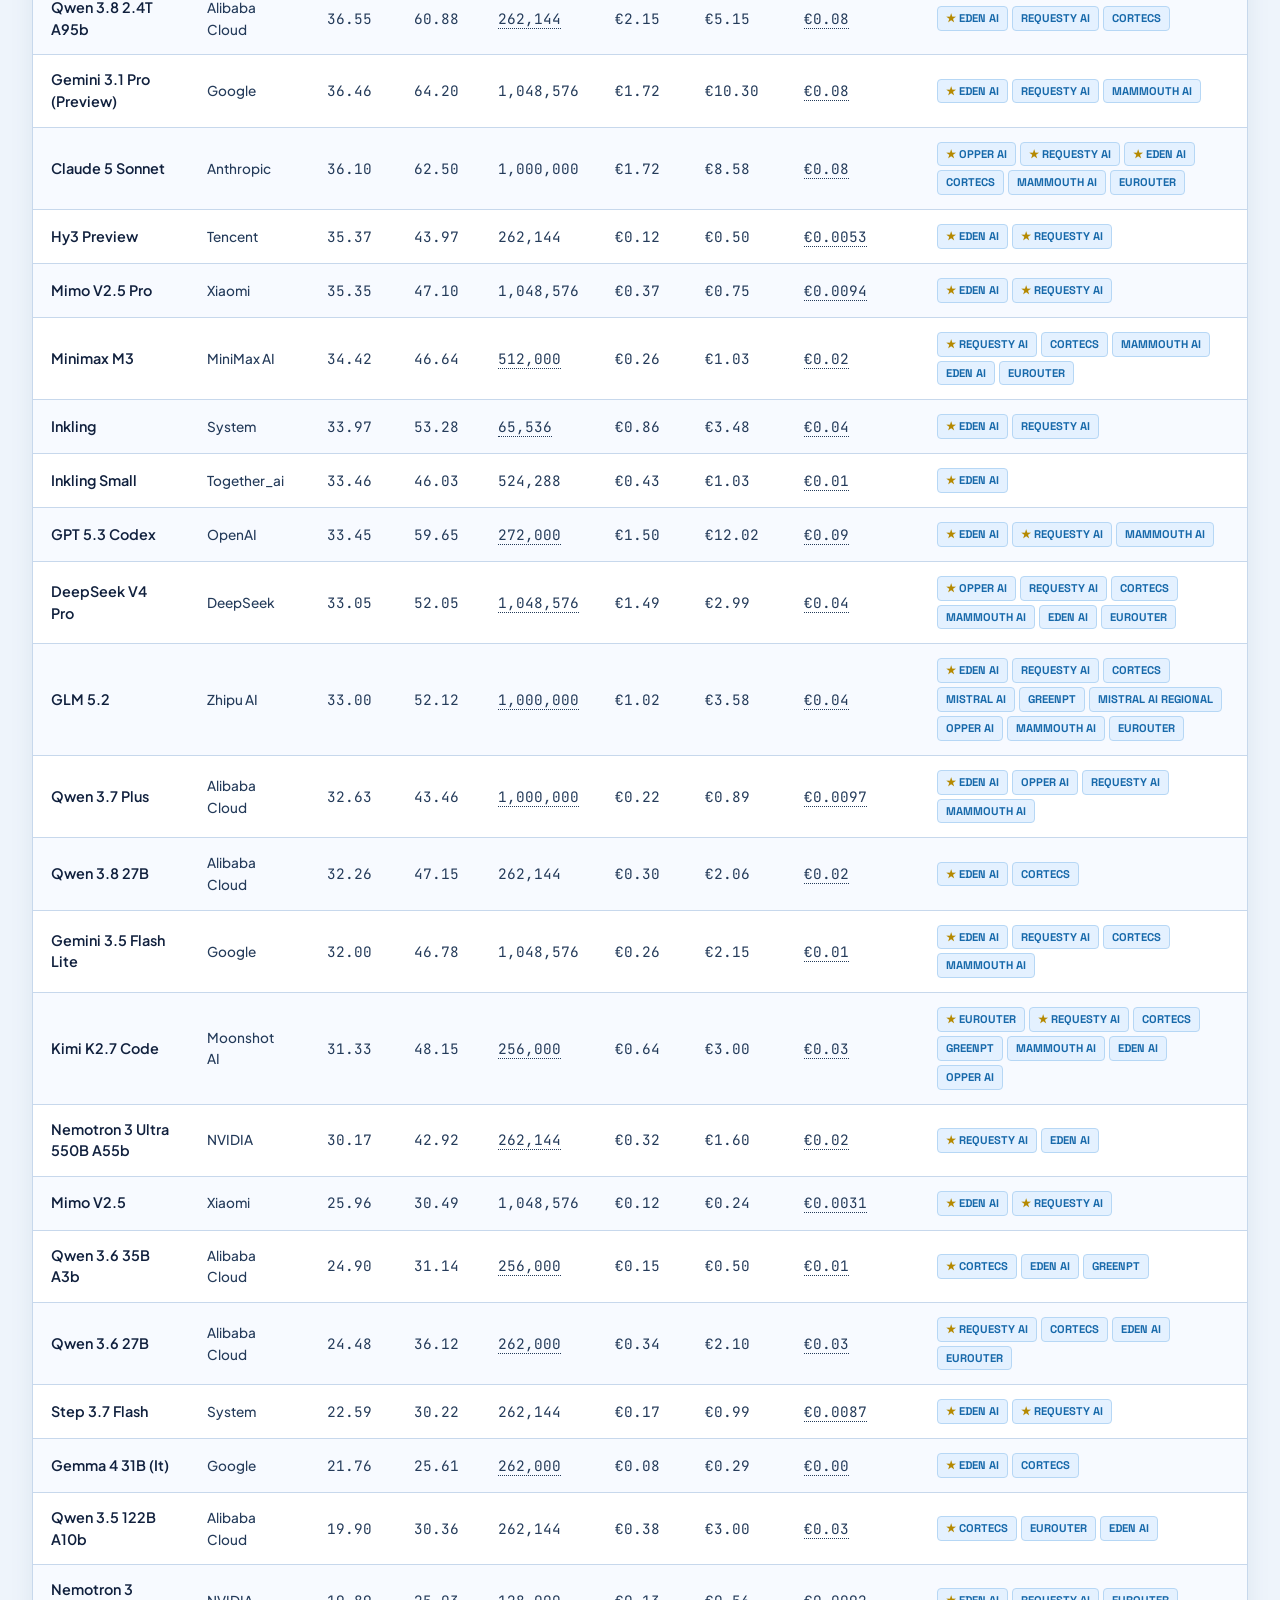
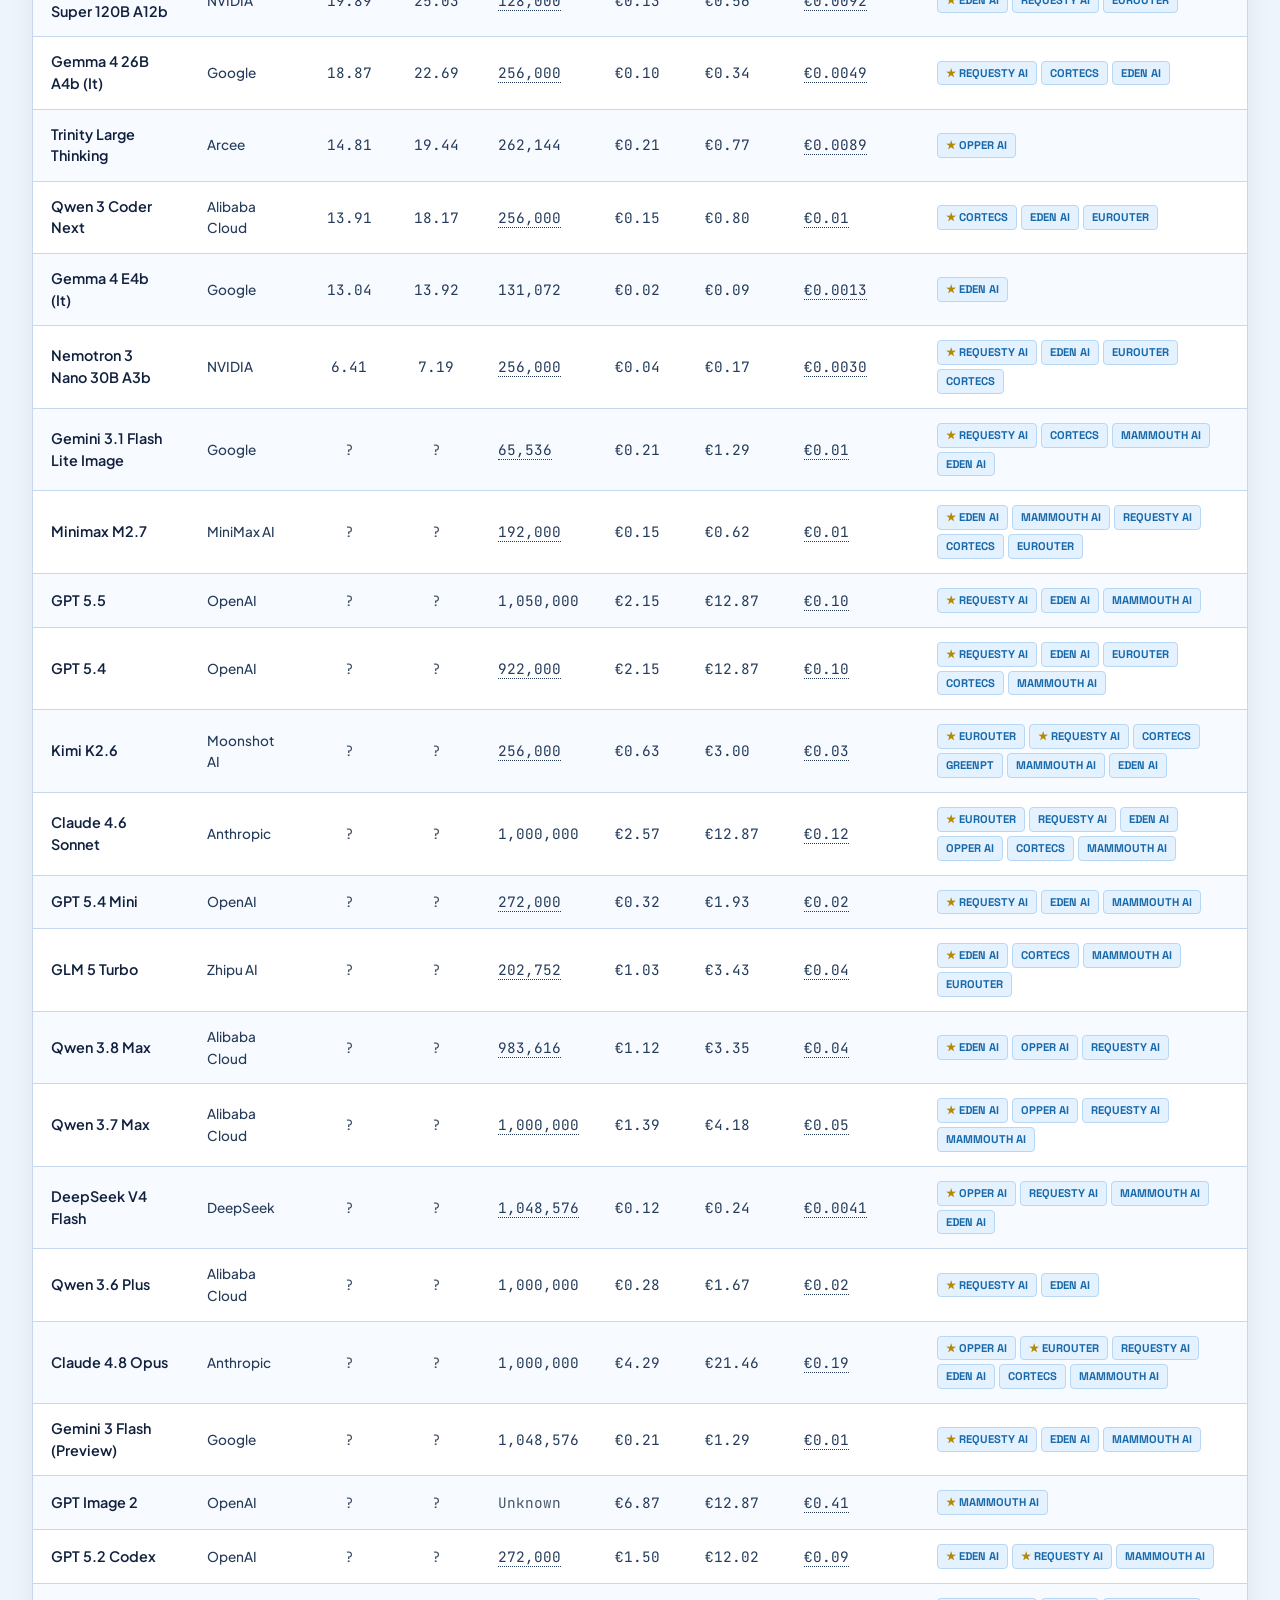
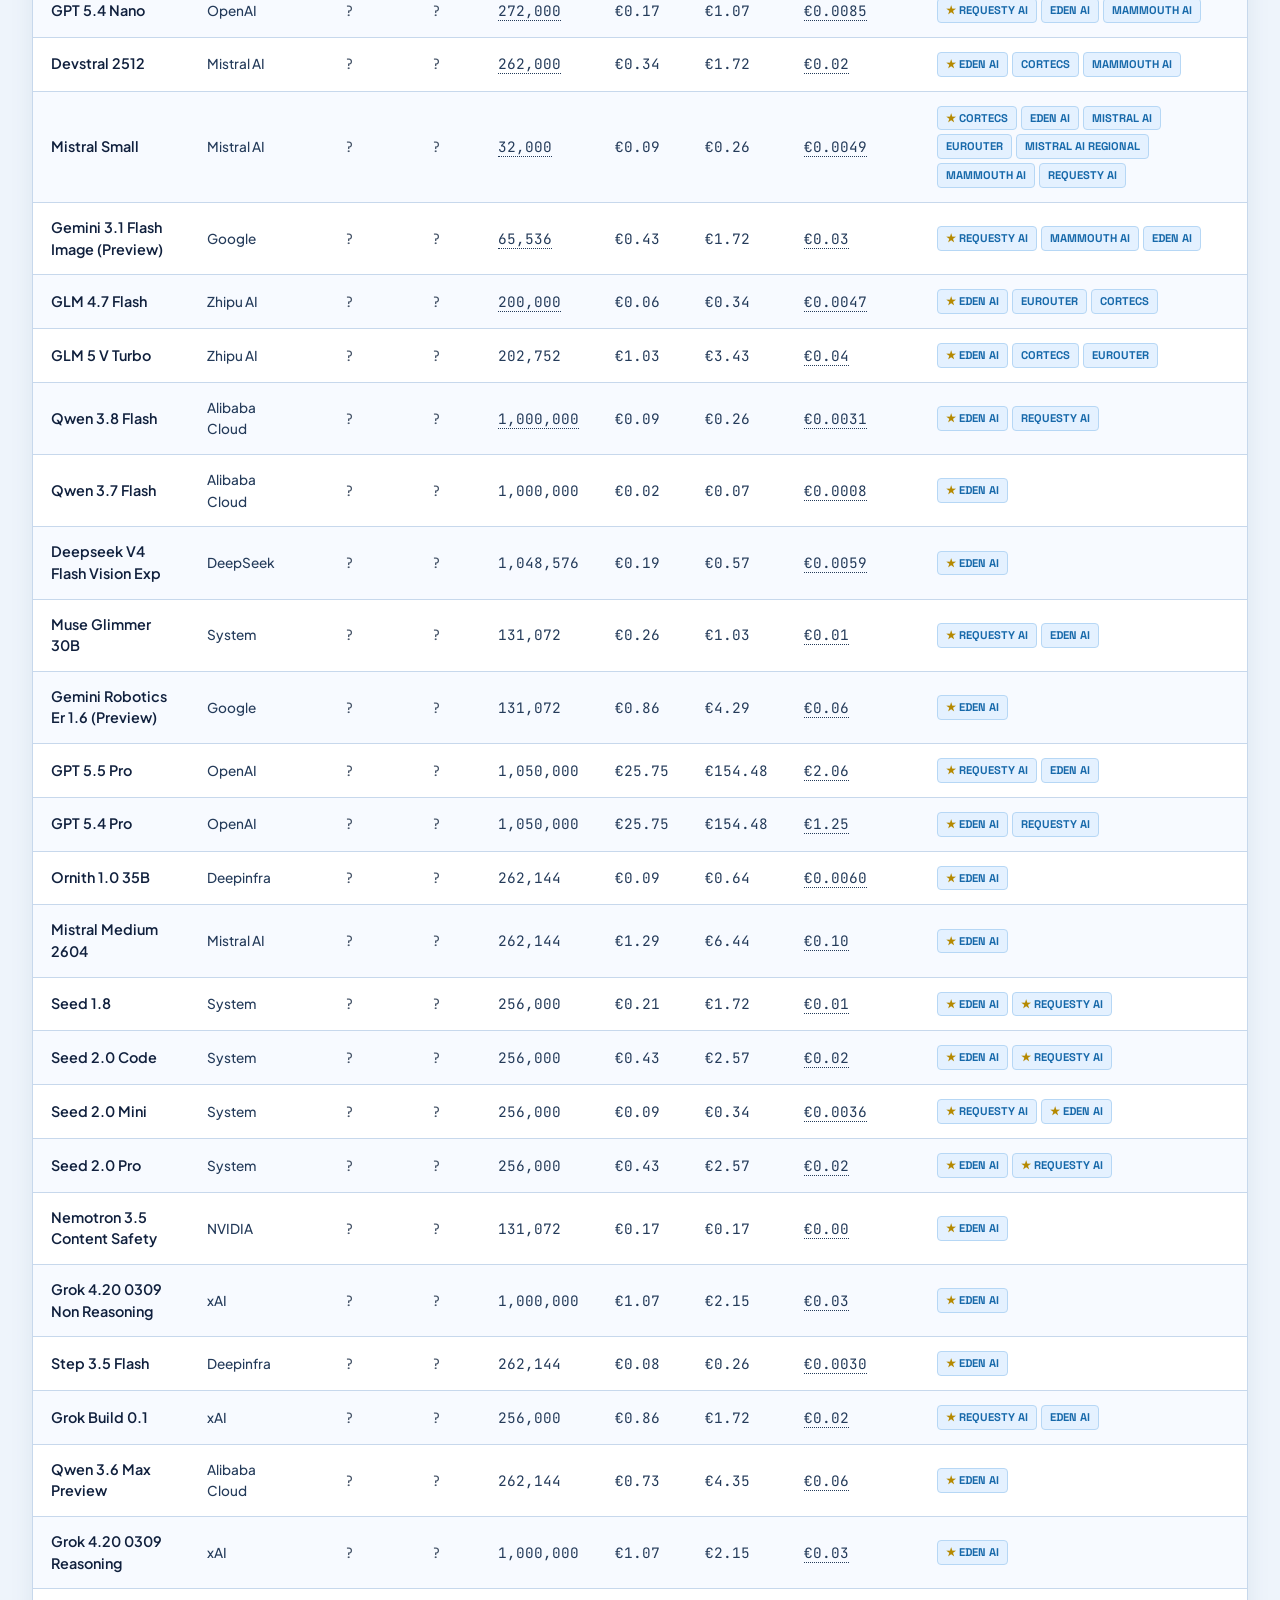
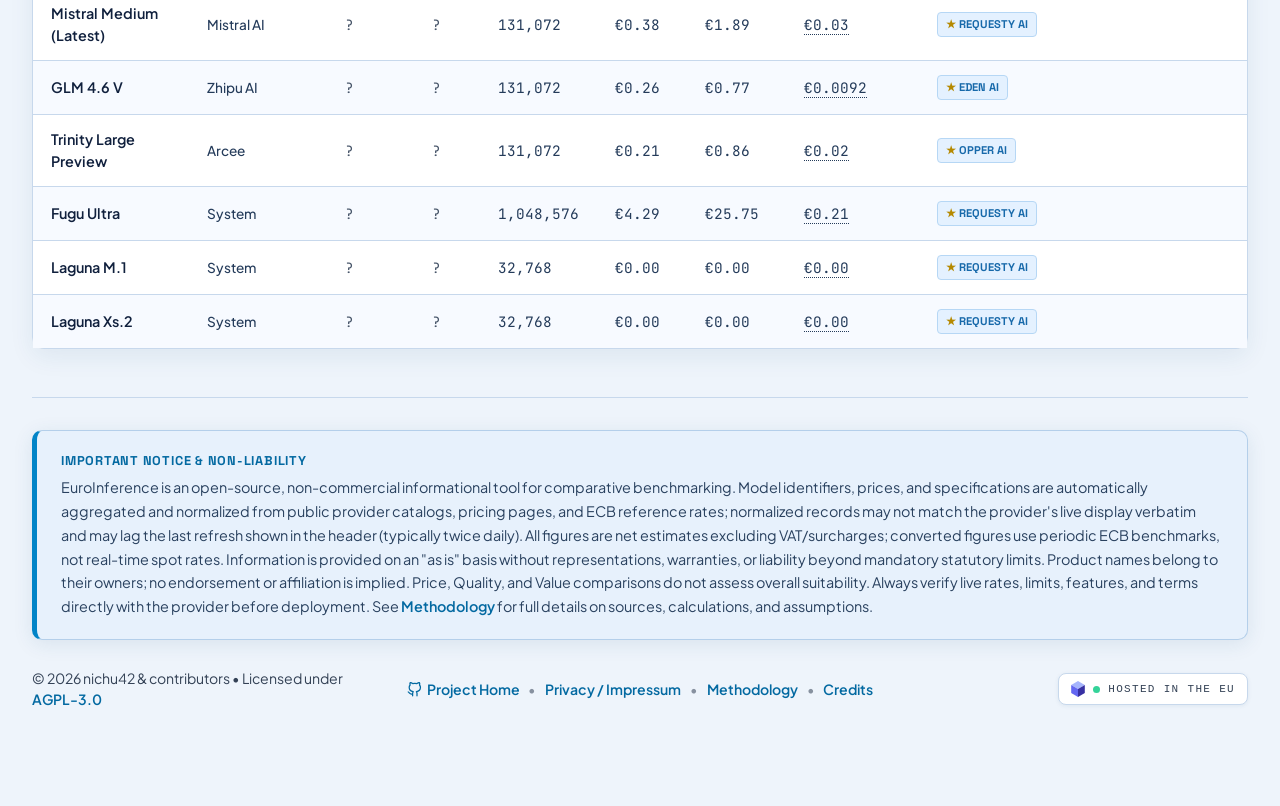
==== commit 2f9f3486: "feat: integrate deggo benchmarks, GreenPT and Mistral Regional Add GreenPT (promptToken/completionTo" ====
--- a/index.html
+++ b/index.html
@@ -10,12 +10,40 @@
   <meta name="viewport" content="width=device-width, initial-scale=1.0">
   <meta name="description" content="EuroInference: Direct multi-provider pricing and feature comparison dashboard for European LLM providers.">
   <title>EuroInference | Multi-Provider LLM Pricing Compare</title>
+  <link rel="canonical" href="https://euroinference.eu/">
+  <meta name="author" content="nichu42">
+  <meta name="robots" content="index, follow">
+  <meta name="color-scheme" content="dark light">
+  <meta name="theme-color" content="#0b1020" media="(prefers-color-scheme: dark)">
+  <meta name="theme-color" content="#ffffff" media="(prefers-color-scheme: light)">
+  <meta property="og:title" content="EuroInference | Multi-Provider LLM Pricing Compare">
+  <meta property="og:description" content="Compare open LLM models, prices, context windows, and provider availability across European AI infrastructure — with Quality/Value scores, caching economics, and data-sovereignty badges.">
+  <meta property="og:url" content="https://euroinference.eu/">
+  <meta property="og:type" content="website">
+  <meta property="og:site_name" content="EuroInference">
+  <meta property="og:image" content="https://euroinference.eu/assets/logo_250px.webp">
+  <meta property="og:locale" content="en">
+  <meta name="twitter:card" content="summary">
+  <meta name="twitter:title" content="EuroInference | Multi-Provider LLM Pricing Compare">
+  <meta name="twitter:description" content="Compare models and pricing across European LLM providers — Quality/Value, caching, and sovereignty.">
+  <meta name="twitter:image" content="https://euroinference.eu/assets/logo_250px.webp">
   <link rel="icon" type="image/webp" href="assets/logo_100px.webp">
   <link rel="apple-touch-icon" href="assets/logo_250px.webp">
-  <link rel="stylesheet" href="styles.css?v=20260817">
+  <link rel="stylesheet" href="styles.css?v=20260838">
   <script>
     const savedTheme = localStorage.getItem('euroinference-theme');
     document.documentElement.dataset.theme = savedTheme || (window.matchMedia('(prefers-color-scheme: light)').matches ? 'light' : 'dark');
+  </script>
+  <script type="application/ld+json">
+  {
+    "@context": "https://schema.org",
+    "@type": "WebSite",
+    "name": "EuroInference",
+    "url": "https://euroinference.eu/",
+    "description": "Direct multi-provider pricing and feature comparison dashboard for European LLM providers.",
+    "inLanguage": "en",
+    "license": "https://github.com/nichu42/euroinference/blob/main/LICENSE"
+  }
   </script>
 </head>
 <body>
@@ -67,29 +95,92 @@
     <div class="dashboard-grid">
       <!-- Main Display Panel -->
       <main class="main-content">
-        <!-- Workload Estimator -->
-        <section class="workload-panel" aria-label="Your workload inputs" data-theme-step>
+        <!-- Filters: most important & pre-filters always visible -->
+        <section class="workload-panel workload-panel--merged" aria-label="Filters and workload" data-theme-step>
+          <!-- Always visible: Model selection (most important + our pre-filter presets) -->
+          <fieldset class="cache-settings" aria-label="Model selection" style="margin-top:0; padding-top:0; border-top:none;">
+            <div class="model-filter-grid">
+              <label class="workload-field">
+                <span class="workload-label">Search</span>
+                <input type="text" id="filter-id" placeholder="🔍 Search model..." class="header-filter-input" style="width:100%;">
+              </label>
+              <label class="workload-field">
+                <span class="workload-label">Creator</span>
+                <select id="filter-creator" class="header-filter-select"><option value="all">All Creators</option></select>
+              </label>
+              <label class="workload-field">
+                <span class="workload-label">Provider</span>
+                <div class="provider-filter-dropdown" id="filter-source-dropdown" style="width:100%;">
+                  <button type="button" class="provider-filter-toggle" id="filter-source-toggle" aria-haspopup="true" aria-controls="filter-source-menu" aria-expanded="false">All Providers</button>
+                  <div class="provider-filter-menu" id="filter-source-menu" role="group" aria-label="Provider filters" hidden>
+                    <label class="provider-filter-option"><input type="checkbox" value="matched"> <span>Multi-provider (>=2)</span></label>
+                    <label class="provider-filter-option"><input type="checkbox" value="cortecs"> <span>Cortecs</span></label>
+                    <label class="provider-filter-option"><input type="checkbox" value="edenai"> <span>Eden AI</span></label>
+                    <label class="provider-filter-option"><input type="checkbox" value="eurouter"> <span>EURouter</span></label>
+                    <label class="provider-filter-option"><input type="checkbox" value="greenpt"> <span>GreenPT</span></label>
+                    <label class="provider-filter-option"><input type="checkbox" value="mammouth"> <span>Mammouth AI</span></label>
+                    <label class="provider-filter-option"><input type="checkbox" value="mistral"> <span>Mistral AI</span></label>
+                    <label class="provider-filter-option"><input type="checkbox" value="mistral-regional"> <span>Mistral AI Regional</span></label>
+                    <label class="provider-filter-option"><input type="checkbox" value="opper"> <span>Opper AI</span></label>
+                    <label class="provider-filter-option"><input type="checkbox" value="requesty"> <span>Requesty AI</span></label>
+                  </div>
+                </div>
+              </label>
+              <label class="workload-field">
+                <span class="workload-label">Min context (tokens)</span>
+                <input type="number" id="filter-context-size" min="0" step="1024" value="32000" placeholder="Min tokens" class="header-filter-input" title="Show models with at least this many context tokens">
+              </label>
+            </div>
+            <div class="cache-controls" style="margin-top:0.9rem;">
+              <label class="cache-only-option" title="Variant-aware: latest 2 distinct versions per family (e.g., GLM 5.3 + 5.2, flash separate). Uncheck to show all versions.">
+                <input type="checkbox" id="filter-dedupe" checked>
+                <span>Latest 2 releases per family</span>
+              </label>
+              <label class="cache-reuse-field" title="Filter by model release date (models.dev).">
+                <span class="cache-label">Released</span>
+                <select id="filter-date" class="header-filter-select" style="padding:4px 8px; font-size:0.78rem;">
+                  <option value="all">All time</option>
+                  <option value="6m">Last 6 months</option>
+                  <option value="12m" selected>Last 12 months</option>
+                  <option value="18m">Last 18 months</option>
+                  <option value="24m">Last 24 months</option>
+                </select>
+              </label>
+              <label class="cache-only-option" title="When a date filter is active, hide models with no known release date.">
+                <input type="checkbox" id="filter-hide-unknown" checked>
+                <span>Hide models with unknown release date</span>
+              </label>
+              <label class="cache-only-option" title="Checked: the Cost column applies your prompt-caching assumptions (blended cache rates). Unchecked: plain listed input/output prices.">
+                <input type="checkbox" id="filter-cache-aware" checked>
+                <span>Cache-adjusted cost</span>
+              </label>
+              <label class="cache-only-option" title="Hide offers from providers without prompt-caching support or published cache rates. Non-caching offers are excluded from every column; models without any such offer disappear.">
+                <input type="checkbox" id="filter-cache-only">
+                <span>Only caching-capable providers</span>
+              </label>
+            </div>
+          </fieldset>
+
           <details class="workload-settings">
             <summary class="workload-settings-summary">
-              <span class="workload-settings-title">Workload assumptions &amp; price filters</span>
-              <span class="workload-settings-help">Adjust tokens, prompt-caching assumptions and price ranges<span id="workload-active-hint" class="workload-active-hint" hidden>caching filter on</span></span>
+              <span style="flex:1;"></span>
+              <span class="workload-settings-help">Token assumptions, caching and price ranges</span>
             </summary>
             <div class="workload-settings-content">
-              <div class="workload-grid">
-                <label class="workload-field">
-                  <span class="workload-label">Input / request</span>
-                  <input type="number" id="filter-input-tokens" min="1" step="500" value="10000">
-                  <span class="workload-suffix">tokens</span>
-                </label>
-                <label class="workload-field">
-                  <span class="workload-label">Output / request</span>
-                  <input type="number" id="filter-output-tokens" min="1" step="100" value="1000">
-                  <span class="workload-suffix">tokens</span>
-                </label>
-              </div>
-              <fieldset class="cache-settings" aria-label="Prompt caching assumptions">
-                <legend>Prompt caching</legend>
+              <!-- Workload & caching (combined on one line) -->
+              <fieldset class="cache-settings" aria-label="Workload and caching">
+                <legend>Workload & caching</legend>
                 <div class="cache-controls">
+                  <label class="workload-field">
+                    <span class="workload-label">Input</span>
+                    <input type="number" id="filter-input-tokens" min="1" step="500" value="50000">
+                    <span class="workload-suffix">tokens</span>
+                  </label>
+                  <label class="workload-field">
+                    <span class="workload-label">Output</span>
+                    <input type="number" id="filter-output-tokens" min="1" step="100" value="5000">
+                    <span class="workload-suffix">tokens</span>
+                  </label>
                   <div class="cache-share-group" role="group" aria-label="Assumed share of input tokens served from cache">
                     <span class="cache-label">Cached input</span>
                     <button type="button" class="cache-chip" data-share="0" aria-pressed="false" title="No cached input assumed (plain chat workloads)">Chat 0%</button>
@@ -100,21 +191,15 @@
                     <span class="cache-label">Reuses</span>
                     <select id="filter-cache-reuse">
                       <option value="2">2×</option>
-                      <option value="4" selected>4×</option>
-                      <option value="8">8×</option>
+                      <option value="4">4×</option>
+                      <option value="8" selected>8×</option>
                       <option value="Infinity">Steady state (∞)</option>
                     </select>
                   </label>
-                  <label class="cache-only-option" title="Hide offers from providers without prompt-caching support or published cache rates. Non-caching offers are excluded from every column; models without any such offer disappear.">
-                    <input type="checkbox" id="filter-cache-only">
-                    <span>Only caching-capable providers</span>
-                  </label>
                 </div>
-                <details class="cache-math-help">
-                  <summary>How is this calculated?</summary>
-                  <div id="cache-math-explainer" class="cache-math-explainer"></div>
-                </details>
               </fieldset>
+
+              <!-- Price -->
               <div class="cost-filter-grid" aria-label="Cost range filters">
                 <fieldset class="cost-filter">
                   <legend>Input price</legend>
@@ -148,67 +233,29 @@
         <!-- Explorer Table -->
         <section data-theme-step>
           <div class="update-warning" id="update-warning" role="status" hidden></div>
+          <div class="table-toolbar">
+            <span id="model-count-display" class="table-count" aria-live="polite">… shown</span>
+            <button type="button" id="show-all-btn" class="show-all-btn" title="Clear all filters and show every model">Remove all filters</button>
+          </div>
           <div class="table-wrapper">
             <table class="models-table" id="models-explorer-table">
               <thead>
-                <!-- Sort headers -->
                 <tr>
-              <th class="sortable active-sort" data-sort="id">Model Name <span class="sort-indicator">▲</span><br><span id="model-count-display" aria-live="polite"></span></th>
-                  <th class="sortable" data-sort="creator">Creator <span class="sort-indicator"></span></th>
-                  <th>Providers</th>
-                  <th class="sortable" data-sort="context">Minimum Context Window <span class="sort-indicator"></span></th>
-                  <th class="sortable" data-sort="input">Lowest Input Price / 1M <span class="sort-indicator"></span></th>
-                  <th class="sortable" data-sort="output">Lowest Output Price / 1M <span class="sort-indicator"></span></th>
-                  <th class="sortable" data-sort="workload" id="workload-col-header" title="Total cost for a single request using your workload inputs and the cheapest offer. With 'prompt caching' checked below, cached input tokens are priced with blended cache rates (see methodology). Edit inputs above the table.">Cost (your workload) <span class="sort-indicator"></span><span id="cost-header-suffix" class="cache-adjusted-suffix" title="Cache-adjusted: includes your prompt-caching assumptions">cache-adjusted</span></th>
-              <th>Lowest-Price Provider</th>
-            </tr>
-                <!-- Inline Header Filters -->
-                <tr class="header-filters-row">
-                  <th>
-                    <input type="text" id="filter-id" placeholder="🔍 Search / filter model..." class="header-filter-input">
-                  </th>
-                  <th>
-                    <select id="filter-creator" class="header-filter-select">
-                      <option value="all">All Creators</option>
-                    </select>
-                  </th>
-                  <th>
-                    <div class="provider-filter-dropdown" id="filter-source-dropdown">
-                      <button type="button" class="provider-filter-toggle" id="filter-source-toggle" aria-haspopup="true" aria-controls="filter-source-menu" aria-expanded="false">
-                        All Providers
-                      </button>
-                      <div class="provider-filter-menu" id="filter-source-menu" role="group" aria-label="Provider filters" hidden>
-                        <label class="provider-filter-option"><input type="checkbox" value="matched"> <span>Multi-provider (>=2)</span></label>
-                        <label class="provider-filter-option"><input type="checkbox" value="cortecs"> <span>Cortecs</span></label>
-                        <label class="provider-filter-option"><input type="checkbox" value="edenai"> <span>Eden AI</span></label>
-                        <label class="provider-filter-option"><input type="checkbox" value="eurouter"> <span>EURouter</span></label>
-                        <label class="provider-filter-option"><input type="checkbox" value="greenpt"> <span>GreenPT</span></label>
-                        <label class="provider-filter-option"><input type="checkbox" value="mammouth"> <span>Mammouth AI</span></label>
-                        <label class="provider-filter-option"><input type="checkbox" value="mistral"> <span>Mistral AI</span></label>
-                        <label class="provider-filter-option"><input type="checkbox" value="mistral-regional"> <span>Mistral AI Regional</span></label>
-                        <label class="provider-filter-option"><input type="checkbox" value="opper"> <span>Opper AI</span></label>
-                        <label class="provider-filter-option"><input type="checkbox" value="requesty"> <span>Requesty AI</span></label>
-                      </div>
-                    </div>
-                  </th>
-                  <th>
-                    <input type="number" id="filter-context-size" min="0" step="1024" value="32000" placeholder="Min tokens" class="header-filter-input" title="Show models with at least this many context tokens">
-                  </th>
-                  <th></th>
-                  <th></th>
-                  <th>
-                    <label class="th-cache-toggle" title="Checked: the Cost column applies your prompt-caching assumptions (blended cache rates). Unchecked: plain listed input/output prices.">
-                      <input type="checkbox" id="filter-cache-aware" checked>
-                      <span>prompt caching</span>
-                    </label>
-                  </th>
-                  <th></th>
+                  <th class="sortable" data-sort="id" title="Model Name">Models <span class="sort-indicator"></span></th>
+                  <th class="sortable" data-sort="creator" title="Creator / Lab">Labs <span class="sort-indicator"></span></th>
+                  <th class="sortable active-sort" data-sort="value" title="EUR Value Score 0-100 — Quality × affordabilityEU (cheapest EU offer's (in+out)/2, same offer). Higher is better. affordability = 1/(1+log10(1+blended*8)*0.45).">Value <span class="sort-indicator">▼</span></th>
+                  <th class="sortable" data-sort="quality" title="Quality Score 0-100 — deggo Quality v4, via models.deggo.fyi. See models.deggo.fyi/docs for methodology. Higher is better.">Quality <span class="sort-indicator"></span></th>
+                  <th class="sortable" data-sort="context" title="Minimum Context Window across providers">Context <span class="sort-indicator"></span></th>
+                  <th class="sortable" data-sort="input" title="Lowest Input Price per 1M tokens">Input <span class="sort-indicator"></span></th>
+                  <th class="sortable" data-sort="output" title="Lowest Output Price per 1M tokens">Output <span class="sort-indicator"></span></th>
+                  <th class="sortable" data-sort="workload" id="workload-col-header" title="Total cost for a single request using your workload inputs and the cheapest offer. With 'prompt caching' checked below, cached input tokens are priced with blended cache rates (see methodology). Edit inputs above the table.">Workload Cost <span class="sort-indicator"></span></th>
+                  <th title="All providers offering this model — cheapest first, highlighted (★). Prices use cache-adjusted workload cost when enabled.">Providers</th>
                 </tr>
               </thead>
               <tbody id="models-table-body">
                 <!-- Initial loading placeholder; cleared on first renderTable() call. -->
                 <tr id="loading-row">
-                  <td colspan="8">
+                  <td colspan="9">
                     <div class="loading-state">
                       <div class="loading-spinner" aria-hidden="true"></div>
                       <div class="loading-text">Loading model data…</div>
@@ -228,8 +275,8 @@
         <div style="font-family:var(--font-title, sans-serif); font-size:0.8rem; font-weight:800; text-transform:uppercase; letter-spacing:0.06em; color:var(--savings-color); margin-bottom:0.4rem;">
           Important Notice & Non-Liability
         </div>
-        <p>
-          EuroInference is an open-source, non-commercial informational tool designed for comparative benchmarking. Model identifiers, specifications, and listed rates are automatically aggregated and normalized from public third-party provider APIs and official European Central Bank (ECB) reference rates. All pricing figures represent net estimates excluding statutory Value Added Tax (VAT) and provider-specific billing surcharges. Converted figures reflect periodic ECB reference benchmarks rather than real-time transactional spot rates. While all information is maintained with reasonable care, data is provided on an 'as is' basis without representations, warranties, or liability beyond mandatory statutory limits. All product names, logos, and brands belong to their respective owners and do not constitute an endorsement or affiliation. Users must independently verify binding service level agreements, live rate sheets, token accounting methods, and quotas directly with each respective provider before deployment. Price comparisons do not assess overall suitability. Cache-adjusted workload figures depend on user-selected assumptions (cached input share, reuse rounds) and published provider cache rates; offers without published rates are estimated at full input price. All formulas, fallback rules and calibration are documented in the <a href="methodology.html" class="footer-link">Cost &amp; Caching Methodology</a>. Verify provider features, limits, latency, reliability, privacy, security, and service terms before deployment.
+                <p>
+          EuroInference is an open-source, non-commercial informational tool for comparative benchmarking. Model identifiers, prices, and specifications are automatically aggregated and normalized from public provider catalogs, pricing pages, and ECB reference rates; normalized records may not match the provider's live display verbatim and may lag the last refresh shown in the header (typically twice daily). All figures are net estimates excluding VAT/surcharges; converted figures use periodic ECB benchmarks, not real-time spot rates. Information is provided on an "as is" basis without representations, warranties, or liability beyond mandatory statutory limits. Product names belong to their owners; no endorsement or affiliation is implied. Price, Quality, and Value comparisons do not assess overall suitability. Always verify live rates, limits, features, and terms directly with the provider before deployment. See <a href="methodology.html" class="footer-link">Methodology</a> for full details on sources, calculations, and assumptions.
         </p>
       </div>
 
--- a/styles.css
+++ b/styles.css
@@ -659,8 +659,8 @@
 }
 
 .brand-inference {
-  font-weight: 400;
-  opacity: 0.95;
+  font-weight: 500;
+  opacity: 1;
 }
 
 /* Light theme: the dark-theme gradient's yellow tail (#FFCC00/#ffd633) and the dark
@@ -730,7 +730,7 @@
 }
 
 #model-count-display {
-  color: var(--eu-blue-bright);
+  color: var(--savings-color);
   font-weight: 700;
 }
 
@@ -749,6 +749,14 @@
   font-family: inherit;
   font-size: inherit;
   font-weight: inherit;
+  white-space: nowrap;
+}
+th[data-sort="id"] #model-count-display {
+  display: block;
+  font-size: 0.68rem;
+  font-weight: 600;
+  color: var(--text-muted);
+  margin: 3px 0 2px 0;
   white-space: nowrap;
 }
 
@@ -1296,8 +1304,8 @@
 
 .compare-modal {
   width: 100%;
-  max-width: 1060px;
-  max-height: 90vh;
+  max-width: 1180px;
+  max-height: 92vh;
   display: flex;
   flex-direction: column;
   border: 1px solid var(--border-color);
@@ -1491,7 +1499,7 @@
 
 .modal-cards-grid {
   display: grid;
-  grid-template-columns: repeat(auto-fit, minmax(280px, 1fr));
+  grid-template-columns: repeat(auto-fit, minmax(320px, 1fr));
   gap: 1.25rem;
   align-items: stretch;
 }
@@ -1743,12 +1751,107 @@
   border-radius: 2px;
 }
 
-/* Table Card Wrapper */
+/* Table Card Wrapper — overflow:visible so thead {position:sticky; top:0} sticks to the
+   viewport when the page scrolls. overflow-x:auto on any ancestor creates a scrolling
+   box that confines sticky (CSS Overflow spec: visible → auto when the other axis is
+   scroll), so a single wrapper cannot provide both a horizontal scrollbar and viewport-
+   sticky. Horizontal overflow falls back to the page scroll; inner max-width still
+   constrains the table on narrow viewports. */
 .table-wrapper {
-  overflow-x: auto;
+  overflow: visible;
   border: 1px solid var(--border-color);
   border-radius: 12px;
   background: rgba(0,0,0,0.1);
+}
+.unified-filter-bar {
+  display: flex;
+  flex-direction: column;
+  gap: 0.7rem;
+  margin-bottom: 0.9rem;
+  padding: 0.85rem 1rem;
+  background: linear-gradient(180deg, rgba(255,255,255,0.04) 0%, rgba(255,255,255,0.02) 100%), var(--panel-bg);
+  backdrop-filter: blur(12px);
+  -webkit-backdrop-filter: blur(12px);
+  border: 1px solid var(--border-color);
+  border-radius: 12px;
+  box-shadow: 0 6px 20px rgba(0,0,0,0.22), 0 1px 3px rgba(0,0,0,0.12);
+}
+.unified-filter-bar .filter-bar-header {
+  display: flex;
+  align-items: center;
+  gap: 0.5rem;
+  font-size: 0.72rem;
+  font-weight: 700;
+  color: var(--text-dark);
+  text-transform: uppercase;
+  letter-spacing: 0.06em;
+  margin-bottom: 0.1rem;
+}
+.unified-filter-bar .filter-bar-header::before {
+  content: "";
+  width: 3px;
+  height: 14px;
+  background: var(--savings-color);
+  border-radius: 2px;
+  display: inline-block;
+}
+.unified-filter-bar .filter-bar-row {
+  display: flex;
+  flex-wrap: wrap;
+  gap: 0.7rem;
+  align-items: center;
+  justify-content: space-between;
+}
+.unified-filter-bar .filter-group {
+  display: flex;
+  flex-wrap: wrap;
+  gap: 0.6rem;
+  align-items: center;
+}
+.unified-filter-bar .header-filter-input,
+.unified-filter-bar .header-filter-select,
+.unified-filter-bar .provider-filter-toggle {
+  height: 32px;
+  padding: 0 10px;
+  font-size: 0.82rem;
+  border-radius: 6px;
+  border: 1px solid var(--border-color);
+  background: rgba(255,255,255,0.04);
+  color: var(--text-main);
+}
+:root[data-theme="light"] .unified-filter-bar .header-filter-input,
+:root[data-theme="light"] .unified-filter-bar .header-filter-select,
+:root[data-theme="light"] .unified-filter-bar .provider-filter-toggle {
+  background: #ffffff;
+}
+.unified-filter-bar details {
+  margin-top: 0.1rem;
+}
+.unified-filter-bar details summary {
+  font-size: 0.78rem;
+  color: var(--text-muted);
+  cursor: pointer;
+  list-style: none;
+  display: flex;
+  align-items: center;
+  gap: 4px;
+  user-select: none;
+}
+.unified-filter-bar details summary::-webkit-details-marker {
+  display: none;
+}
+.unified-filter-bar details[open] summary {
+  color: var(--text-main);
+}
+.unified-filter-bar .preset-group {
+  background: rgba(255,204,0,0.05);
+  border: 1px solid rgba(255,204,0,0.16);
+  padding: 4px 8px;
+  border-radius: 8px;
+}
+:root[data-theme="light"] .unified-filter-bar .preset-group {
+  background: rgba(2,132,199,0.05);
+  border-color: rgba(2,132,199,0.16);
 }
 
 table.models-table {
@@ -1772,19 +1875,146 @@
   user-select: none;
   cursor: pointer;
 }
+table.models-table thead {
+  position: sticky;
+  top: 0;
+  z-index: 10;
+}
+/* Clean header — spacious, aligned, premium, not cramped or tiny */
+table.models-table {
+  border-collapse: separate;
+  border-spacing: 0;
+}
+table.models-table thead th {
+  position: sticky;
+  top: 0;
+  z-index: 10;
+  background: rgba(13, 27, 64, 0.98);
+  backdrop-filter: blur(14px);
+  -webkit-backdrop-filter: blur(14px);
+  box-shadow: 0 1px 0 rgba(147, 197, 253, 0.14), 0 10px 28px rgba(0,0,0,0.32);
+  border-bottom: 1px solid rgba(147, 197, 253, 0.14);
+  border-right: 1px solid rgba(255,255,255,0.05);
+  vertical-align: bottom;
+  padding: 18px 16px 16px;
+  line-height: 1.45;
+  font-size: 0.82rem;
+  letter-spacing: 0.015em;
+  font-weight: 700;
+  color: var(--text-main);
+  white-space: nowrap;
+}
+table.models-table thead th:last-child {
+  border-right: none;
+}
+table.models-table thead th:first-child {
+  border-top-left-radius: 10px;
+}
+table.models-table thead th:last-child {
+  border-top-right-radius: 10px;
+}
+table.models-table thead th .sort-indicator {
+  font-size: 0.7rem;
+  margin-left: 5px;
+  opacity: 0.9;
+}
+:root[data-theme="light"] table.models-table thead th {
+  background: #dce8f5 !important;
+  box-shadow: 0 4px 12px rgba(30, 78, 121, 0.08), 0 1px 0 #c7d8ec;
+  border-bottom-color: #c7d8ec;
+}
 
 table.models-table th:hover {
   background: rgba(255, 255, 255, 0.05);
 }
 
+/* Table toolbar above header — count + Show all separated from column titles for a clean header */
+.table-toolbar {
+  display: flex;
+  align-items: center;
+  justify-content: space-between;
+  gap: 12px;
+  padding: 0 2px 10px;
+  font-size: 0.78rem;
+}
+.table-toolbar .table-count {
+  font-family: var(--font-mono);
+  font-size: 0.78rem;
+  font-weight: 700;
+  color: var(--savings-color);
+  letter-spacing: 0.01em;
+}
+/* Explicit dark-theme guarantee: count + button are EU yellow in dark mode */
+:root[data-theme="dark"] .table-toolbar .table-count,
+:root[data-theme="dark"] .table-toolbar .show-all-btn {
+  color: var(--savings-color);
+}
+.table-toolbar .show-all-btn {
+  margin-left: auto;
+  font-size: 0.72rem;
+  font-weight: 700;
+  letter-spacing: 0.02em;
+  padding: 5px 12px;
+  border-radius: 20px;
+  color: var(--savings-color);
+  border-color: rgba(255,204,0,0.28);
+  background: rgba(255,204,0,0.08);
+}
+.table-toolbar .show-all-btn:hover {
+  background: rgba(255,204,0,0.14);
+  border-color: rgba(255,204,0,0.38);
+}
+:root[data-theme="light"] .table-toolbar .table-count {
+  color: var(--savings-color);
+}
+:root[data-theme="light"] .table-toolbar .show-all-btn {
+  color: var(--savings-color);
+  border-color: rgba(2,132,199,0.28);
+  background: rgba(2,132,199,0.08);
+}
+:root[data-theme="light"] .table-toolbar .show-all-btn:hover {
+  background: rgba(2,132,199,0.14);
+  border-color: rgba(2,132,199,0.38);
+}
+.models-table th .cache-adjusted-suffix {
+  display: block;
+  font-size: 0.58rem;
+  font-weight: 700;
+  letter-spacing: 0.05em;
+  text-transform: uppercase;
+  color: var(--savings-color);
+  margin-top: 4px;
+  opacity: 0.9;
+  line-height: 1;
+}
+.models-table th span[style*="cheapest first"] {
+  display: block;
+  font-size: 0.6rem !important;
+  font-weight: 400 !important;
+  letter-spacing: 0.02em;
+  color: var(--text-muted) !important;
+  opacity: 0.75;
+  margin-top: 3px;
+  line-height: 1;
+  white-space: nowrap;
+}
+
+table.models-table th.sortable {
+  white-space: nowrap;
+}
 table.models-table th.sortable span.sort-indicator {
-  margin-left: 6px;
-  font-size: 0.75rem;
+  display: inline-block;
+  vertical-align: middle;
+  margin-left: 4px;
+  font-size: 0.68rem;
+  line-height: 1;
   color: var(--text-dark);
+  white-space: nowrap;
 }
 
 table.models-table th.active-sort {
-  color: var(--mammouth-color);
+  color: var(--text-main);
+  background: rgba(56, 189, 248, 0.08);
 }
 
 table.models-table th.active-sort span.sort-indicator {
@@ -1849,6 +2079,18 @@
   background: rgba(147, 197, 253, 0.1);
   color: #93c5fd;
   border: 1px solid rgba(147, 197, 253, 0.28);
+}
+.badge-provider.badge-cheapest {
+  font-weight: 800;
+}
+:root[data-theme="light"] .badge-provider.badge-cheapest {
+  font-weight: 800;
+}
+.cheapest-star {
+  color: var(--savings-color);
+}
+:root[data-theme="light"] .cheapest-star {
+  color: #b58900;
 }
 
 /* Action Button in Table */
@@ -1886,10 +2128,12 @@
   color: var(--text-dark);
 }
 
-/* Workload estimator panel above the table. */
+/* Workload estimator panel above the table. Raised above the table's stacking
+   context so the collapsed Workload/Caching/Price dropdown (absolute overlay)
+   paints on top of the table instead of behind it. */
 .workload-panel {
   position: relative;
-  z-index: 10;
+  z-index: 30;
   background: rgba(255, 255, 255, 0.02);
   border: 1px solid var(--border-color, rgba(255, 255, 255, 0.08));
   border-radius: 10px;
@@ -1952,6 +2196,14 @@
   border: 1px solid var(--border-color);
   border-radius: 10px;
   box-shadow: 0 14px 32px rgba(0, 0, 0, 0.55);
+}
+/* Merged Filters & Cost Assumptions — keep the collapsed Workload/Caching/Price
+   section as an absolute overlay (inherited from .workload-settings-content) so
+   opening it does NOT push the 471-row table down. A static push-down forced a
+   full relayout of the large table + sticky header backdrop-filter on every
+   toggle, which froze the tab. */
+.workload-panel--merged {
+  overflow: visible;
 }
 .workload-grid {
   display: grid;
@@ -2019,6 +2271,27 @@
   padding-top: 0.9rem;
   border-top: 1px solid var(--border-color);
 }
+.model-filter-grid {
+  display: grid;
+  grid-template-columns: repeat(auto-fit, minmax(200px, 1fr));
+  gap: 0.8rem 1rem;
+  align-items: end;
+}
+.model-filter-grid .workload-field {
+  flex-direction: column;
+  align-items: flex-start;
+  gap: 4px;
+}
+.model-filter-grid .workload-field input[type="text"],
+.model-filter-grid .workload-field input[type="number"],
+.model-filter-grid .workload-field select {
+  width: 100%;
+}
+@media (max-width: 720px) {
+  .model-filter-grid {
+    grid-template-columns: 1fr;
+  }
+}
 
 /* Prompt-caching assumptions inside the workload panel */
 .cache-settings {
@@ -2130,6 +2403,47 @@
 }
 .cache-only-option:hover {
   color: #fff;
+}
+.show-all-btn {
+  margin-left: auto;
+  background: rgba(255, 255, 255, 0.04);
+  border: 1px solid var(--border-color);
+  color: var(--text-muted);
+  font-family: var(--font-title);
+  font-size: 0.72rem;
+  font-weight: 700;
+  padding: 4px 12px;
+  border-radius: 999px;
+  cursor: pointer;
+  transition: all var(--transition-fast);
+  white-space: nowrap;
+}
+.show-all-btn:hover {
+  border-color: var(--savings-color);
+  color: var(--savings-color);
+  background: var(--savings-bg);
+}
+.show-all-btn:focus-visible {
+  outline: 1px solid var(--eu-yellow);
+  outline-offset: 2px;
+}
+:root[data-theme="light"] .show-all-btn {
+  background: #fff;
+  color: #334155;
+}
+.show-all-btn--header {
+  margin-left: 0;
+  margin-top: 4px;
+  padding: 2px 8px;
+  font-size: 0.65rem;
+  line-height: 1.2;
+  display: inline-block;
+  vertical-align: middle;
+}
+:root[data-theme="light"] .show-all-btn:hover {
+  color: var(--savings-color);
+  border-color: var(--savings-color);
+  background: var(--savings-bg);
 }
 .cache-math-help {
   margin-top: 0.65rem;
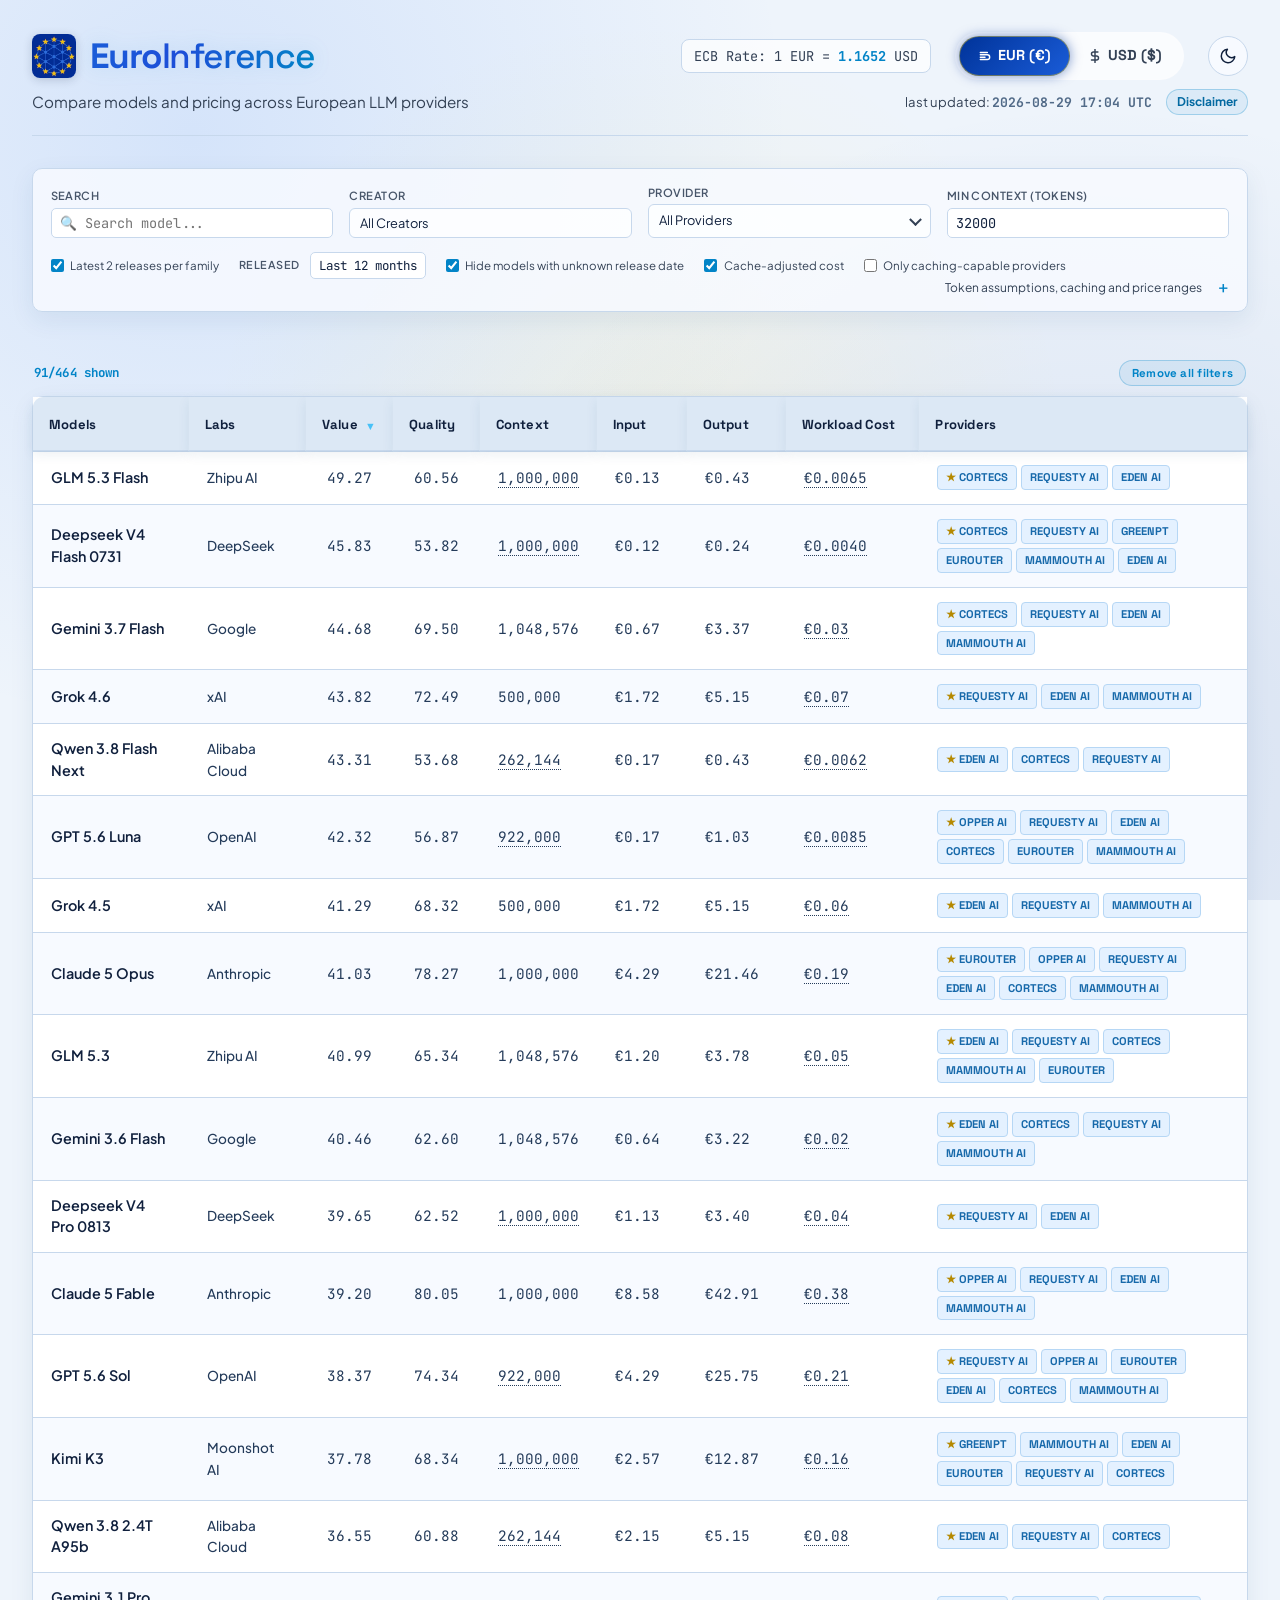
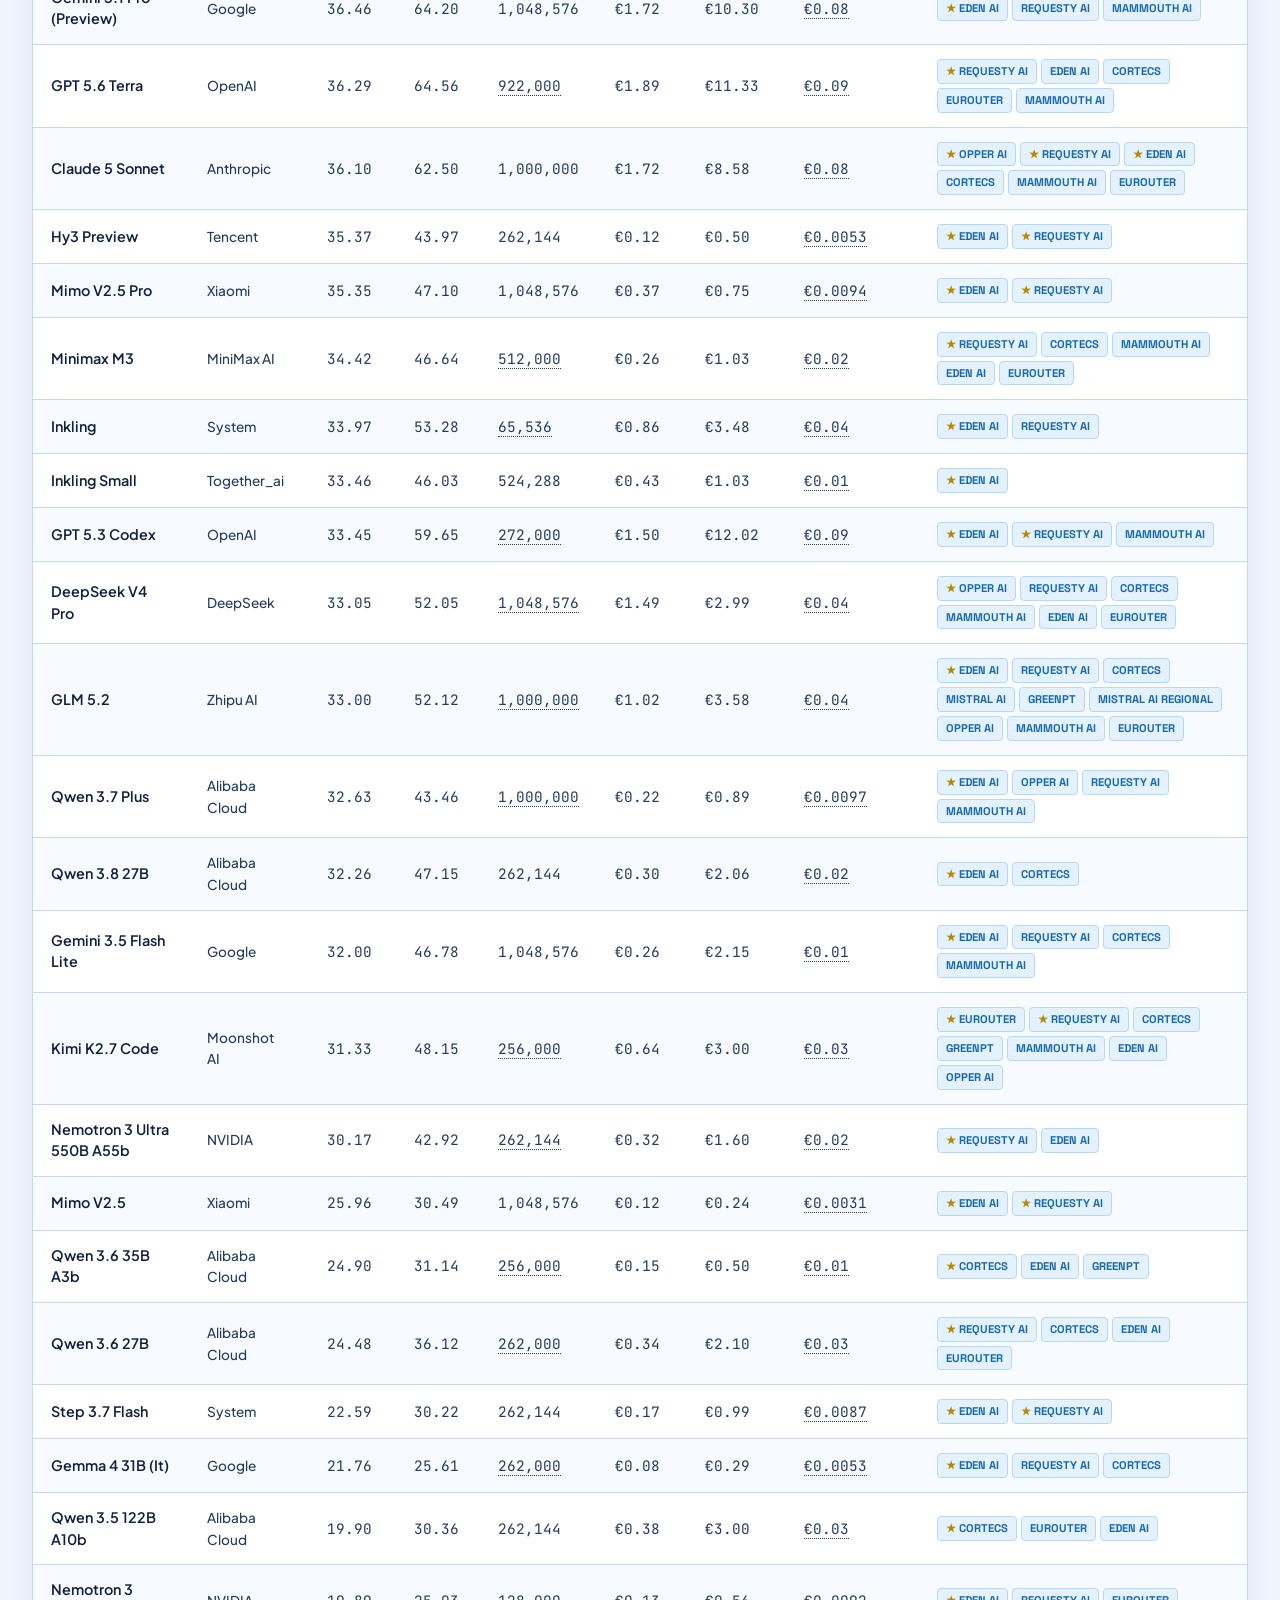
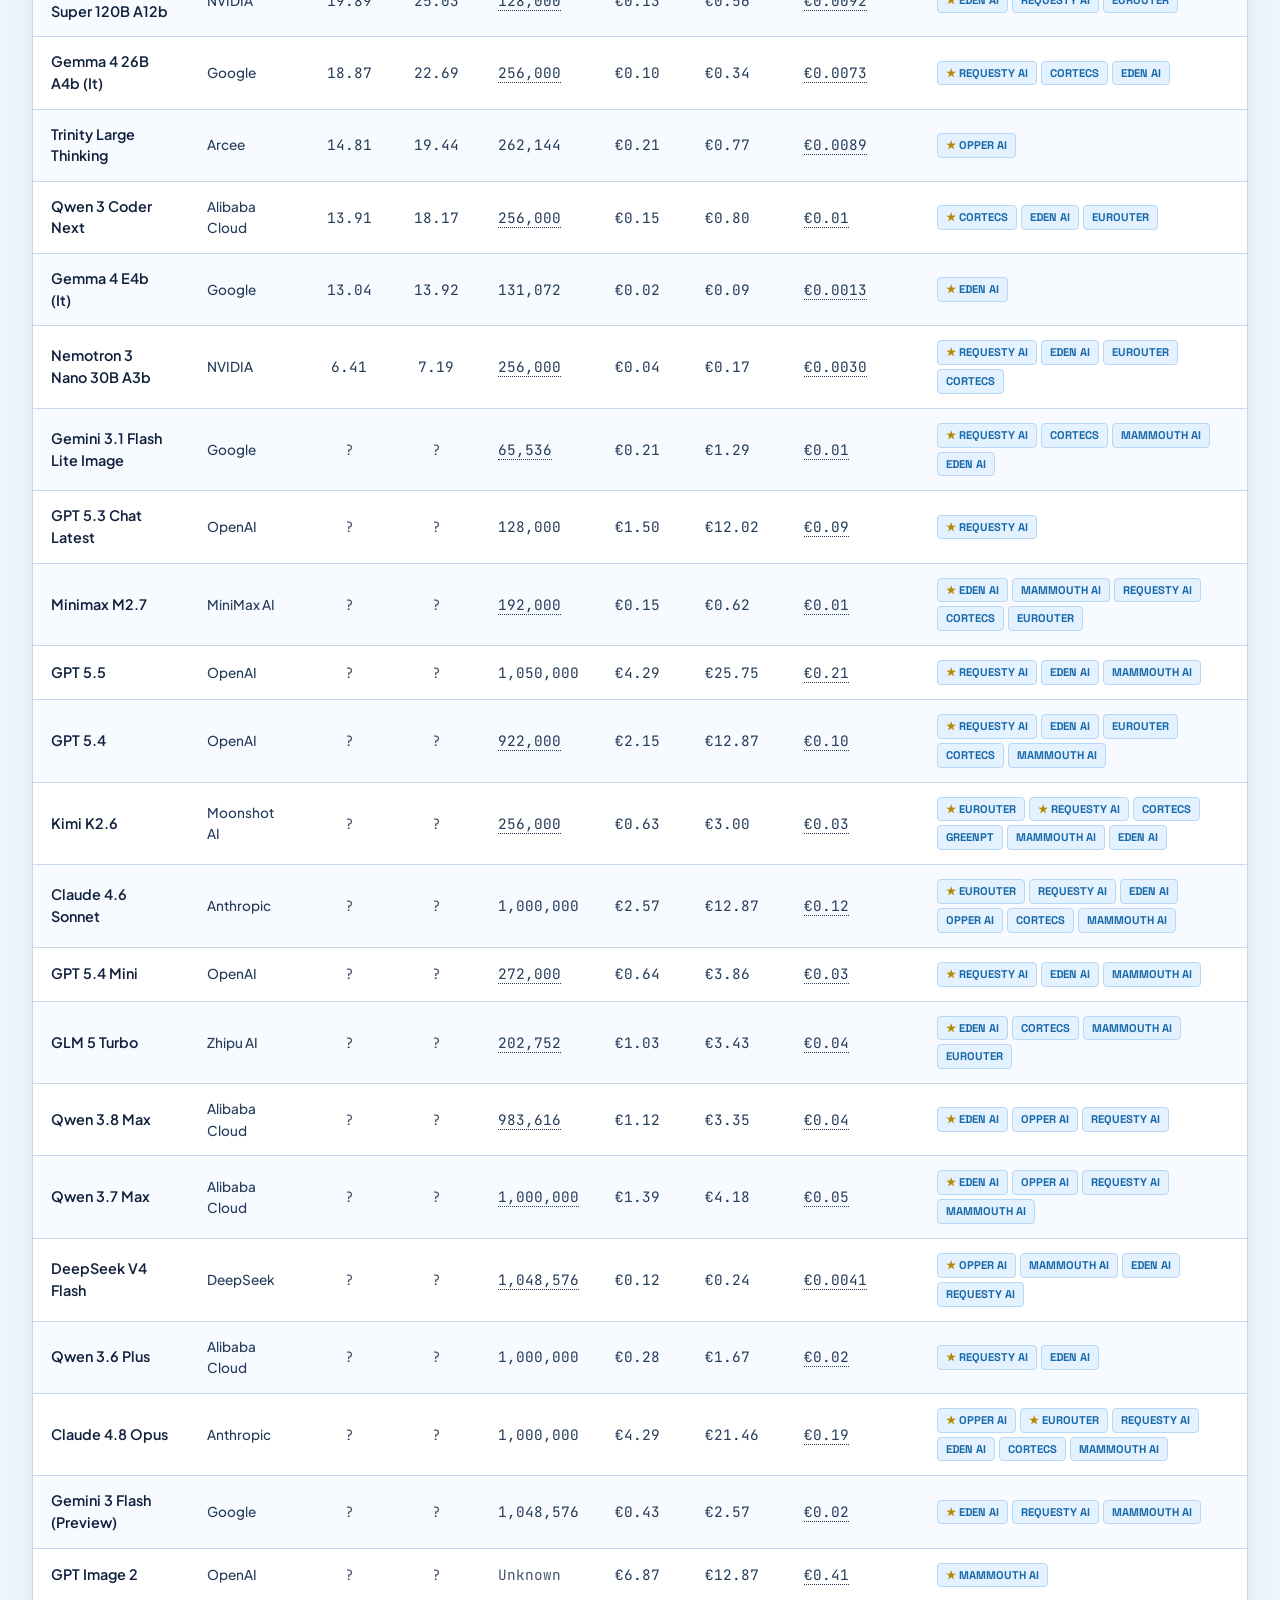
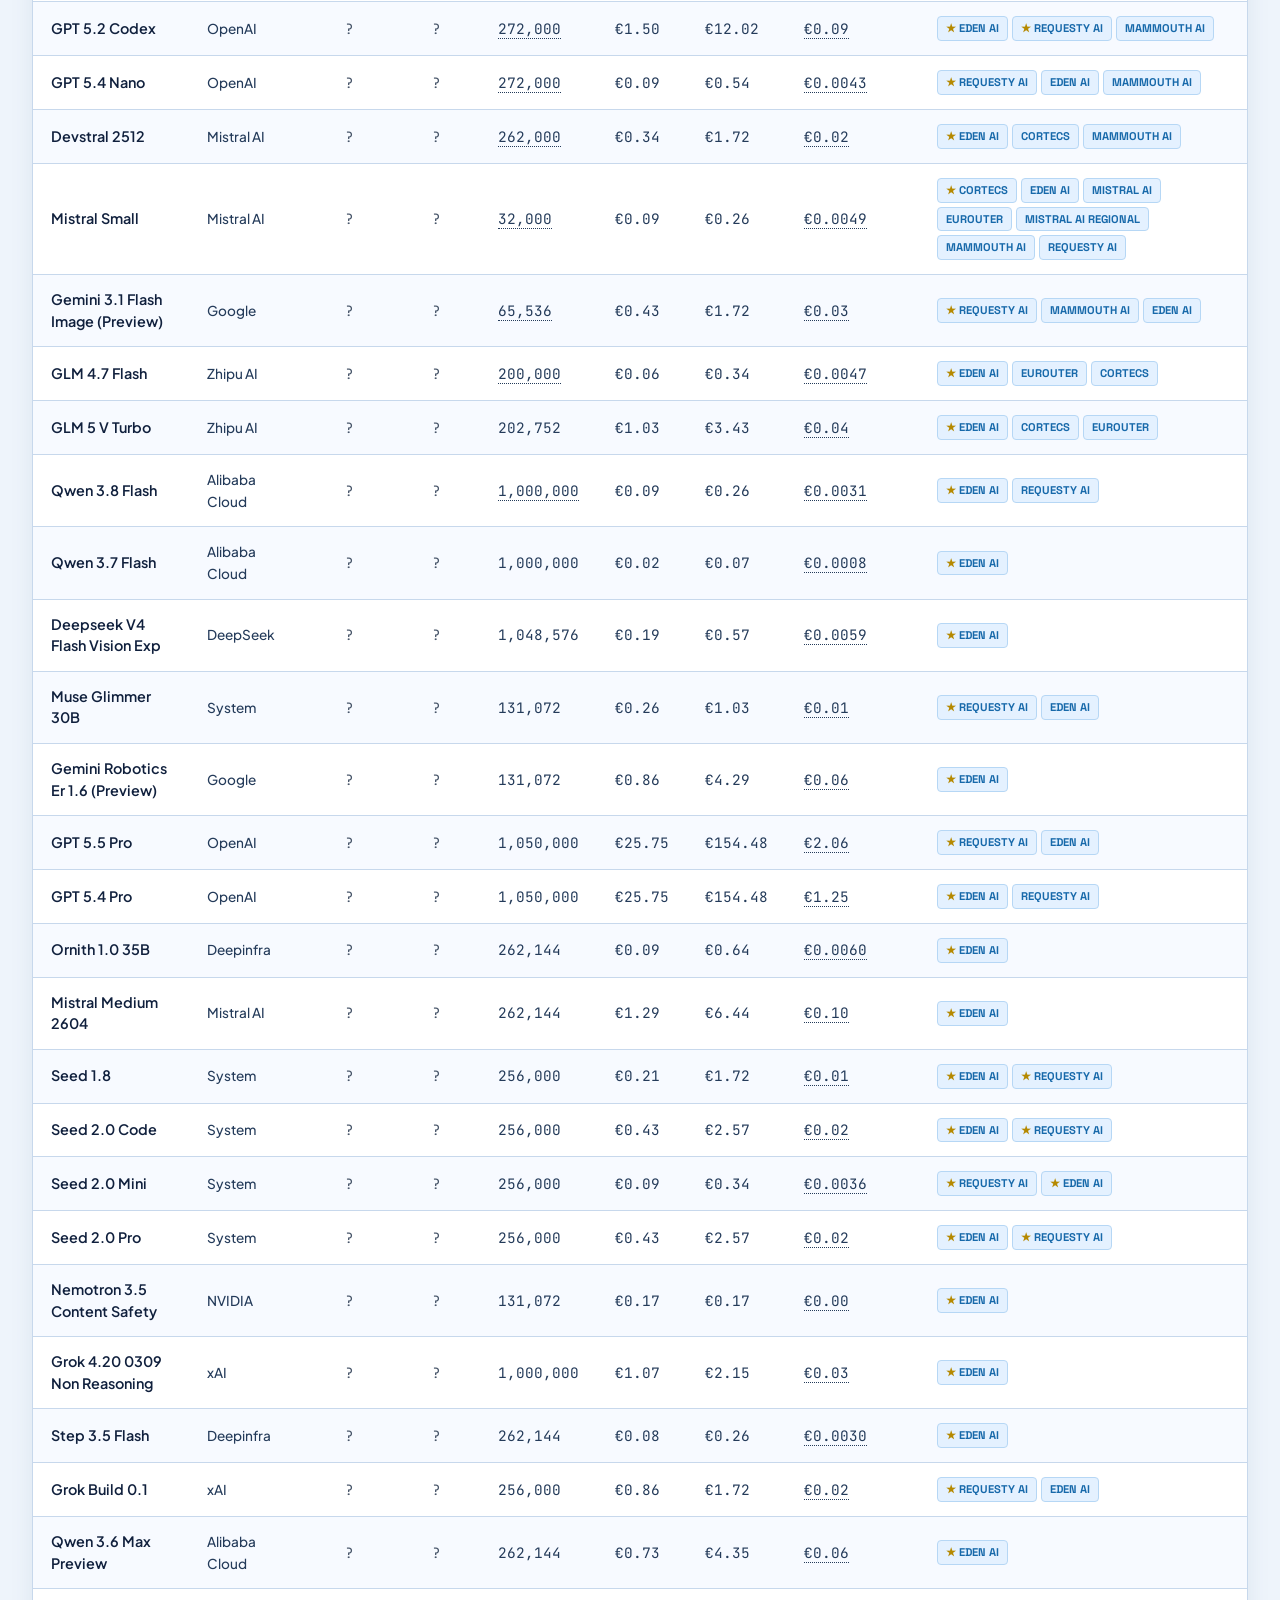
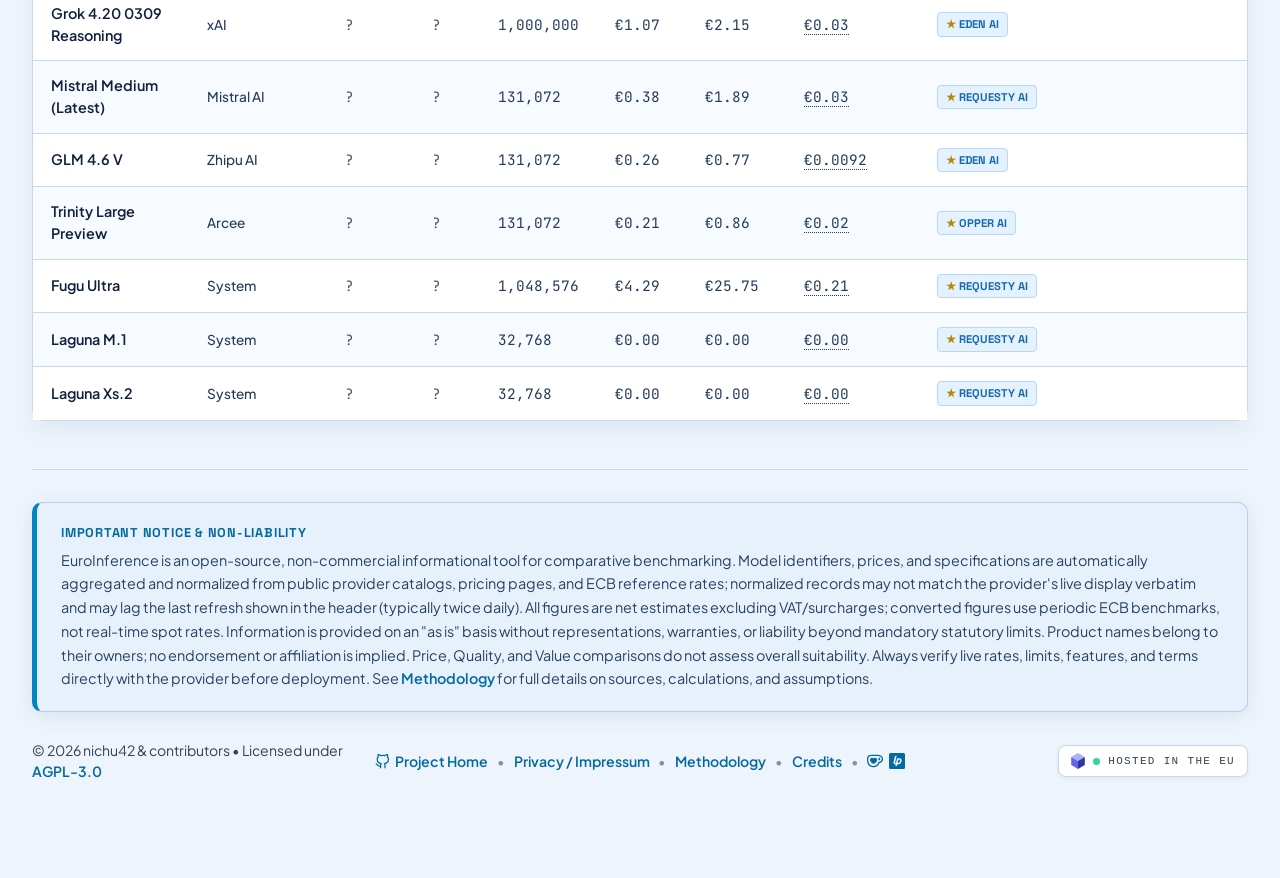
==== commit db4dd35d: "feat: add Ko-fi and Liberapay donation links to footer Inline Simple Icons CC0 SVGs for Ko-fi/Libera" ====
--- a/index.html
+++ b/index.html
@@ -295,6 +295,8 @@
           <a href="methodology.html" class="footer-link">Methodology</a>
           <span aria-hidden="true" style="margin:0 0.55rem;opacity:0.55;">•</span>
           <a href="credits.html" class="footer-link">Credits</a>
+          <span aria-hidden="true" style="margin:0 0.55rem;opacity:0.55;">•</span>
+          <span class="footer-donate" style="display:inline-flex; align-items:center; gap:0.35rem;"><a href="https://ko-fi.com/nichu42" target="_blank" rel="noopener noreferrer" class="footer-link footer-donate-link" title="Support on Ko-fi" aria-label="Support on Ko-fi" style="display:inline-flex;"><svg width="16" height="16" viewBox="0 0 24 24" fill="currentColor" aria-hidden="true"><path d="M11.351 2.715c-2.7 0-4.986.025-6.83.26C2.078 3.285 0 5.154 0 8.61c0 3.506.182 6.13 1.585 8.493 1.584 2.701 4.233 4.182 7.662 4.182h.83c4.209 0 6.494-2.234 7.637-4a9.5 9.5 0 0 0 1.091-2.338C21.792 14.688 24 12.22 24 9.208v-.415c0-3.247-2.13-5.507-5.792-5.87-1.558-.156-2.65-.208-6.857-.208m0 1.947c4.208 0 5.09.052 6.571.182 2.624.311 4.13 1.584 4.13 4v.39c0 2.156-1.792 3.844-3.87 3.844h-.935l-.156.649c-.208 1.013-.597 1.818-1.039 2.546-.909 1.428-2.545 3.064-5.922 3.064h-.805c-2.571 0-4.831-.883-6.078-3.195-1.09-2-1.298-4.155-1.298-7.506 0-2.181.857-3.402 3.012-3.714 1.533-.233 3.559-.26 6.39-.26m6.547 2.287c-.416 0-.65.234-.65.546v2.935c0 .311.234.545.65.545 1.324 0 2.051-.754 2.051-2s-.727-2.026-2.052-2.026m-10.39.182c-1.818 0-3.013 1.48-3.013 3.142 0 1.533.858 2.857 1.949 3.897.727.701 1.87 1.429 2.649 1.896a1.47 1.47 0 0 0 1.507 0c.78-.467 1.922-1.195 2.623-1.896 1.117-1.039 1.974-2.364 1.974-3.897 0-1.662-1.247-3.142-3.039-3.142-1.065 0-1.792.545-2.338 1.298-.493-.753-1.246-1.298-2.312-1.298"/></svg></a><a href="https://liberapay.com/nichu42/" target="_blank" rel="noopener noreferrer" class="footer-link footer-donate-link" title="Support on Liberapay" aria-label="Support on Liberapay" style="display:inline-flex;"><svg width="16" height="16" viewBox="0 0 24 24" fill="currentColor" aria-hidden="true"><path d="M2.32 0A2.321 2.321 0 0 0 0 2.32v19.36A2.321 2.321 0 0 0 2.32 24h19.36A2.32 2.32 0 0 0 24 21.68V2.32A2.32 2.32 0 0 0 21.68 0zm9.208 3.98l-2.27 9.405a2.953 2.953 0 0 0-.073.539.853.853 0 0 0 .09.432.7.7 0 0 0 .334.302c.157.077.378.126.661.147l-.49 2.008c-.772 0-1.38-.1-1.82-.3-.441-.203-.757-.477-.947-.826a2.391 2.391 0 0 1-.278-1.2c.005-.452.068-.933.188-1.445l2.074-8.67zm3.9 3.888c.61 0 1.135.092 1.576.277.44.185.802.438 1.085.76.283.32.493.696.629 1.126.136.43.204.89.204 1.379v.001c0 .794-.13 1.52-.392 2.179a5.16 5.16 0 0 1-1.086 1.706 4.84 4.84 0 0 1-1.665 1.118c-.648.267-1.353.4-2.114.4-.37 0-.74-.033-1.11-.098l-.735 2.956H9.403l2.71-11.298c.435-.13.934-.248 1.494-.351a10.045 10.045 0 0 1 1.821-.155zm-.31 2.041a4.67 4.67 0 0 0-.98.098l-1.143 4.752c.185.044.413.065.685.065.425 0 .812-.079 1.16-.237a2.556 2.556 0 0 0 .89-.661c.244-.283.435-.623.571-1.02a4.03 4.03 0 0 0 .204-1.315c0-.468-.104-.865-.31-1.192-.207-.326-.566-.49-1.077-.49z"/></svg></a></span>
         </div>
         <div class="footer-right-col">
           <a href="https://deploybase.eu" rel="noopener" class="deploybase-badge"><svg width="14" height="16" viewBox="0 0 34 40" aria-hidden="true"><path d="M17 0 L34 10 L17 20 L0 10Z" fill="#a5b4fc"/><path d="M0 10 L17 20 L17 40 L0 30Z" fill="#6366f1"/><path d="M17 20 L34 10 L34 30 L17 40Z" fill="#3730a3"/></svg><span style="display:inline-block;width:7px;height:7px;border-radius:50%;background:#34d399"></span>Hosted in the EU</a>
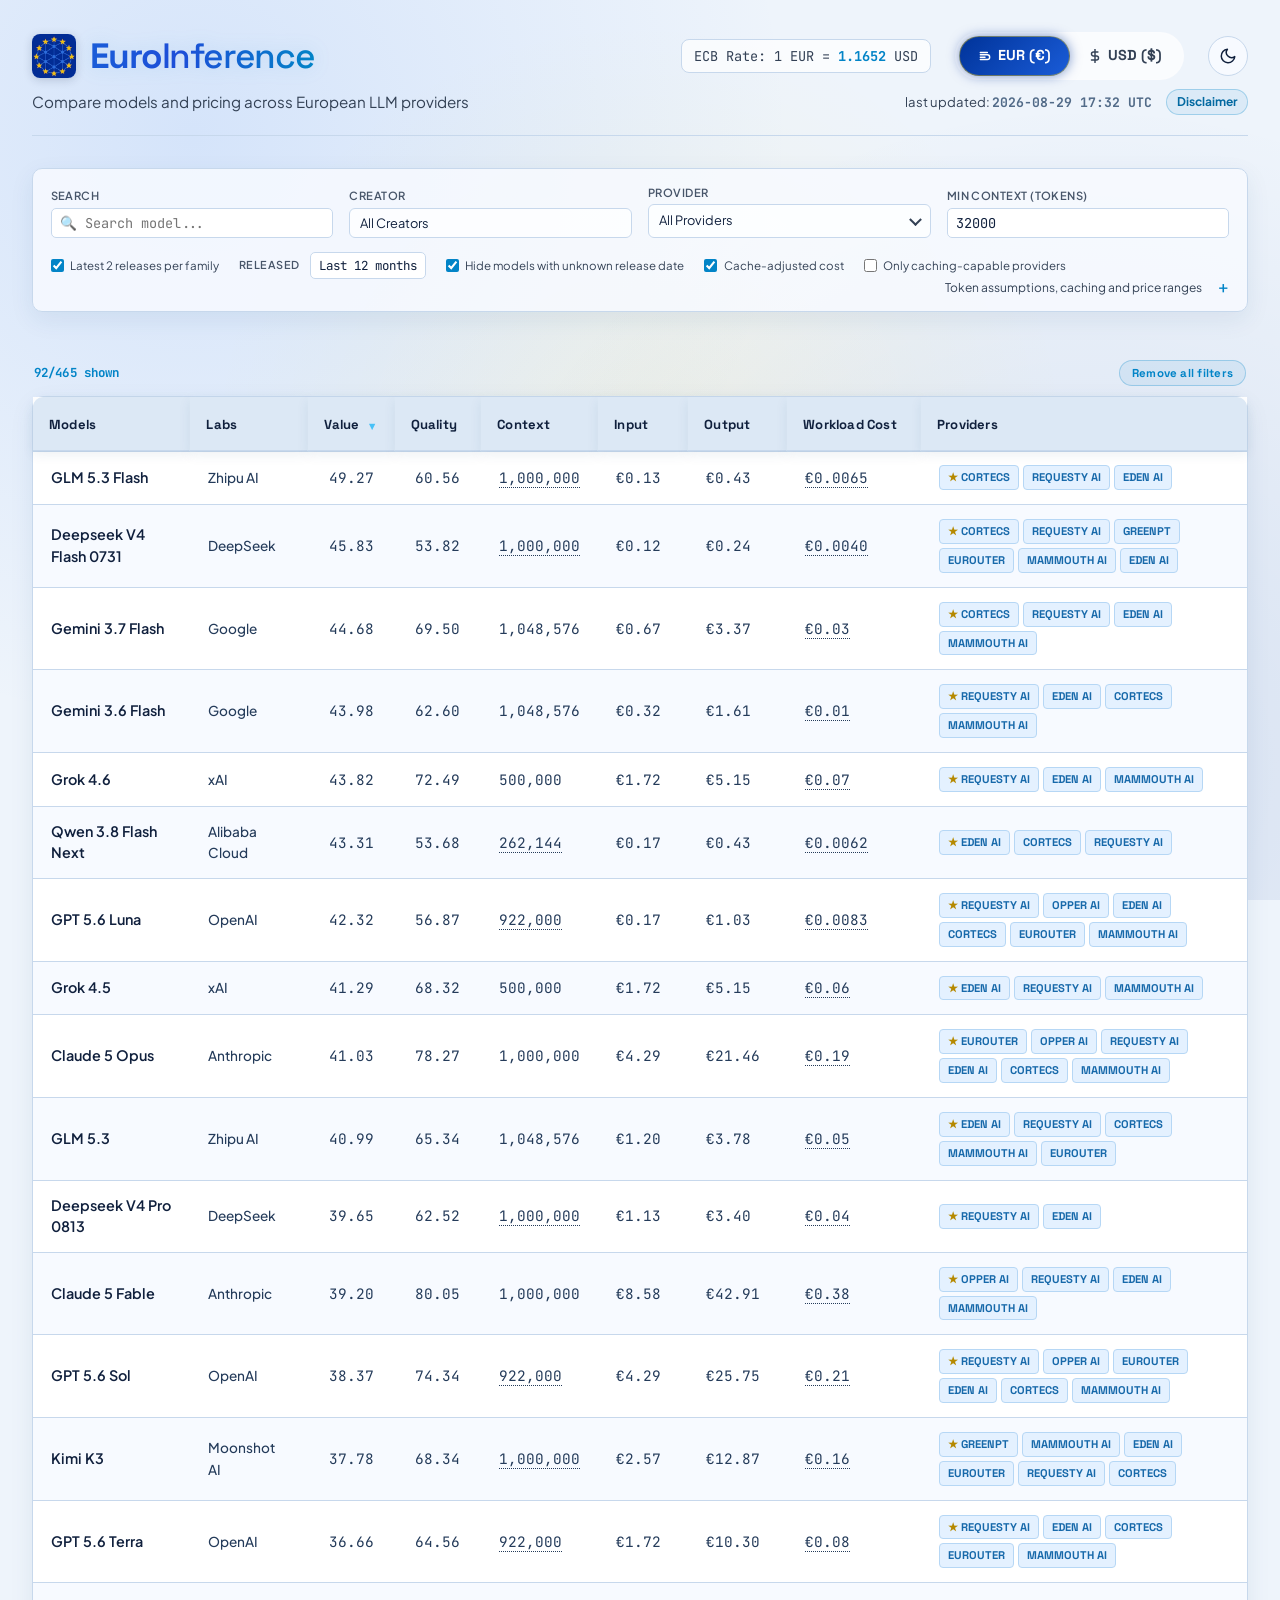
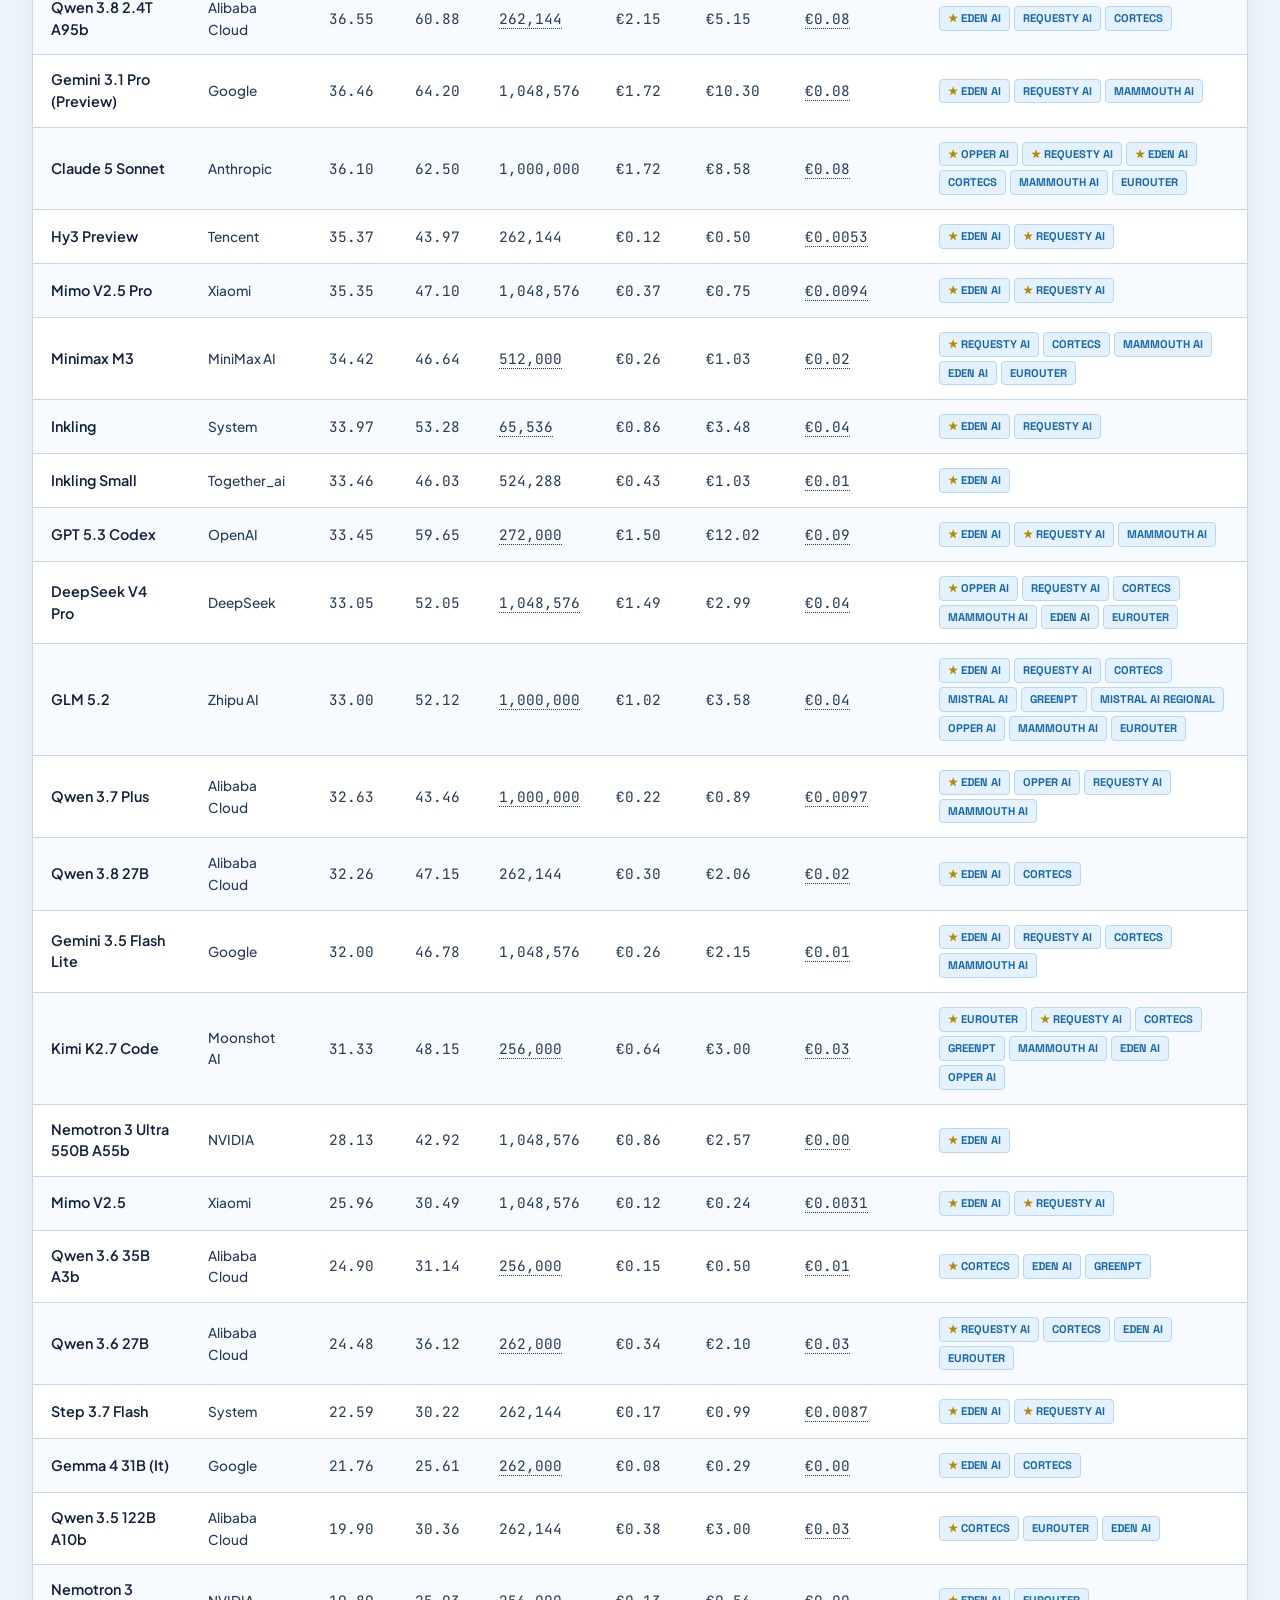
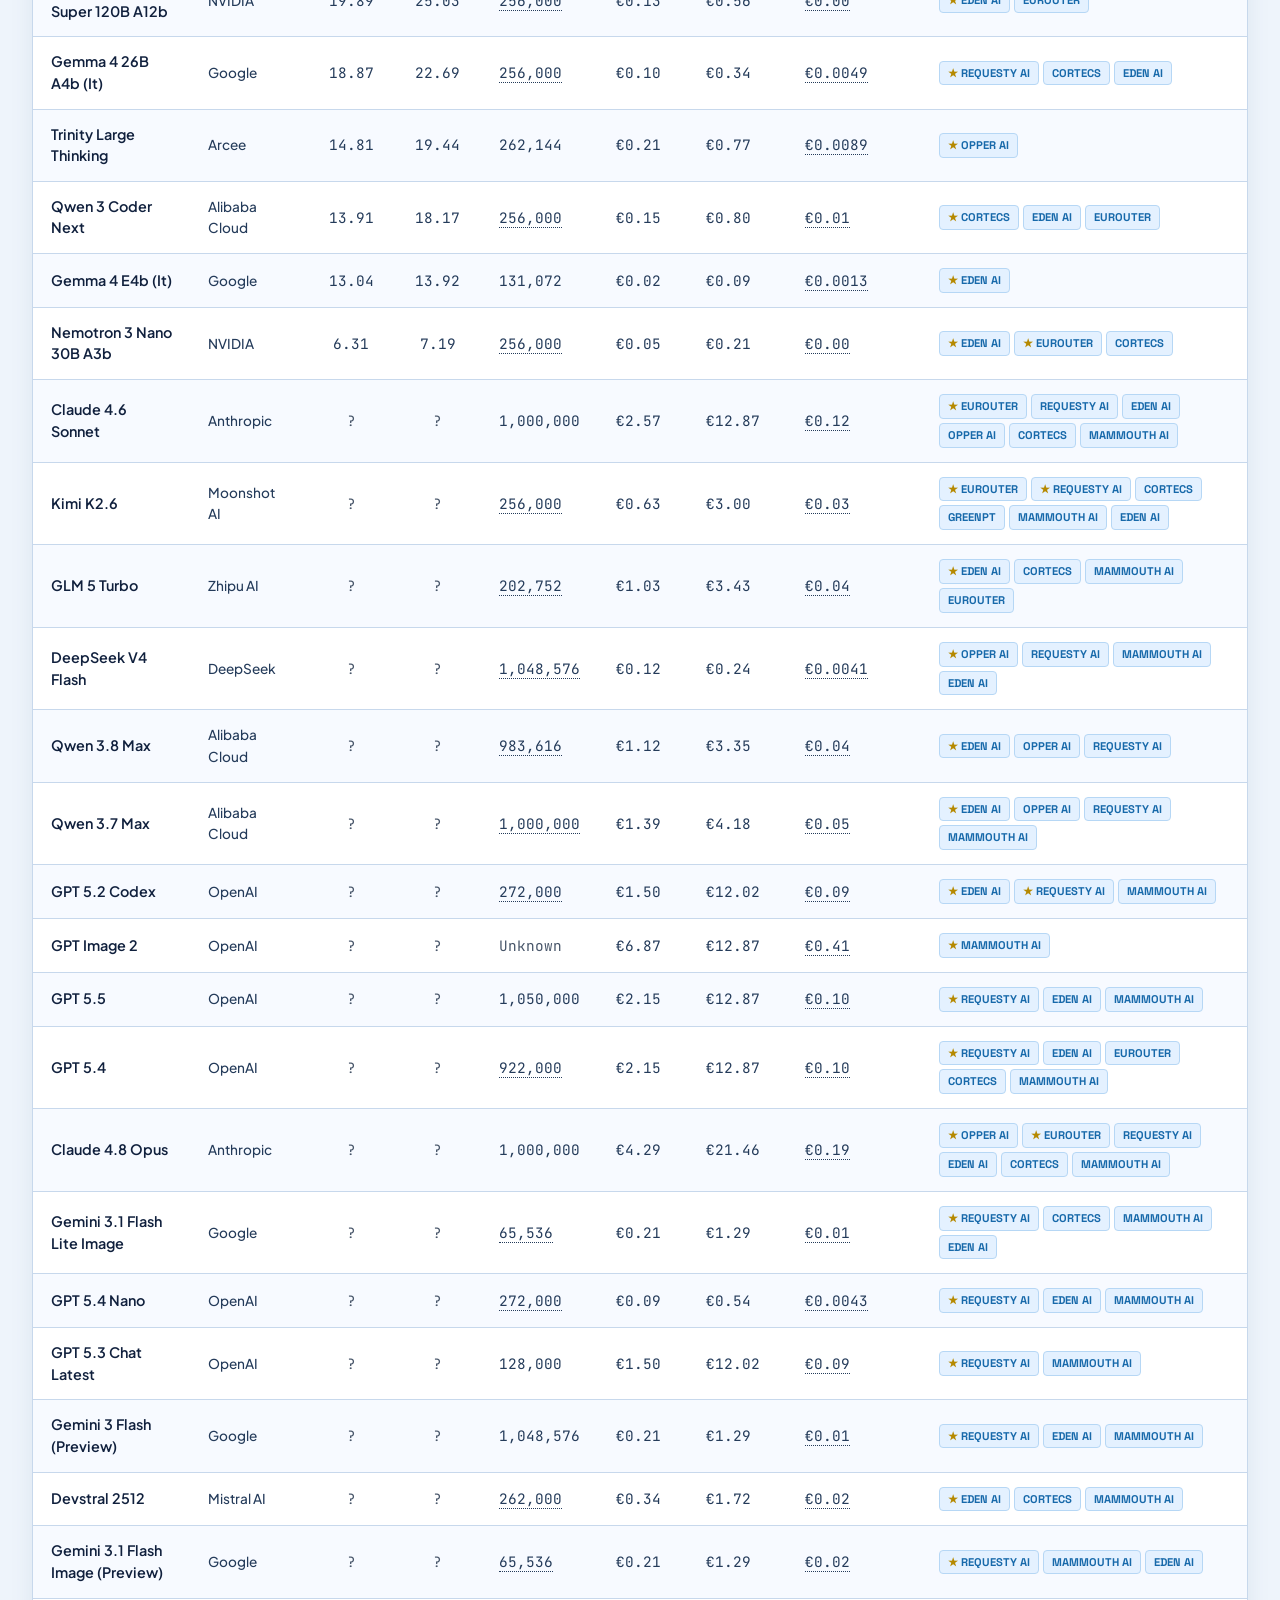
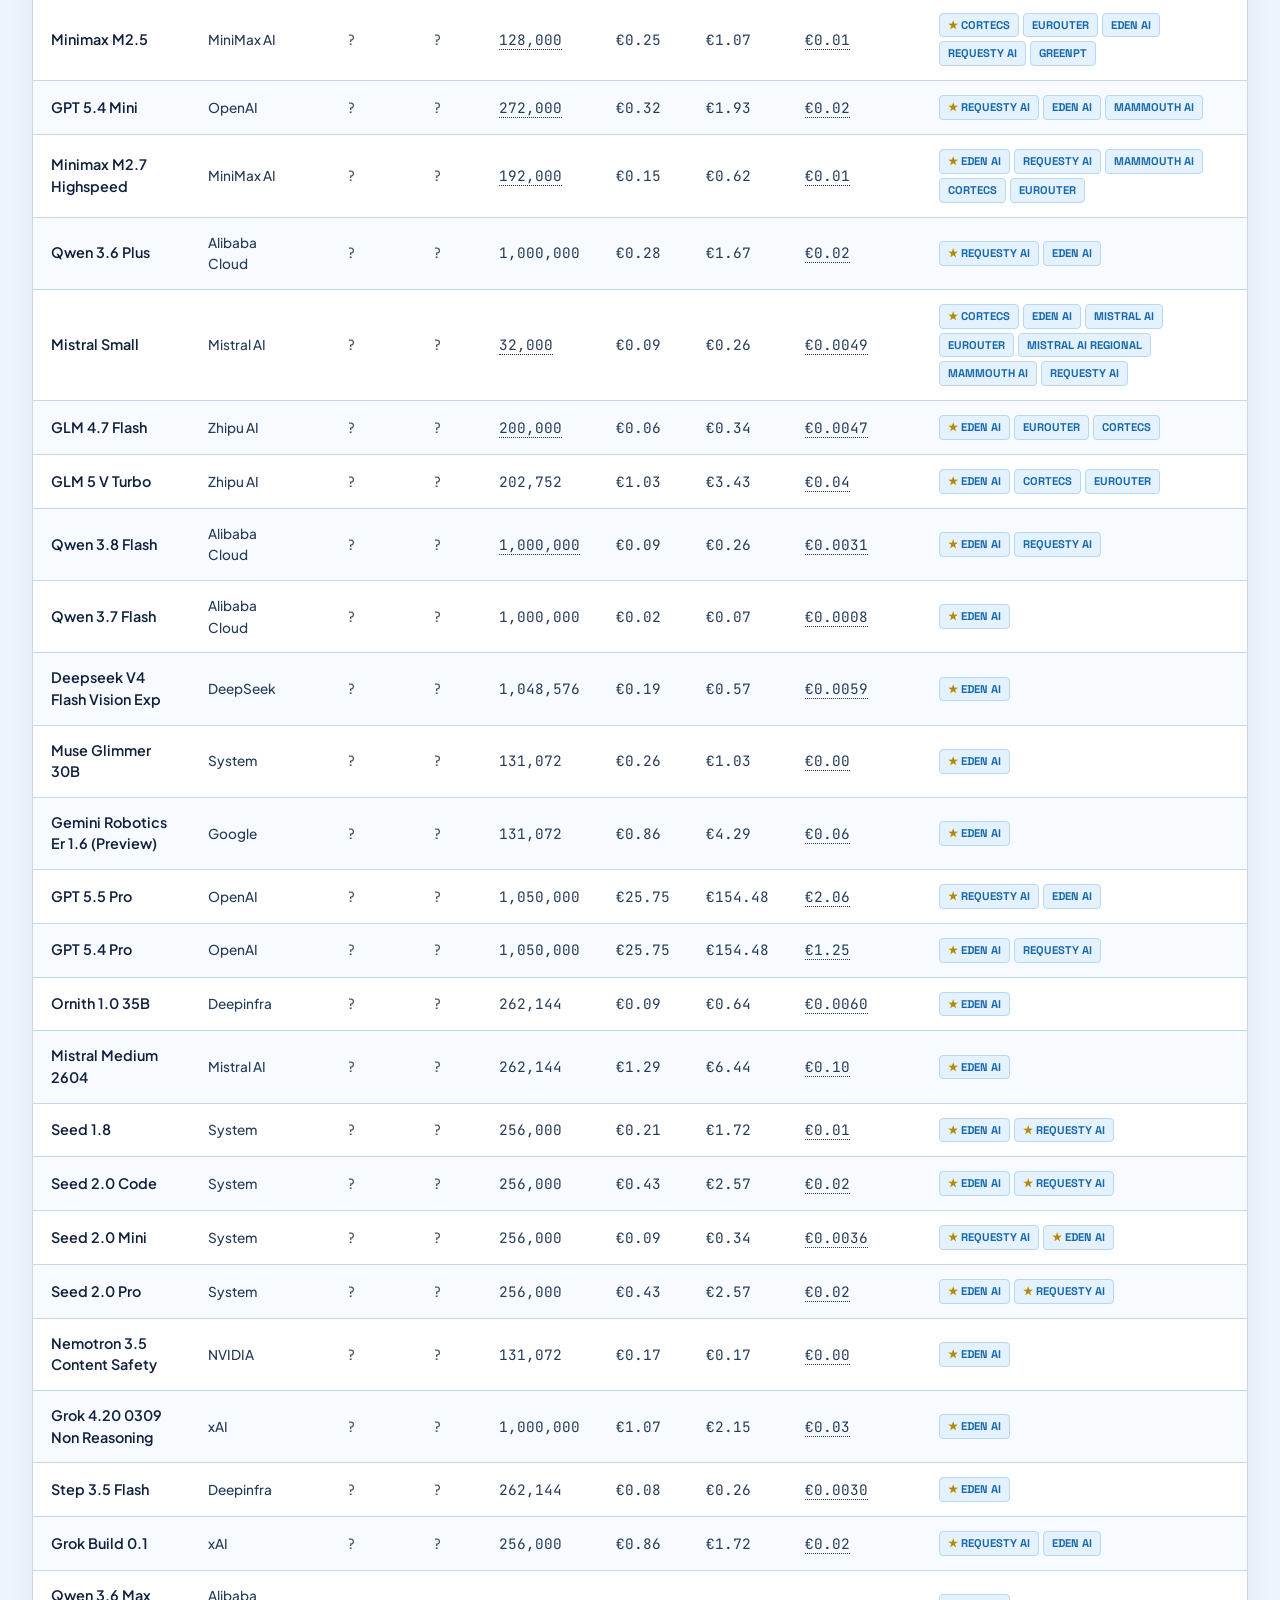
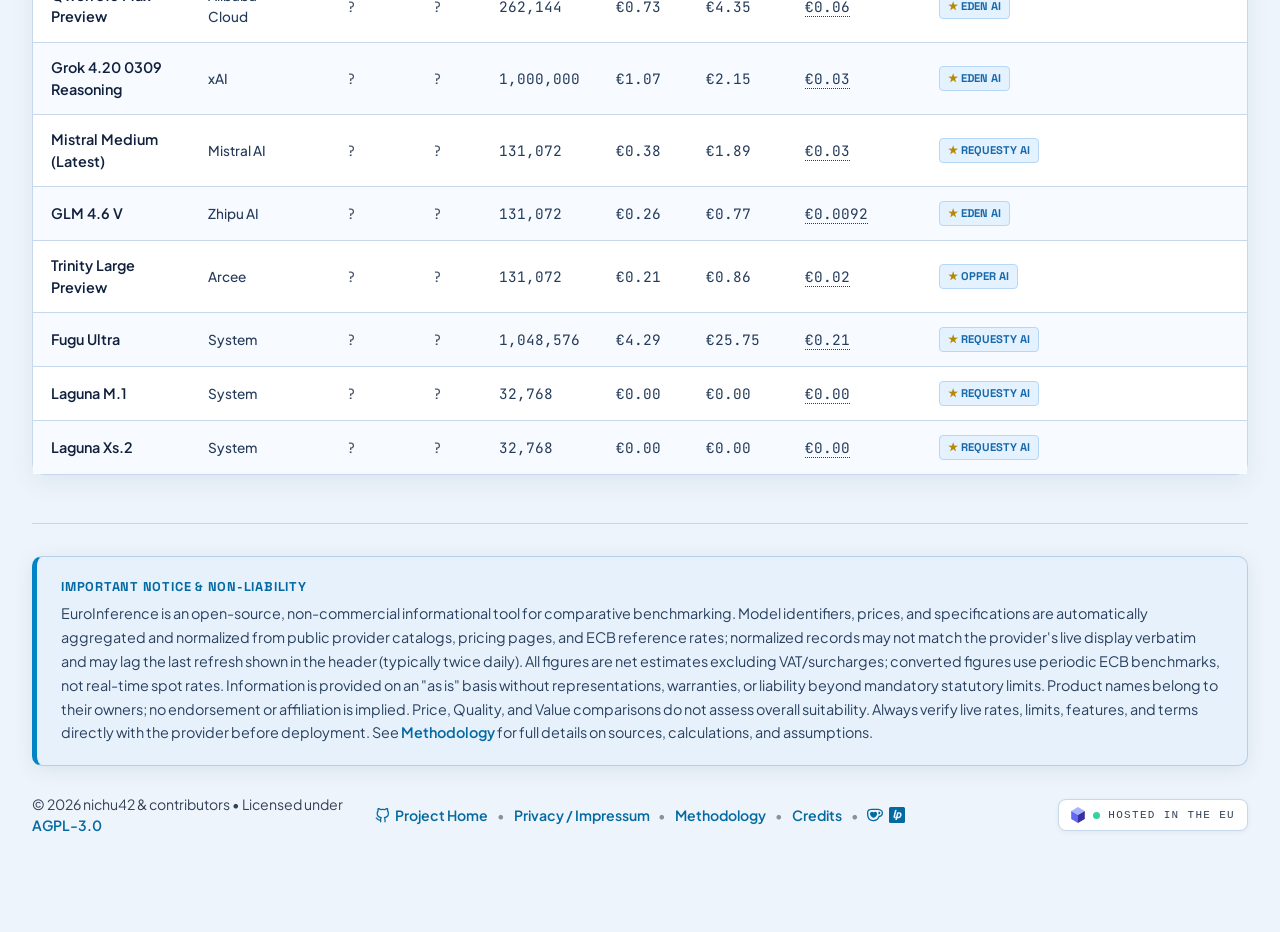
==== commit 20a14a20: "fix: remove 'open' qualifier from link preview and README tagline og:description and README now say " ====
--- a/index.html
+++ b/index.html
@@ -17,7 +17,7 @@
   <meta name="theme-color" content="#0b1020" media="(prefers-color-scheme: dark)">
   <meta name="theme-color" content="#ffffff" media="(prefers-color-scheme: light)">
   <meta property="og:title" content="EuroInference | Multi-Provider LLM Pricing Compare">
-  <meta property="og:description" content="Compare open LLM models, prices, context windows, and provider availability across European AI infrastructure — with Quality/Value scores, caching economics, and data-sovereignty badges.">
+  <meta property="og:description" content="Compare LLM models, prices, context windows, and provider availability across European AI infrastructure — with Quality/Value scores, caching economics, and data-sovereignty badges.">
   <meta property="og:url" content="https://euroinference.eu/">
   <meta property="og:type" content="website">
   <meta property="og:site_name" content="EuroInference">
@@ -299,7 +299,7 @@
           <span class="footer-donate" style="display:inline-flex; align-items:center; gap:0.35rem;"><a href="https://ko-fi.com/nichu42" target="_blank" rel="noopener noreferrer" class="footer-link footer-donate-link" title="Support on Ko-fi" aria-label="Support on Ko-fi" style="display:inline-flex;"><svg width="16" height="16" viewBox="0 0 24 24" fill="currentColor" aria-hidden="true"><path d="M11.351 2.715c-2.7 0-4.986.025-6.83.26C2.078 3.285 0 5.154 0 8.61c0 3.506.182 6.13 1.585 8.493 1.584 2.701 4.233 4.182 7.662 4.182h.83c4.209 0 6.494-2.234 7.637-4a9.5 9.5 0 0 0 1.091-2.338C21.792 14.688 24 12.22 24 9.208v-.415c0-3.247-2.13-5.507-5.792-5.87-1.558-.156-2.65-.208-6.857-.208m0 1.947c4.208 0 5.09.052 6.571.182 2.624.311 4.13 1.584 4.13 4v.39c0 2.156-1.792 3.844-3.87 3.844h-.935l-.156.649c-.208 1.013-.597 1.818-1.039 2.546-.909 1.428-2.545 3.064-5.922 3.064h-.805c-2.571 0-4.831-.883-6.078-3.195-1.09-2-1.298-4.155-1.298-7.506 0-2.181.857-3.402 3.012-3.714 1.533-.233 3.559-.26 6.39-.26m6.547 2.287c-.416 0-.65.234-.65.546v2.935c0 .311.234.545.65.545 1.324 0 2.051-.754 2.051-2s-.727-2.026-2.052-2.026m-10.39.182c-1.818 0-3.013 1.48-3.013 3.142 0 1.533.858 2.857 1.949 3.897.727.701 1.87 1.429 2.649 1.896a1.47 1.47 0 0 0 1.507 0c.78-.467 1.922-1.195 2.623-1.896 1.117-1.039 1.974-2.364 1.974-3.897 0-1.662-1.247-3.142-3.039-3.142-1.065 0-1.792.545-2.338 1.298-.493-.753-1.246-1.298-2.312-1.298"/></svg></a><a href="https://liberapay.com/nichu42/" target="_blank" rel="noopener noreferrer" class="footer-link footer-donate-link" title="Support on Liberapay" aria-label="Support on Liberapay" style="display:inline-flex;"><svg width="16" height="16" viewBox="0 0 24 24" fill="currentColor" aria-hidden="true"><path d="M2.32 0A2.321 2.321 0 0 0 0 2.32v19.36A2.321 2.321 0 0 0 2.32 24h19.36A2.32 2.32 0 0 0 24 21.68V2.32A2.32 2.32 0 0 0 21.68 0zm9.208 3.98l-2.27 9.405a2.953 2.953 0 0 0-.073.539.853.853 0 0 0 .09.432.7.7 0 0 0 .334.302c.157.077.378.126.661.147l-.49 2.008c-.772 0-1.38-.1-1.82-.3-.441-.203-.757-.477-.947-.826a2.391 2.391 0 0 1-.278-1.2c.005-.452.068-.933.188-1.445l2.074-8.67zm3.9 3.888c.61 0 1.135.092 1.576.277.44.185.802.438 1.085.76.283.32.493.696.629 1.126.136.43.204.89.204 1.379v.001c0 .794-.13 1.52-.392 2.179a5.16 5.16 0 0 1-1.086 1.706 4.84 4.84 0 0 1-1.665 1.118c-.648.267-1.353.4-2.114.4-.37 0-.74-.033-1.11-.098l-.735 2.956H9.403l2.71-11.298c.435-.13.934-.248 1.494-.351a10.045 10.045 0 0 1 1.821-.155zm-.31 2.041a4.67 4.67 0 0 0-.98.098l-1.143 4.752c.185.044.413.065.685.065.425 0 .812-.079 1.16-.237a2.556 2.556 0 0 0 .89-.661c.244-.283.435-.623.571-1.02a4.03 4.03 0 0 0 .204-1.315c0-.468-.104-.865-.31-1.192-.207-.326-.566-.49-1.077-.49z"/></svg></a></span>
         </div>
         <div class="footer-right-col">
-          <a href="https://deploybase.eu" rel="noopener" class="deploybase-badge"><svg width="14" height="16" viewBox="0 0 34 40" aria-hidden="true"><path d="M17 0 L34 10 L17 20 L0 10Z" fill="#a5b4fc"/><path d="M0 10 L17 20 L17 40 L0 30Z" fill="#6366f1"/><path d="M17 20 L34 10 L34 30 L17 40Z" fill="#3730a3"/></svg><span style="display:inline-block;width:7px;height:7px;border-radius:50%;background:#34d399"></span>Hosted in the EU</a>
+          <a href="https://deploybase.eu" target="_blank" rel="noopener noreferrer" class="deploybase-badge"><svg width="14" height="16" viewBox="0 0 34 40" aria-hidden="true"><path d="M17 0 L34 10 L17 20 L0 10Z" fill="#a5b4fc"/><path d="M0 10 L17 20 L17 40 L0 30Z" fill="#6366f1"/><path d="M17 20 L34 10 L34 30 L17 40Z" fill="#3730a3"/></svg><span style="display:inline-block;width:7px;height:7px;border-radius:50%;background:#34d399"></span>Hosted in the EU</a>
         </div>
       </div>
     </footer>
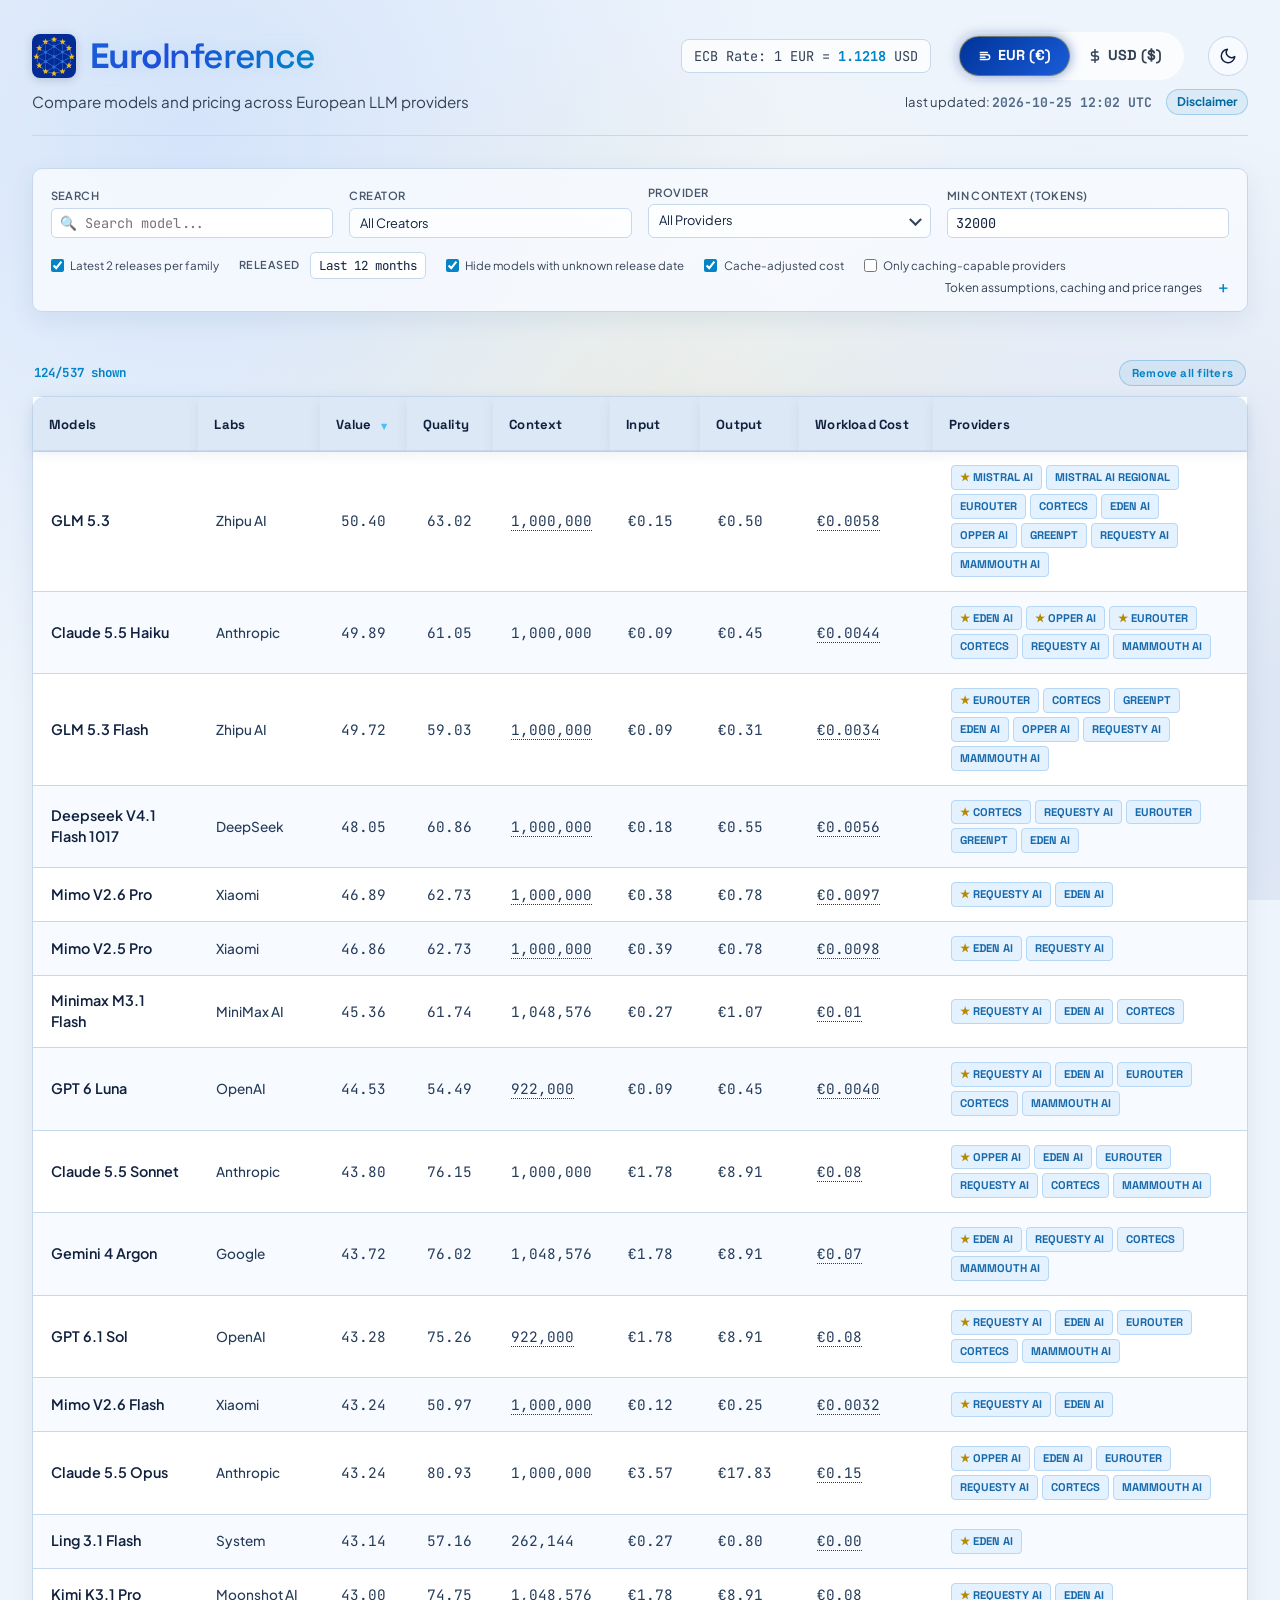
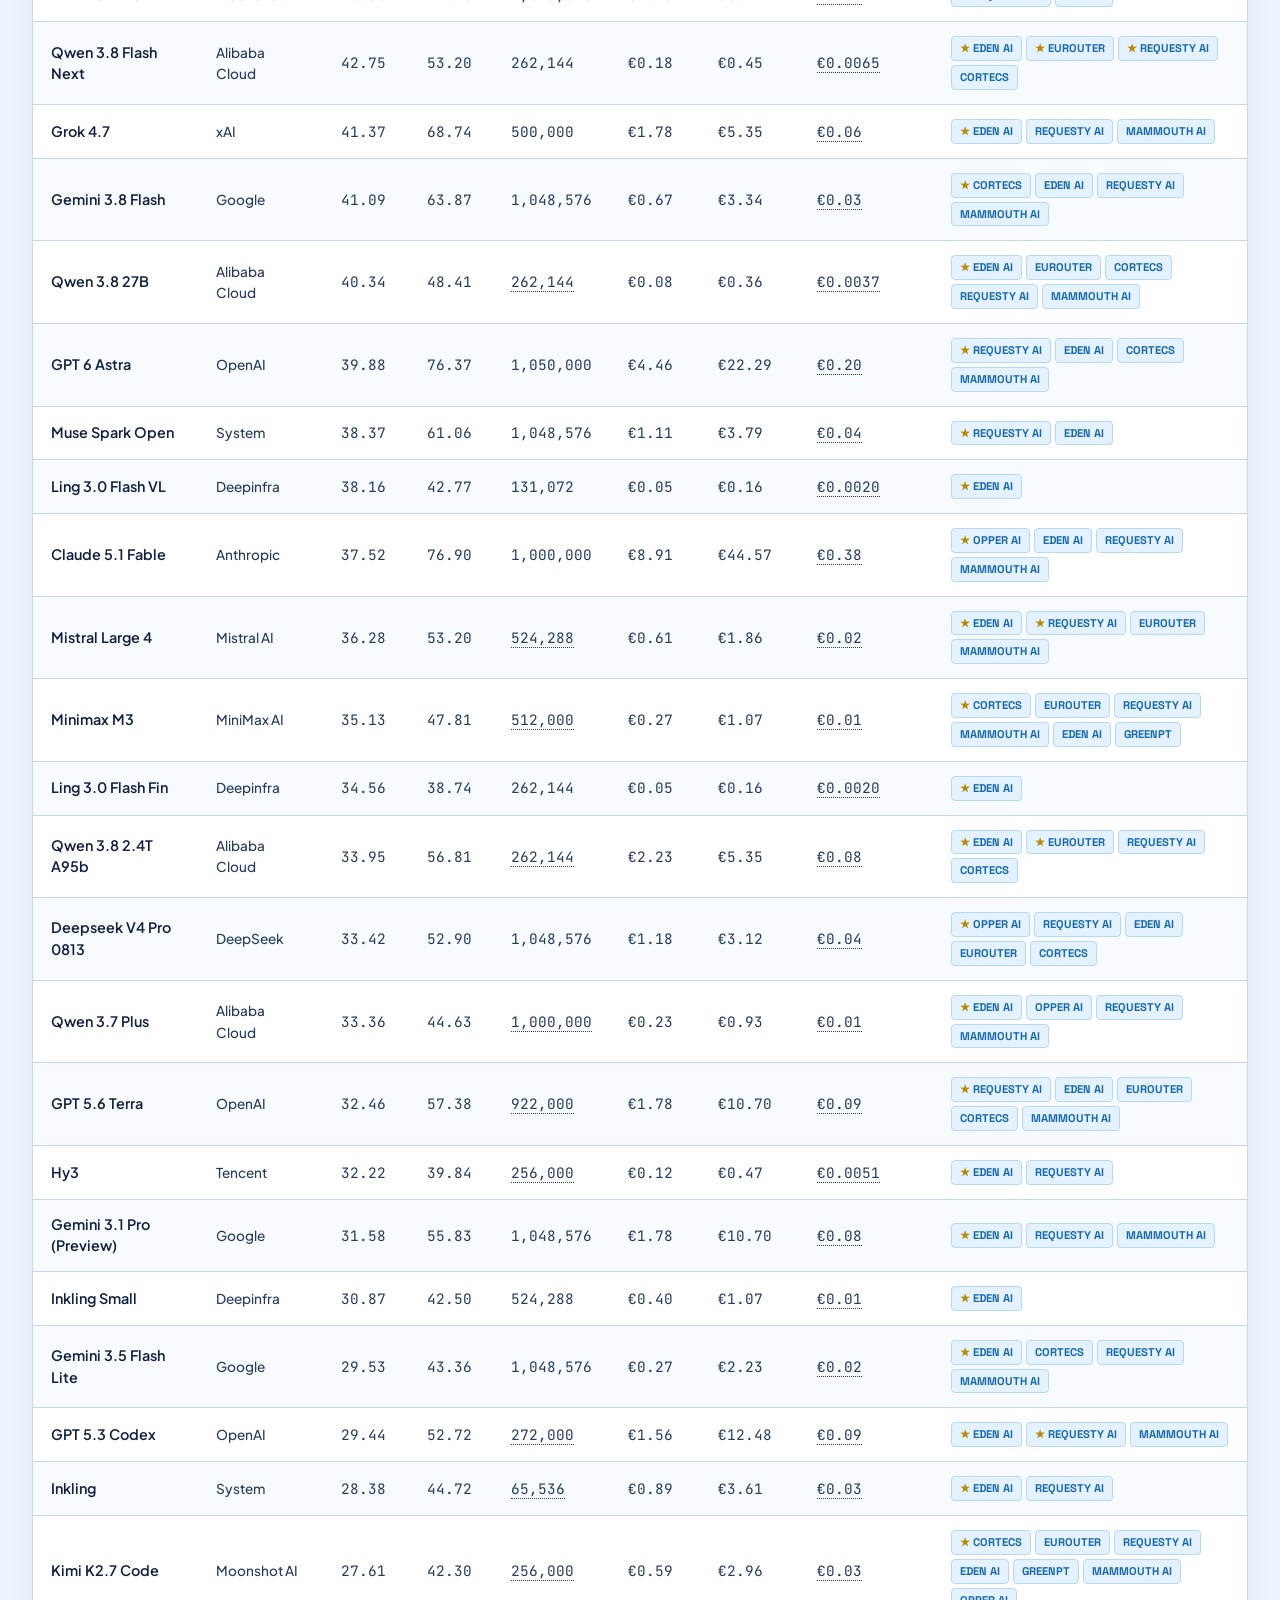
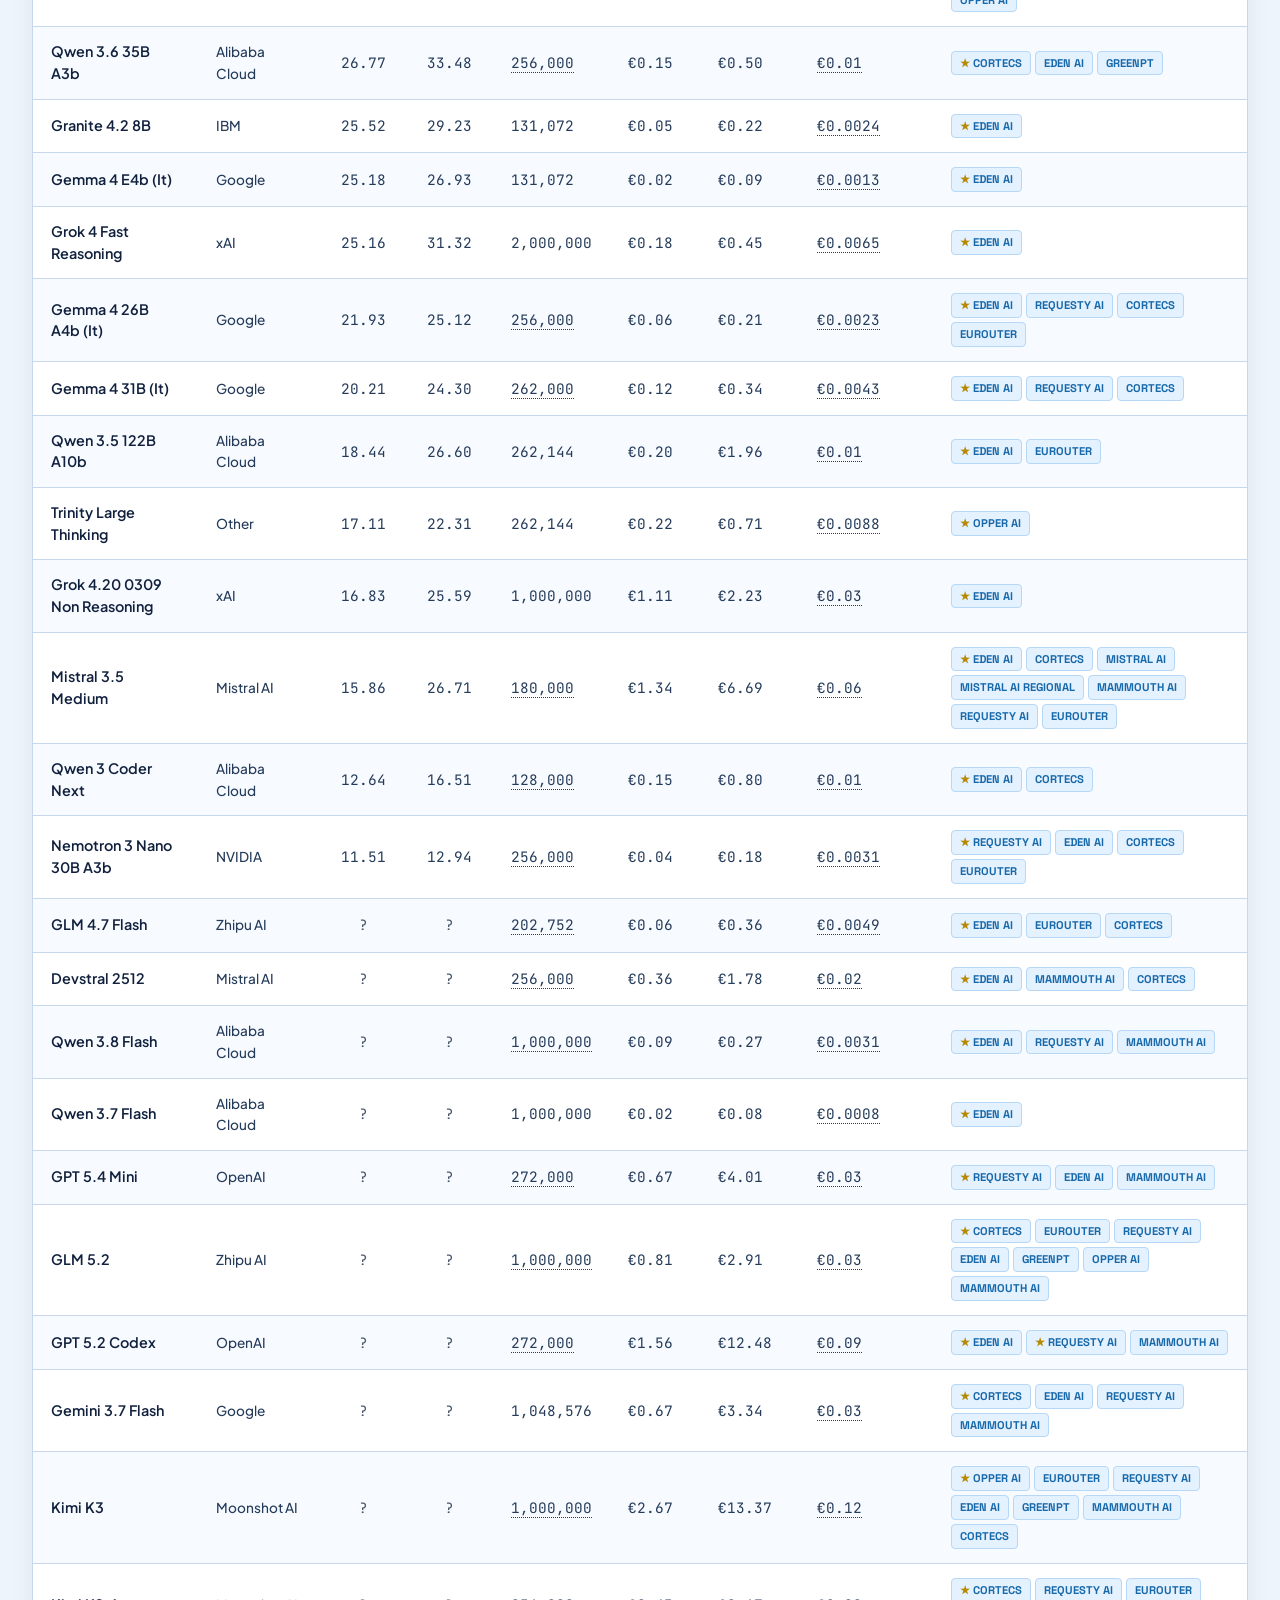
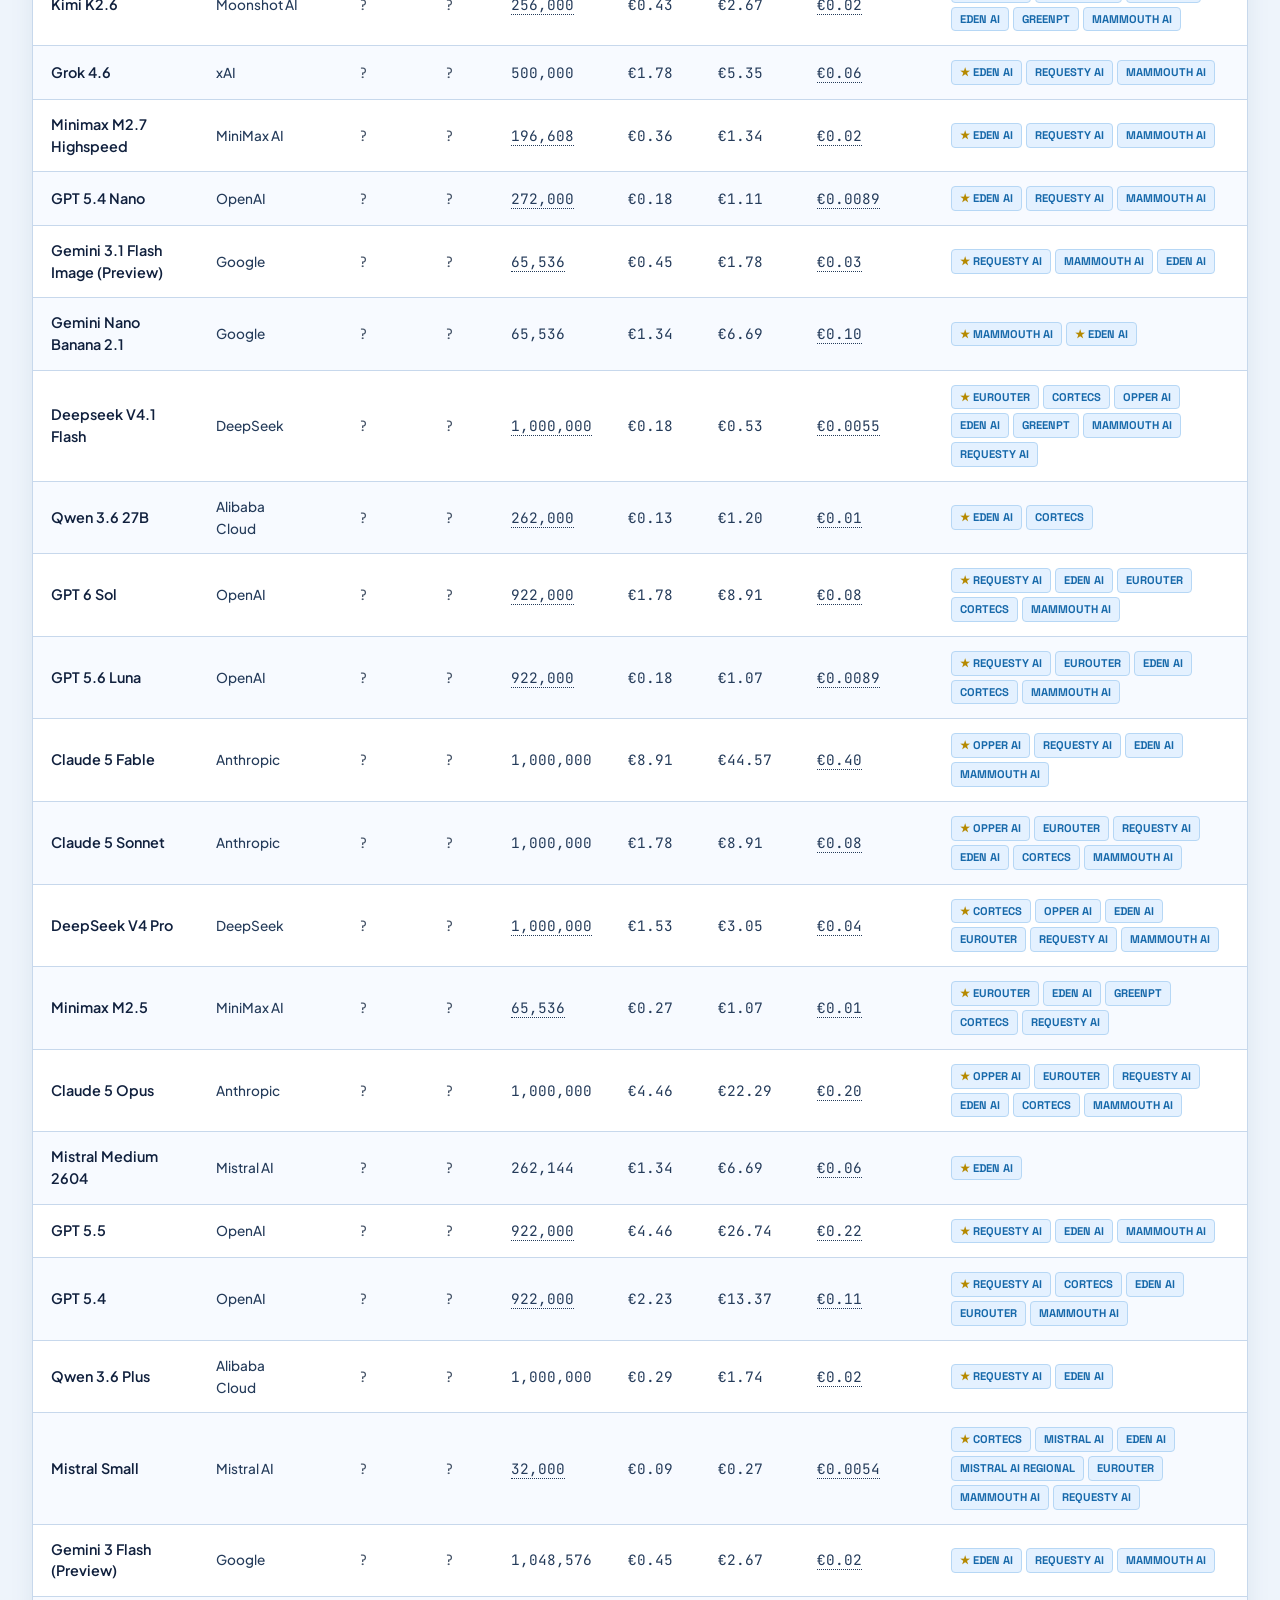
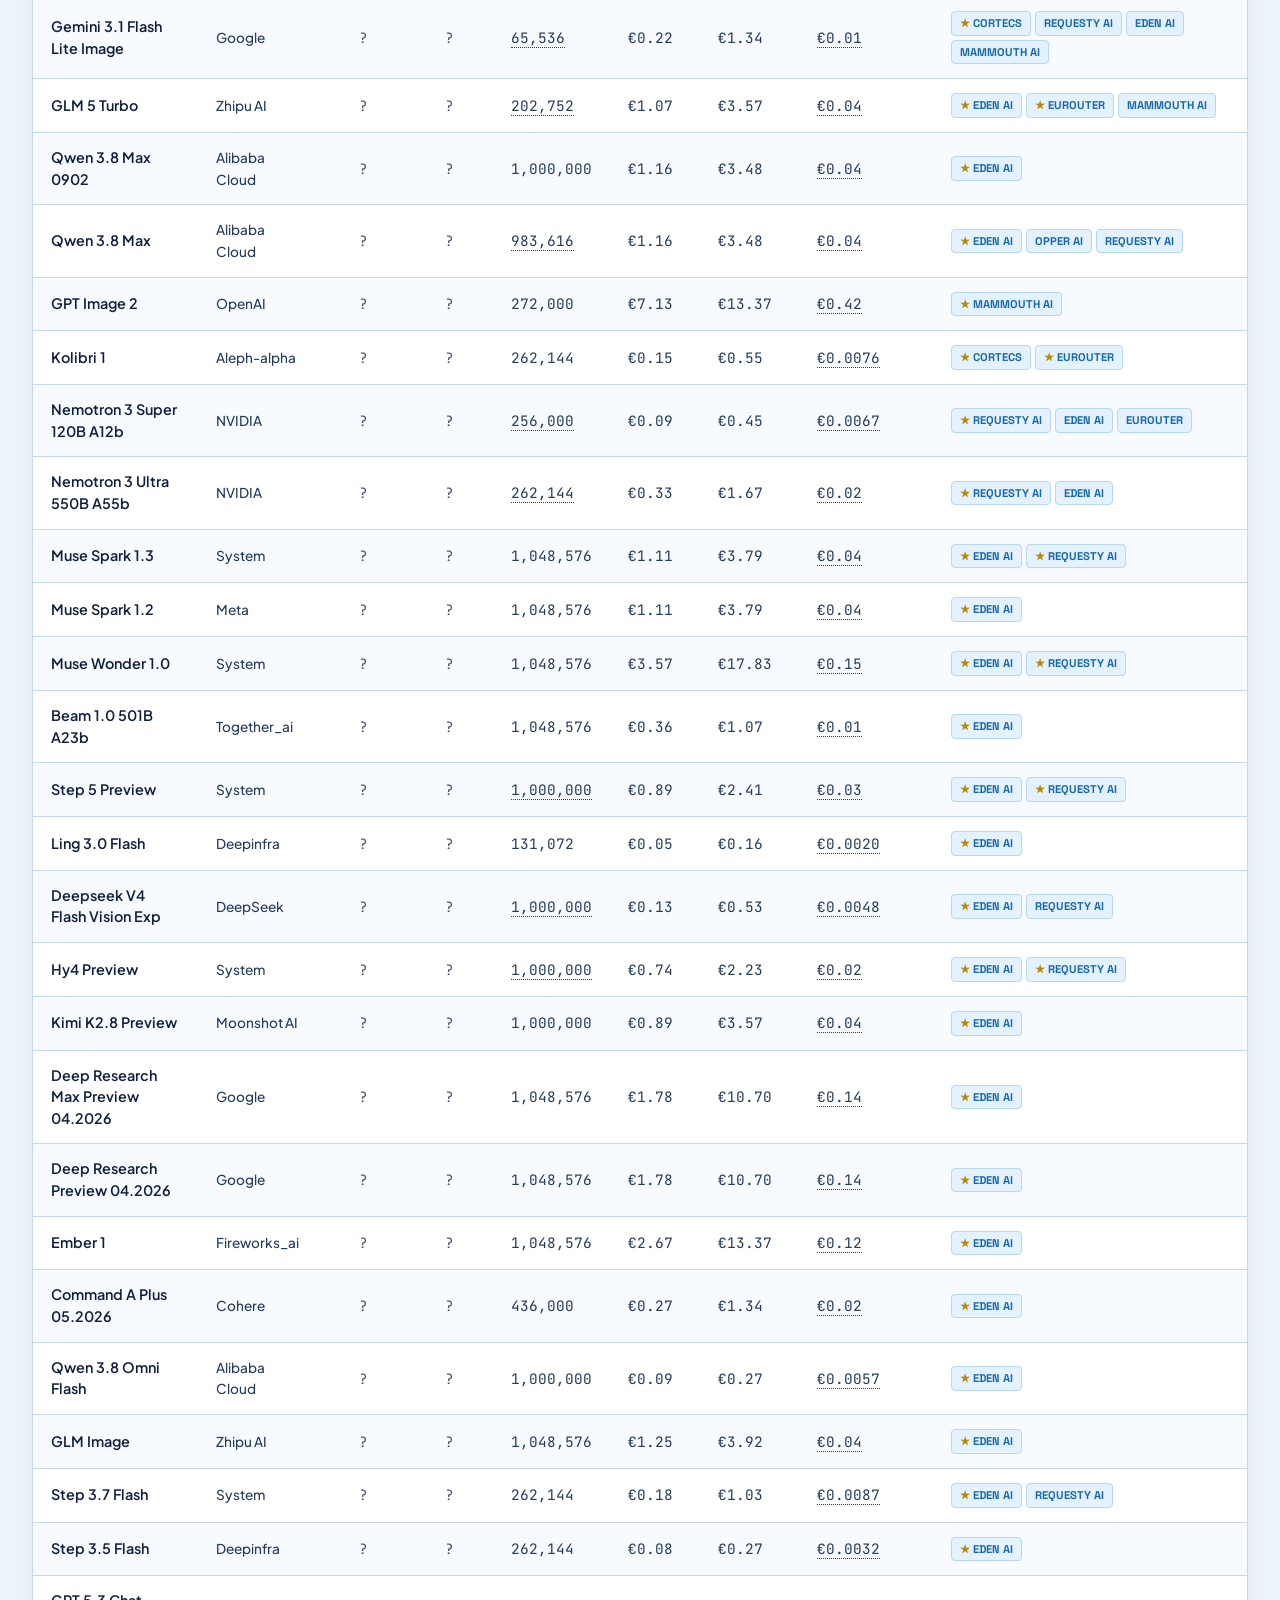
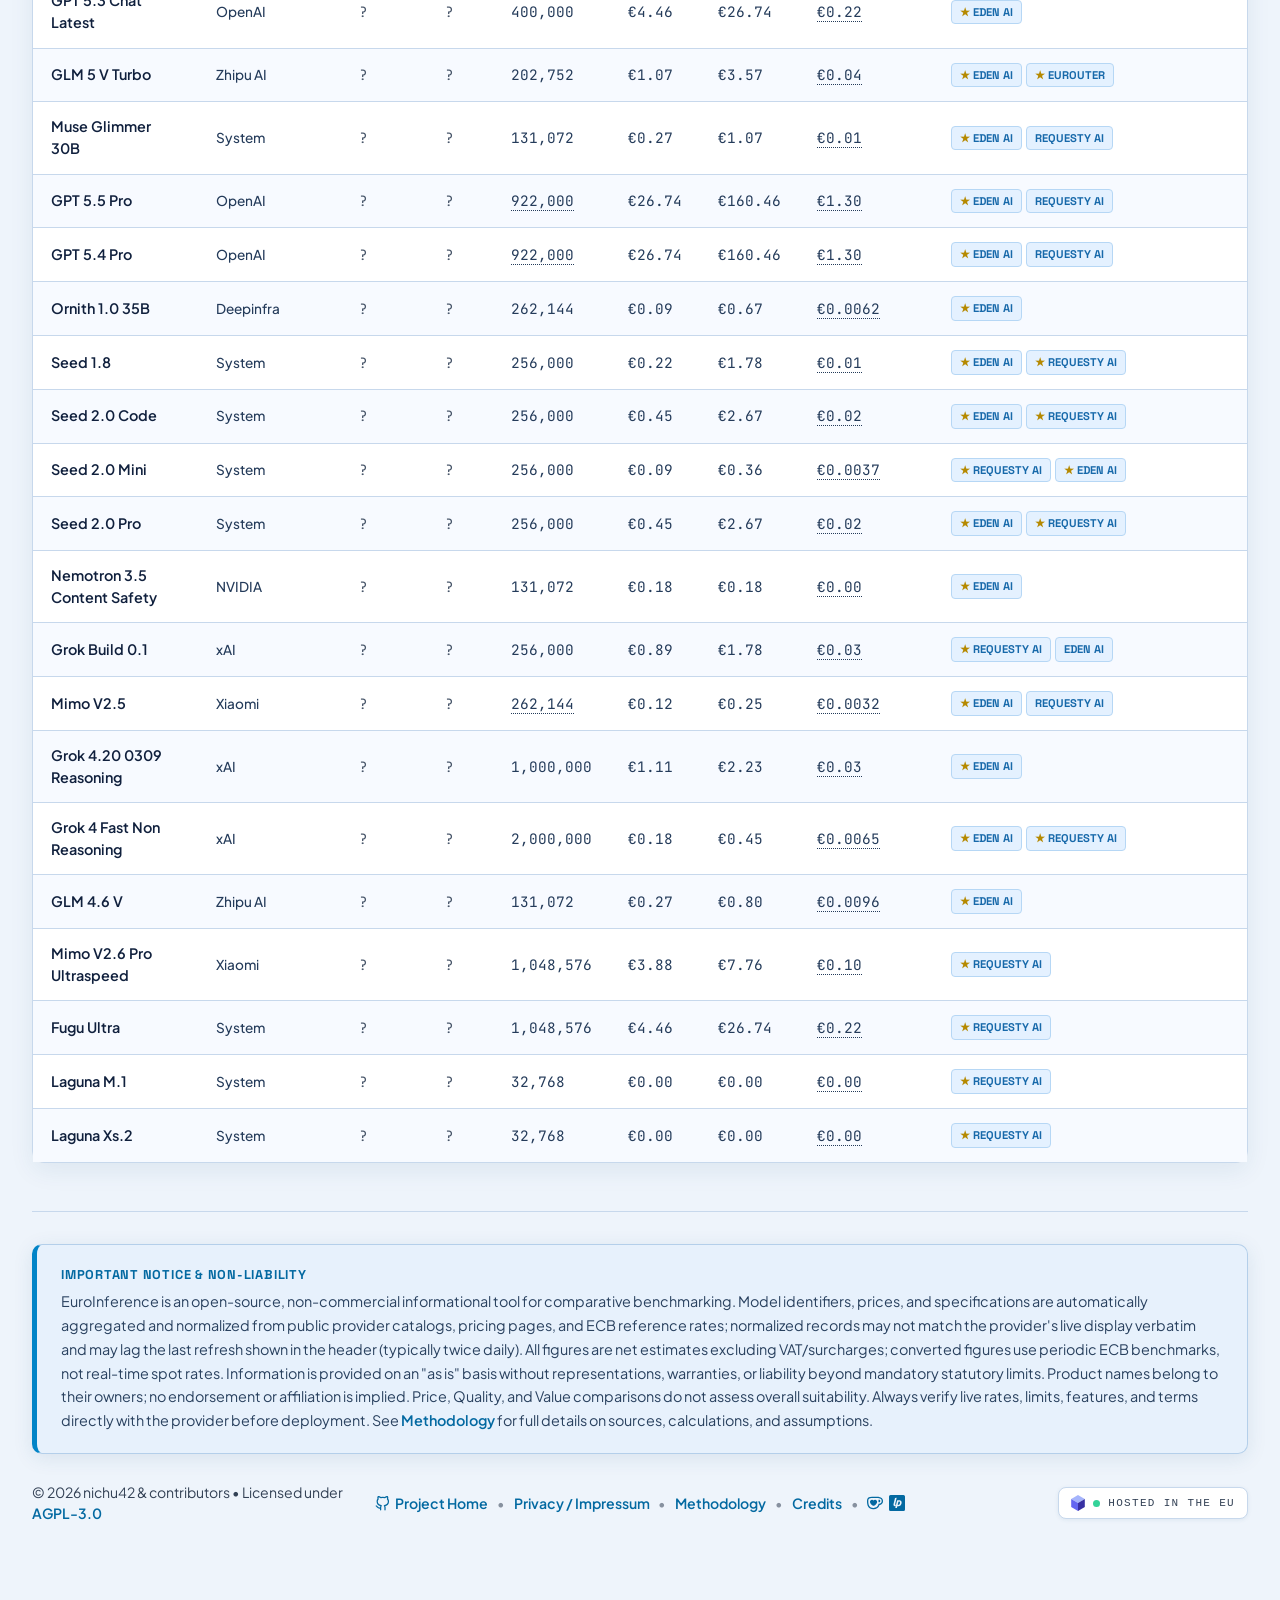
==== commit 16ed4ce5: "feat(seo): sitemap, robots, breadcrumbs, descriptions on correct domain - Add robots.txt and generat" ====
--- a/index.html
+++ b/index.html
@@ -22,11 +22,13 @@
   <meta property="og:type" content="website">
   <meta property="og:site_name" content="EuroInference">
   <meta property="og:image" content="https://euroinference.eu/assets/logo_250px.webp">
+  <meta property="og:image:alt" content="EuroInference logo">
   <meta property="og:locale" content="en">
   <meta name="twitter:card" content="summary">
   <meta name="twitter:title" content="EuroInference | Multi-Provider LLM Pricing Compare">
   <meta name="twitter:description" content="Compare models and pricing across European LLM providers — Quality/Value, caching, and sovereignty.">
   <meta name="twitter:image" content="https://euroinference.eu/assets/logo_250px.webp">
+  <meta name="twitter:image:alt" content="EuroInference logo">
   <link rel="icon" type="image/webp" href="assets/logo_100px.webp">
   <link rel="apple-touch-icon" href="assets/logo_250px.webp">
   <link rel="stylesheet" href="styles.css?v=20260838">
